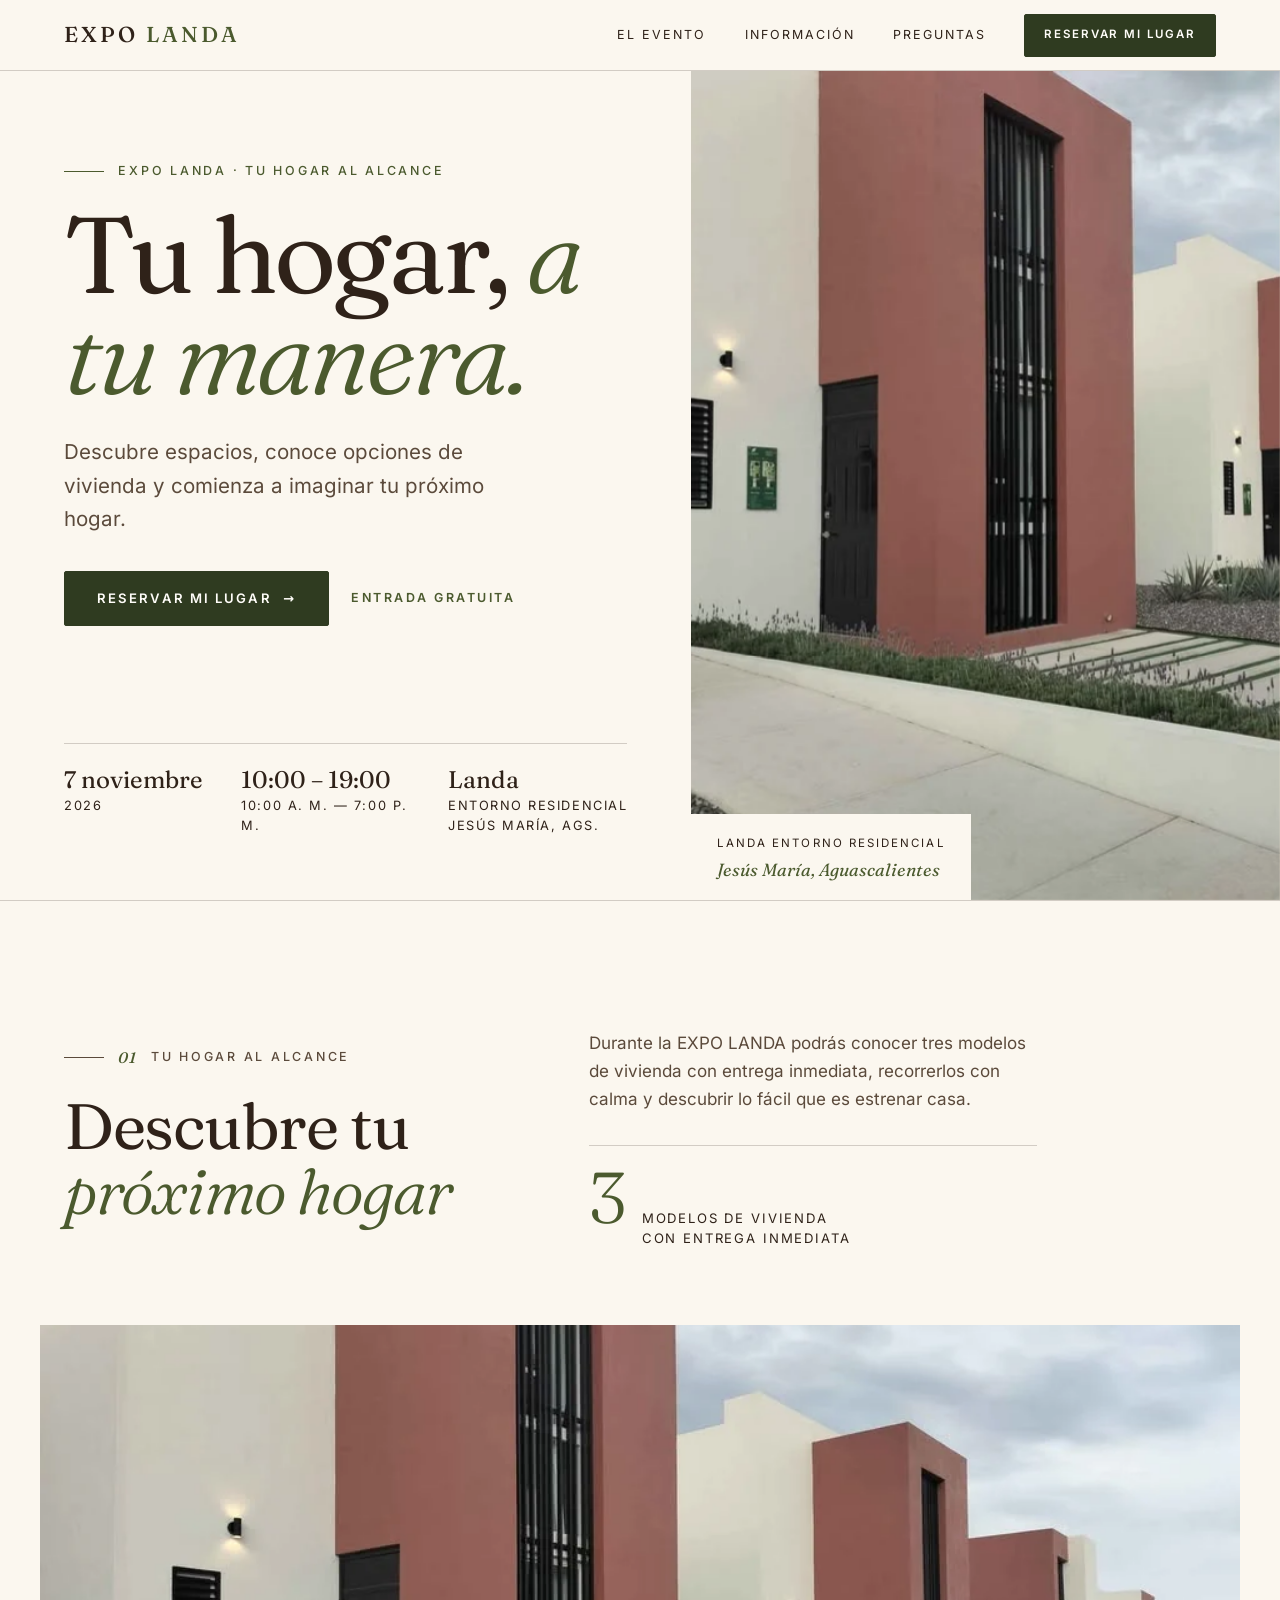
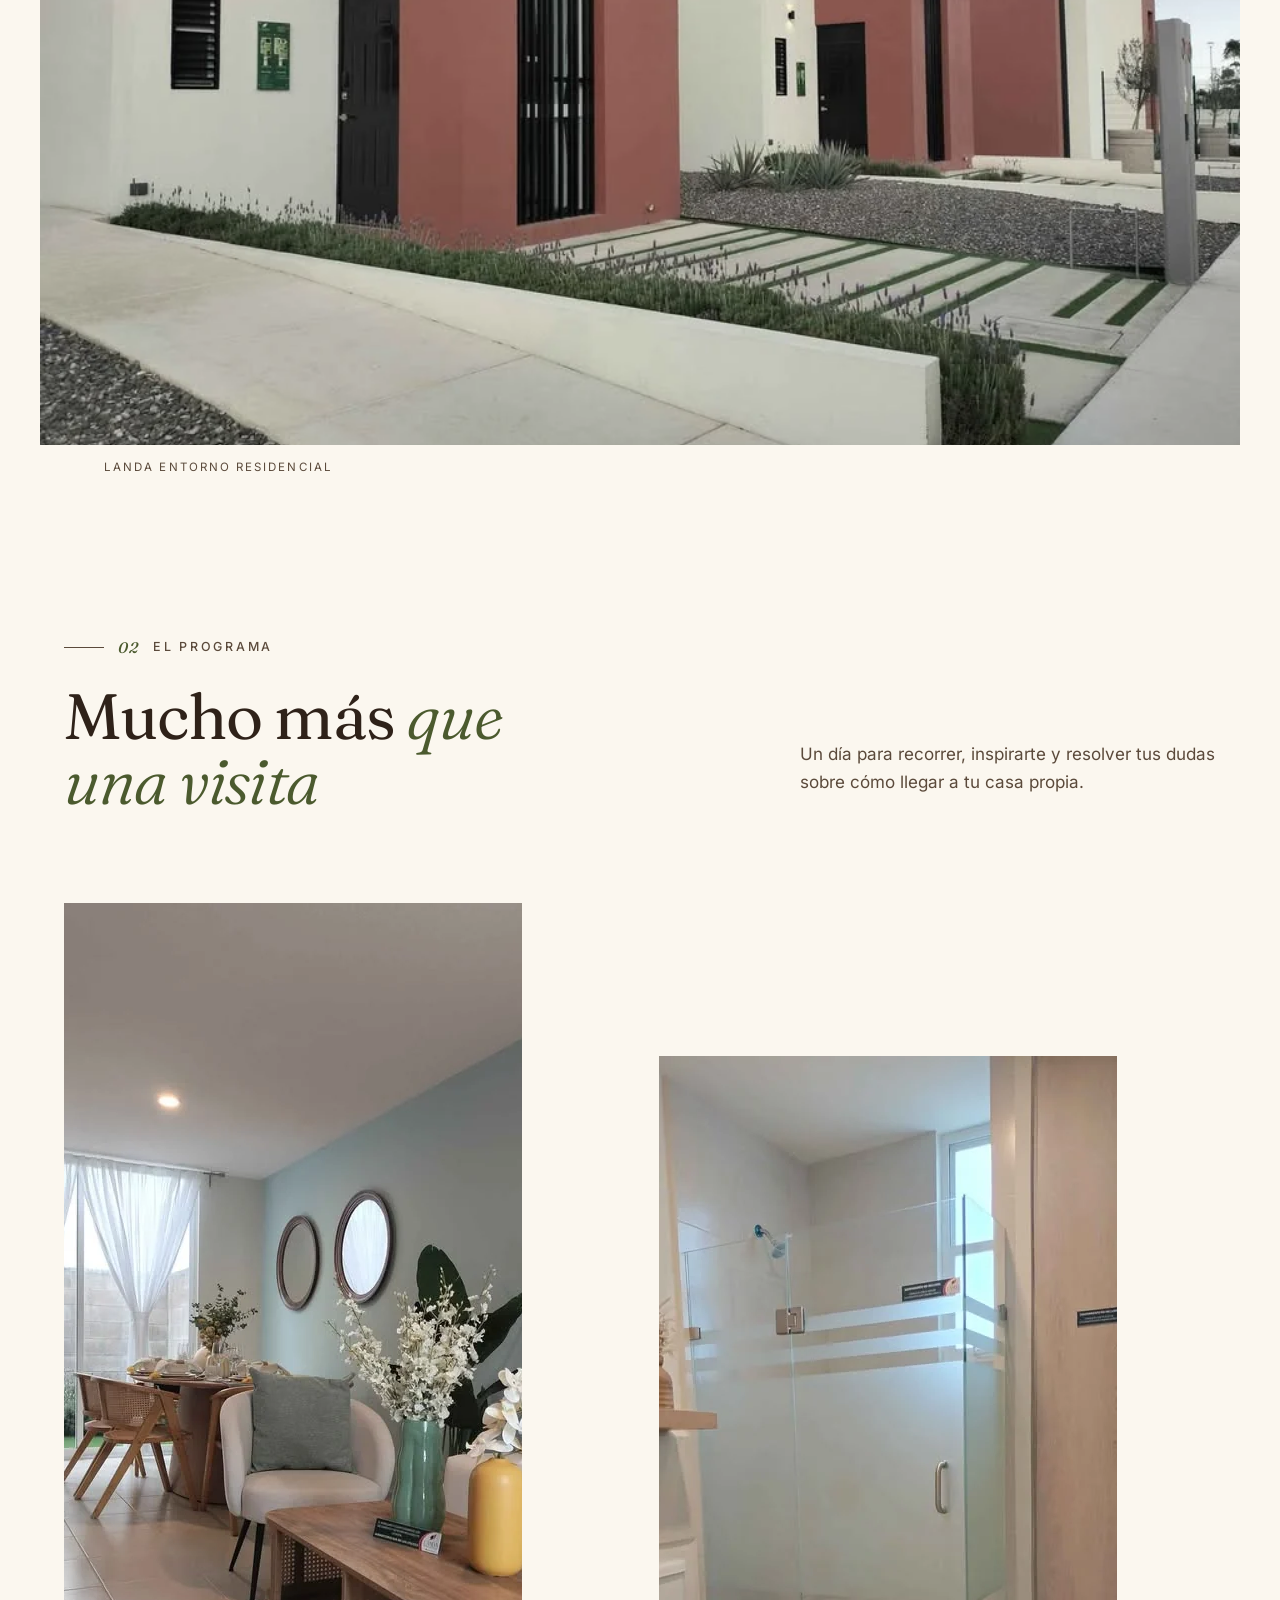
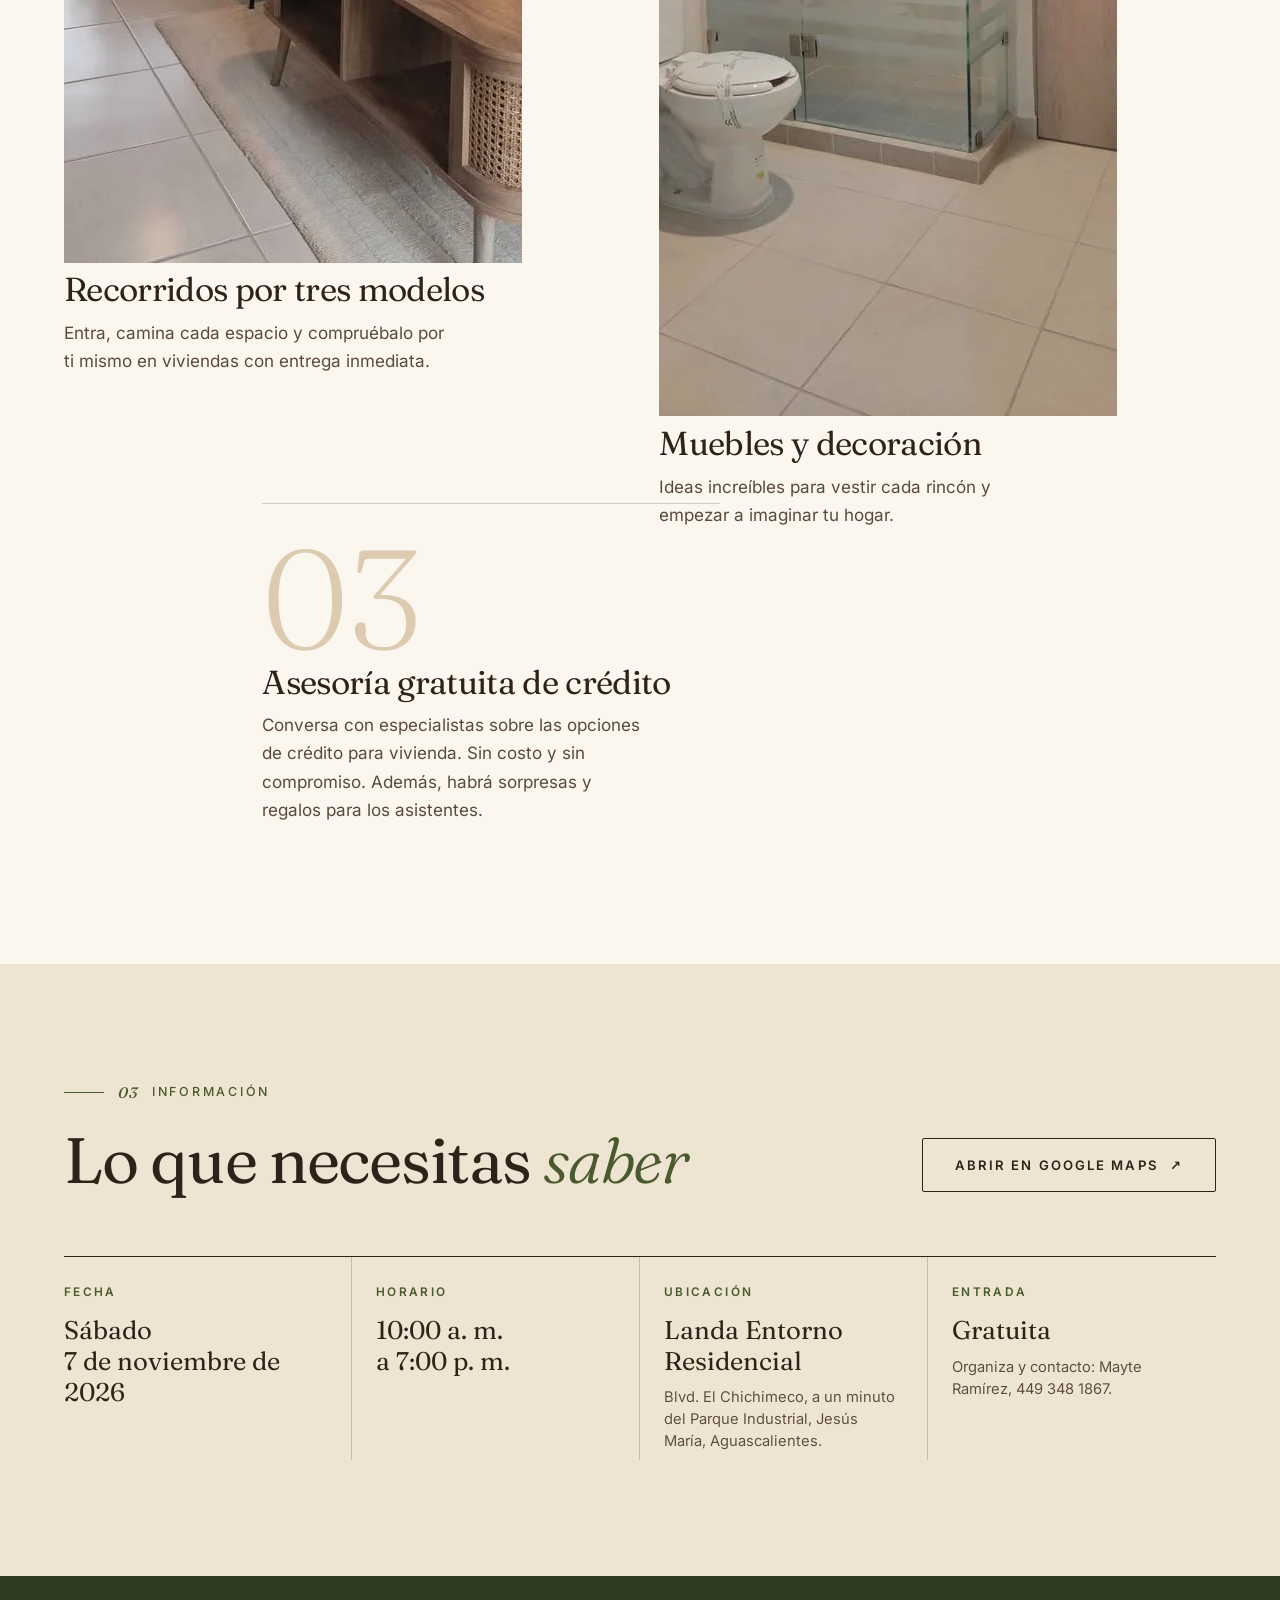
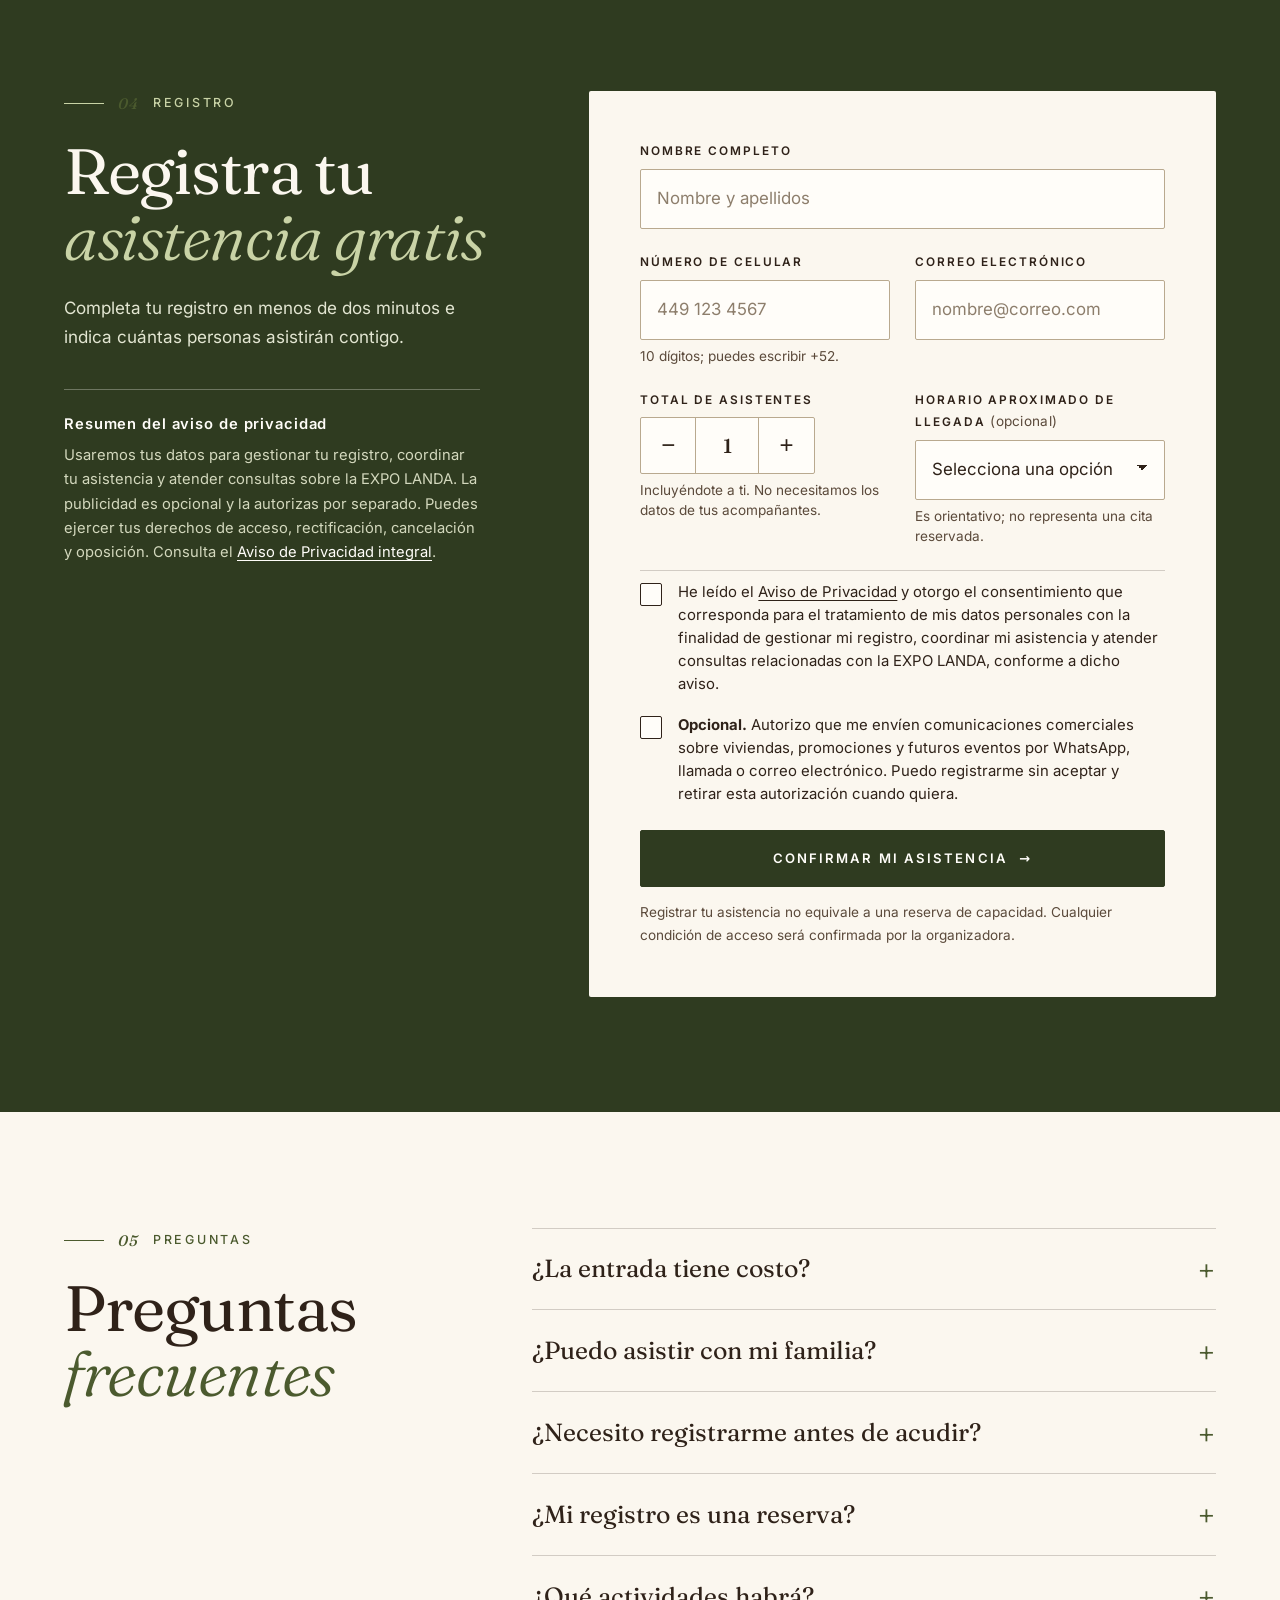
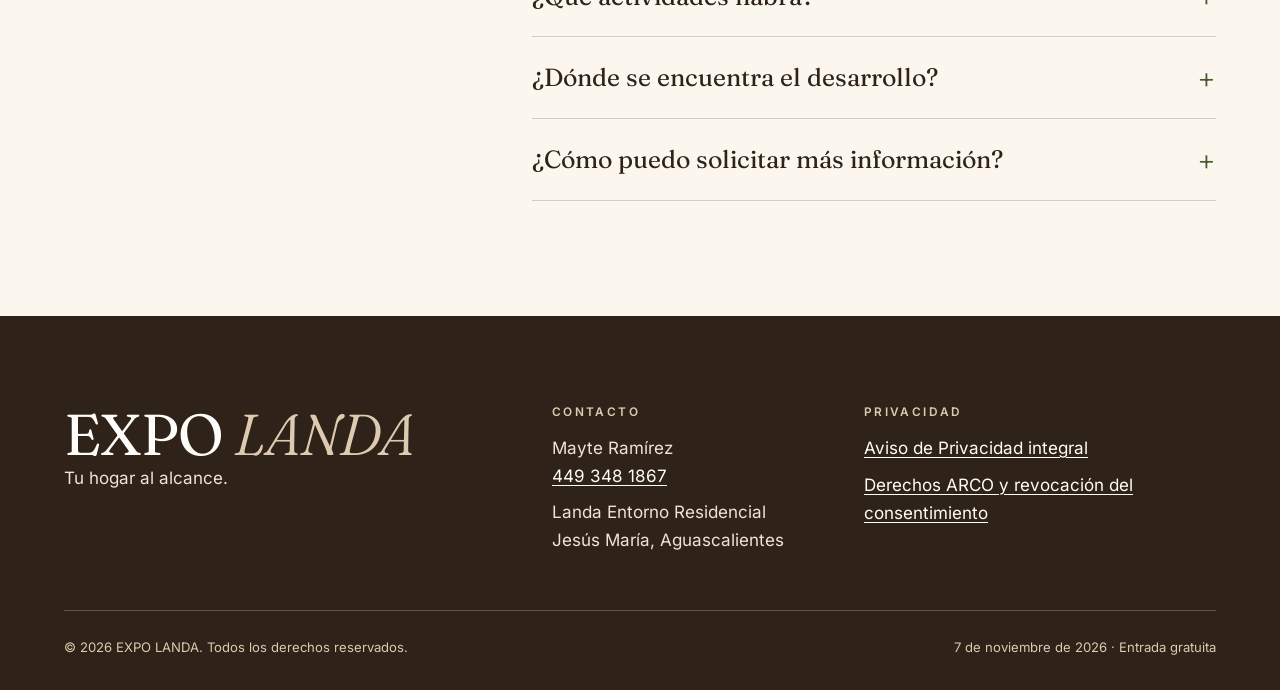
==== frontend/index.html @ 6e3b060d "feat: implementacion inicial completa de EXPO LANDA" ====
<!DOCTYPE html>
<html lang="es-MX">
<head>
  <meta charset="utf-8">
  <meta name="viewport" content="width=device-width, initial-scale=1">
  <title>EXPO LANDA · 7 de noviembre de 2026 · Registra tu asistencia gratis</title>
  <meta name="description" content="EXPO LANDA: recorre tres modelos de vivienda con entrega inmediata, descubre ideas de decoración y recibe asesoría gratuita sobre crédito. 7 de noviembre, Jesús María, Aguascalientes. Entrada gratuita.">
  <meta name="theme-color" content="#2f3b20">
  <meta name="landa-api-base" content="">
  <!-- Open Graph: reemplaza SITIO por el dominio público real antes de publicar (ver README, lista de pendientes) -->
  <meta property="og:type" content="website">
  <meta property="og:locale" content="es_MX">
  <meta property="og:title" content="EXPO LANDA · Tu hogar al alcance">
  <meta property="og:description" content="7 de noviembre de 2026, 10:00 a. m. a 7:00 p. m. · Landa Entorno Residencial, Jesús María, Ags. Entrada gratuita. Registra tu asistencia en menos de dos minutos.">
  <meta property="og:image" content="https://SITIO-PENDIENTE.example/assets/img/og-cover.jpg">
  <meta property="og:image:width" content="1200">
  <meta property="og:image:height" content="630">
  <meta property="og:image:alt" content="Fachadas de viviendas contemporáneas en Landa Entorno Residencial">
  <meta name="twitter:card" content="summary_large_image">
  <link rel="icon" href="assets/favicon.svg" type="image/svg+xml">
  <link rel="preload" href="assets/fonts/fraunces.woff2" as="font" type="font/woff2" crossorigin>
  <link rel="preload" href="assets/fonts/inter.woff2" as="font" type="font/woff2" crossorigin>
  <link rel="stylesheet" href="styles.css">
  <script src="js-flag.js"></script>
</head>
<body>
  <a class="skip" href="#registro">Ir al registro</a>
  <div class="notice-bar" id="unconfirmed" hidden>Fecha, horario y datos del evento sujetos a confirmación final de la organizadora.</div>

  <header class="site-header">
    <div class="wrap">
      <a class="brand" href="#inicio" aria-label="EXPO LANDA, inicio">EXPO <span>LANDA</span></a>
      <nav class="nav" aria-label="Principal">
        <a href="#hogar">El evento</a>
        <a href="#informacion">Información</a>
        <a href="#preguntas">Preguntas</a>
        <a class="btn btn--small" href="#registro">Reservar mi lugar</a>
      </nav>
    </div>
  </header>

  <main id="inicio">
    <!-- 1. Hero -->
    <section class="hero" aria-labelledby="hero-title">
      <div class="hero__text">
        <div>
          <p class="eyebrow">EXPO LANDA · Tu hogar al alcance</p>
          <h1 id="hero-title">Tu hogar, <em>a tu manera.</em></h1>
          <p class="hero__lead">Descubre espacios, conoce opciones de vivienda y comienza a imaginar tu próximo hogar.</p>
          <div class="hero__cta">
            <a class="btn" href="#registro">Reservar mi lugar <span class="arrow" aria-hidden="true">→</span></a>
            <span class="hero__free">Entrada gratuita</span>
          </div>
        </div>
        <div class="facts" aria-label="Datos del evento">
          <div><strong>7 noviembre</strong>2026</div>
          <div><strong>10:00 – 19:00</strong>10:00 a. m. — 7:00 p. m.</div>
          <div><strong>Landa</strong>Entorno Residencial<br>Jesús María, Ags.</div>
        </div>
      </div>
      <div class="hero__media">
        <img src="assets/img/landa-exterior.webp" width="960" height="720" alt="Fachadas contemporáneas de color terracota y blanco cálido con celosías de herrería negra y jardín de lavanda, en Landa Entorno Residencial" fetchpriority="high" decoding="async">
        <div class="hero__tag">Landa Entorno Residencial<em>Jesús María, Aguascalientes</em></div>
      </div>
    </section>

    <!-- 2. Descubre tu próximo hogar -->
    <section class="discover" id="hogar" aria-labelledby="discover-title">
      <div class="wrap discover__grid">
        <div class="reveal">
          <p class="eyebrow"><span class="num">01</span> Tu hogar al alcance</p>
          <h2 id="discover-title">Descubre tu <em>próximo hogar</em></h2>
        </div>
        <div class="reveal" data-d="1">
          <p>Durante la EXPO LANDA podrás conocer tres modelos de vivienda con entrega inmediata, recorrerlos con calma y descubrir lo fácil que es estrenar casa.</p>
          <div class="discover__stat"><b>3</b><span>modelos de vivienda<br>con entrega inmediata</span></div>
        </div>
      </div>
      <figure class="wide-photo reveal">
        <img src="assets/img/landa-exterior.webp" width="960" height="720" alt="Hilera de viviendas con fachadas en tonos terracota y blanco, jardines de grava y senderos de concreto" loading="lazy" decoding="async">
        <figcaption>Landa Entorno Residencial</figcaption>
      </figure>
    </section>

    <!-- 3. Mucho más que una visita -->
    <section class="more" aria-labelledby="more-title">
      <div class="wrap">
        <div class="more__head">
          <div class="reveal">
            <p class="eyebrow"><span class="num">02</span> El programa</p>
            <h2 id="more-title">Mucho más <em>que una visita</em></h2>
          </div>
          <p class="reveal" data-d="1">Un día para recorrer, inspirarte y resolver tus dudas sobre cómo llegar a tu casa propia.</p>
        </div>
        <div class="more__grid">
          <article class="more__item more__a reveal">
            <figure class="fig">
              <img src="assets/img/landa-sala.webp" width="720" height="960" alt="Sala y comedor de una vivienda muestra, con muros en tono verde grisáceo, mesa de centro de madera y ventanal con cortinas blancas" loading="lazy" decoding="async">
            </figure>
            <h3>Recorridos por tres modelos</h3>
            <p>Entra, camina cada espacio y compruébalo por ti mismo en viviendas con entrega inmediata.</p>
          </article>
          <article class="more__item more__b reveal" data-d="1">
            <figure class="fig">
              <img src="assets/img/landa-bano.webp" width="720" height="960" alt="Baño de una vivienda muestra con regadera de cristal, repisa de madera y una ilustración enmarcada" loading="lazy" decoding="async">
            </figure>
            <h3>Muebles y decoración</h3>
            <p>Ideas increíbles para vestir cada rincón y empezar a imaginar tu hogar.</p>
          </article>
          <article class="more__item more__c reveal">
            <span class="big" aria-hidden="true">03</span>
            <h3>Asesoría gratuita de crédito</h3>
            <p>Conversa con especialistas sobre las opciones de crédito para vivienda. Sin costo y sin compromiso. Además, habrá sorpresas y regalos para los asistentes.</p>
          </article>
        </div>
      </div>
    </section>

    <!-- 4. Información del evento -->
    <section class="info" id="informacion" aria-labelledby="info-title">
      <div class="wrap">
        <div class="info__head reveal">
          <div>
            <p class="eyebrow"><span class="num">03</span> Información</p>
            <h2 id="info-title">Lo que necesitas <em>saber</em></h2>
          </div>
          <a class="btn btn--ghost" id="maps-link" href="https://www.google.com/maps/search/?api=1&amp;query=Landa+Entorno+Residencial%2C+Blvd.+El+Chichimeco%2C+Jes%C3%BAs+Mar%C3%ADa%2C+Aguascalientes" target="_blank" rel="noopener noreferrer">Abrir en Google Maps <span class="arrow" aria-hidden="true">↗</span></a>
        </div>
        <dl class="info__list reveal">
          <div><dt>Fecha</dt><dd>Sábado<br>7 de noviembre de 2026</dd></div>
          <div><dt>Horario</dt><dd>10:00 a. m.<br>a 7:00 p. m.</dd></div>
          <div><dt>Ubicación</dt><dd>Landa Entorno Residencial<small>Blvd. El Chichimeco, a un minuto del Parque Industrial, Jesús María, Aguascalientes.</small></dd></div>
          <div><dt>Entrada</dt><dd>Gratuita<small>Organiza y contacto: Mayte Ramírez, 449 348 1867.</small></dd></div>
        </dl>
      </div>
    </section>

    <!-- 5. Registro -->
    <section class="register" id="registro" aria-labelledby="reg-title">
      <div class="wrap register__grid">
        <div class="register__intro reveal">
          <p class="eyebrow"><span class="num">04</span> Registro</p>
          <h2 id="reg-title">Registra tu <em>asistencia gratis</em></h2>
          <p>Completa tu registro en menos de dos minutos e indica cuántas personas asistirán contigo.</p>
          <div class="privacy-sum">
            <strong>Resumen del aviso de privacidad</strong>
            Usaremos tus datos para gestionar tu registro, coordinar tu asistencia y atender consultas sobre la EXPO LANDA. La publicidad es opcional y la autorizas por separado. Puedes ejercer tus derechos de acceso, rectificación, cancelación y oposición. Consulta el <a href="aviso-privacidad.html" target="_blank" rel="noopener">Aviso de Privacidad integral</a>.
          </div>
        </div>

        <div class="panel reveal" data-d="1" id="panel">
          <form id="reg-form" novalidate autocomplete="on" aria-describedby="form-status">
            <div class="form-grid">
              <div class="field field--full" data-field="full_name">
                <label for="full_name">Nombre completo</label>
                <input type="text" id="full_name" name="full_name" autocomplete="name" placeholder="Nombre y apellidos" maxlength="120" required aria-describedby="err-full_name">
                <span class="error-msg" id="err-full_name" aria-live="polite"></span>
              </div>
              <div class="field" data-field="phone">
                <label for="phone">Número de celular</label>
                <input type="tel" id="phone" name="phone" autocomplete="tel" inputmode="tel" placeholder="449 123 4567" maxlength="25" required aria-describedby="hint-phone err-phone">
                <span class="hint" id="hint-phone">10 dígitos; puedes escribir +52.</span>
                <span class="error-msg" id="err-phone" aria-live="polite"></span>
              </div>
              <div class="field" data-field="email">
                <label for="email">Correo electrónico</label>
                <input type="email" id="email" name="email" autocomplete="email" inputmode="email" placeholder="nombre@correo.com" maxlength="254" required aria-describedby="err-email">
                <span class="error-msg" id="err-email" aria-live="polite"></span>
              </div>
              <div class="field" data-field="attendees">
                <span class="label" id="lbl-att">Total de asistentes</span>
                <div class="stepper" role="group" aria-labelledby="lbl-att">
                  <button type="button" id="att-minus" aria-label="Quitar una persona" aria-controls="attendees">−</button>
                  <input type="number" id="attendees" name="attendees" min="1" max="10" step="1" value="1" inputmode="numeric" aria-describedby="hint-att err-attendees" required>
                  <button type="button" id="att-plus" aria-label="Agregar una persona" aria-controls="attendees">+</button>
                </div>
                <span class="hint" id="hint-att">Incluyéndote a ti. No necesitamos los datos de tus acompañantes.</span>
                <span class="error-msg" id="err-attendees" aria-live="polite"></span>
              </div>
              <div class="field" data-field="arrival_window">
                <label for="arrival_window">Horario aproximado de llegada <span class="opt">(opcional)</span></label>
                <select id="arrival_window" name="arrival_window" aria-describedby="hint-arrival">
                  <option value="">Selecciona una opción</option>
                  <option value="10-12">10:00 a. m. – 12:00 p. m.</option>
                  <option value="12-15">12:00 p. m. – 3:00 p. m.</option>
                  <option value="15-17">3:00 p. m. – 5:00 p. m.</option>
                  <option value="17-19">5:00 p. m. – 7:00 p. m.</option>
                  <option value="unknown">Aún no lo sé</option>
                </select>
                <span class="hint" id="hint-arrival">Es orientativo; no representa una cita reservada.</span>
              </div>

              <!-- Honeypot: invisible para personas; los bots suelen llenarlo -->
              <div class="honey" aria-hidden="true"><label>No llenes este campo<input type="text" id="website" name="website" tabindex="-1" autocomplete="off"></label></div>

              <div class="field--full consents">
                <label class="check" id="chk-privacy" data-field="privacy_accepted">
                  <input type="checkbox" id="privacy_accepted" name="privacy_accepted" required aria-describedby="err-privacy_accepted">
                  <span>He leído el <a href="aviso-privacidad.html" target="_blank" rel="noopener">Aviso de Privacidad</a> y otorgo el consentimiento que corresponda para el tratamiento de mis datos personales con la finalidad de gestionar mi registro, coordinar mi asistencia y atender consultas relacionadas con la EXPO LANDA, conforme a dicho aviso.</span>
                </label>
                <span class="error-msg" id="err-privacy_accepted" aria-live="polite"></span>
                <label class="check">
                  <input type="checkbox" id="marketing_opt_in" name="marketing_opt_in">
                  <span><strong>Opcional.</strong> Autorizo que me envíen comunicaciones comerciales sobre viviendas, promociones y futuros eventos por WhatsApp, llamada o correo electrónico. Puedo registrarme sin aceptar y retirar esta autorización cuando quiera.</span>
                </label>
              </div>

              <div class="field--full captcha-box" id="captcha-box" hidden></div>

              <div class="field--full form-actions">
                <div class="form-status" id="form-status" role="alert" aria-live="assertive"></div>
                <button class="btn" type="submit" id="submit-btn"><span id="submit-label">Confirmar mi asistencia</span> <span class="arrow" aria-hidden="true">→</span></button>
                <p class="form-note">Registrar tu asistencia no equivale a una reserva de capacidad. Cualquier condición de acceso será confirmada por la organizadora.</p>
              </div>
            </div>
          </form>

          <!-- Confirmación (solo se muestra cuando el servidor confirma el guardado) -->
          <div class="confirm" id="confirm" hidden tabindex="-1" aria-labelledby="confirm-title">
            <p class="eyebrow">Registro recibido</p>
            <h2 id="confirm-title">¡Tu lugar para la EXPO LANDA está <em>registrado!</em></h2>
            <div class="confirm__folio">
              <div><small>Tu folio</small><output id="c-folio" aria-live="polite"></output></div>
              <button type="button" class="btn btn--ghost btn--small" id="copy-folio">Copiar folio</button>
            </div>
            <dl class="confirm__dl">
              <div><dt>Fecha</dt><dd>Sábado 7 de noviembre de 2026</dd></div>
              <div><dt>Horario</dt><dd>10:00 a. m. a 7:00 p. m.</dd></div>
              <div><dt>Ubicación</dt><dd>Landa Entorno Residencial, Blvd. El Chichimeco, a un minuto del Parque Industrial, Jesús María, Aguascalientes</dd></div>
              <div><dt>Asistentes</dt><dd id="c-attendees"></dd></div>
              <div><dt>A nombre de</dt><dd id="c-name"></dd></div>
              <div><dt>Contacto</dt><dd id="c-contact"></dd></div>
            </dl>
            <div class="confirm__actions">
              <button type="button" class="btn btn--small" id="add-calendar">Agregar al calendario</button>
              <a class="btn btn--small btn--ghost" id="c-maps" href="#" target="_blank" rel="noopener noreferrer">Cómo llegar</a>
              <a class="btn btn--small btn--ghost" id="c-wa" href="#" target="_blank" rel="noopener noreferrer">WhatsApp con Mayte</a>
            </div>
            <p class="confirm__caveat">Guarda tu folio. Tu registro indica que planeas asistir y cuántas personas serán; no es una reserva de capacidad ni una cita. Estos datos solo se muestran en esta pantalla y no se publican.</p>
            <button type="button" class="btn btn--ghost btn--small" id="new-registration">Registrar a otra persona</button>
          </div>
        </div>
      </div>
    </section>

    <!-- 6. Preguntas frecuentes -->
    <section class="faq" id="preguntas" aria-labelledby="faq-title">
      <div class="wrap faq__grid">
        <div class="reveal">
          <p class="eyebrow"><span class="num">05</span> Preguntas</p>
          <h2 id="faq-title">Preguntas <em>frecuentes</em></h2>
        </div>
        <div class="reveal" data-d="1">
          <details><summary>¿La entrada tiene costo?</summary><div class="ans"><p>No. La entrada a la EXPO LANDA es gratuita.</p></div></details>
          <details><summary>¿Puedo asistir con mi familia?</summary><div class="ans"><p>Sí. Al registrarte indica cuántas personas asistirán contigo, incluyéndote a ti. No necesitamos los datos de tus acompañantes.</p></div></details>
          <details><summary>¿Necesito registrarme antes de acudir?</summary><div class="ans"><p>Te recomendamos registrarte para facilitar la organización del evento. Si tienes dudas sobre el acceso sin registro previo, comunícate con Mayte Ramírez al 449 348 1867: esa condición debe ser confirmada por la organizadora.</p></div></details>
          <details><summary>¿Mi registro es una reserva?</summary><div class="ans"><p>Tu registro nos indica que planeas asistir y cuántas personas serán. No es una cita ni una reserva de capacidad. Si la organizadora define condiciones adicionales de acceso, te las comunicará.</p></div></details>
          <details><summary>¿Qué actividades habrá?</summary><div class="ans"><ul><li>Recorridos por tres modelos de vivienda con entrega inmediata.</li><li>Ideas de muebles y decoración.</li><li>Asesoría gratuita sobre opciones de crédito para vivienda.</li><li>Sorpresas y regalos para los asistentes.</li></ul></div></details>
          <details><summary>¿Dónde se encuentra el desarrollo?</summary><div class="ans"><p>Landa Entorno Residencial, Blvd. El Chichimeco, a un minuto del Parque Industrial, Jesús María, Aguascalientes. <a href="https://www.google.com/maps/search/?api=1&amp;query=Landa+Entorno+Residencial%2C+Blvd.+El+Chichimeco%2C+Jes%C3%BAs+Mar%C3%ADa%2C+Aguascalientes" target="_blank" rel="noopener noreferrer">Abrir en Google Maps</a>.</p></div></details>
          <details><summary>¿Cómo puedo solicitar más información?</summary><div class="ans"><p>Escríbele o llama a Mayte Ramírez al <a href="tel:+524493481867">449 348 1867</a>, o <a href="https://wa.me/524493481867?text=Hola%2C%20quisiera%20m%C3%A1s%20informaci%C3%B3n%20sobre%20la%20EXPO%20LANDA." target="_blank" rel="noopener noreferrer">envía un mensaje por WhatsApp</a>.</p></div></details>
        </div>
      </div>
    </section>
  </main>

  <!-- 7. Contacto y pie -->
  <footer class="footer" id="contacto">
    <div class="wrap">
      <div class="footer__top">
        <div><h2>EXPO <em>LANDA</em></h2><p>Tu hogar al alcance.</p></div>
        <div>
          <h3>Contacto</h3>
          <p>Mayte Ramírez<br><a href="tel:+524493481867">449 348 1867</a></p>
          <p>Landa Entorno Residencial<br>Jesús María, Aguascalientes</p>
        </div>
        <div>
          <h3>Privacidad</h3>
          <ul>
            <li><a href="aviso-privacidad.html">Aviso de Privacidad integral</a></li>
            <li><a href="derechos.html">Derechos ARCO y revocación del consentimiento</a></li>
          </ul>
        </div>
      </div>
      <div class="footer__bottom"><span>© 2026 EXPO LANDA. Todos los derechos reservados.</span><span>7 de noviembre de 2026 · Entrada gratuita</span></div>
    </div>
  </footer>

  <script src="app.js" defer></script>
</body>
</html>
---- frontend/styles.css ----
/* EXPO LANDA — estilos públicos. Sin dependencias externas: fuentes autoalojadas (SIL OFL). */
@font-face { font-family: "Fraunces"; src: url("assets/fonts/fraunces.woff2") format("woff2"); font-weight: 100 900; font-style: normal; font-display: swap; }
@font-face { font-family: "Fraunces"; src: url("assets/fonts/fraunces-italic.woff2") format("woff2"); font-weight: 100 900; font-style: italic; font-display: swap; }
@font-face { font-family: "Inter"; src: url("assets/fonts/inter.woff2") format("woff2"); font-weight: 100 900; font-style: normal; font-display: swap; }

:root {
  --ivory: #fbf7ef;
  --white: #fffdf9;
  --sand: #eee4d2;
  --beige: #dccbb0;
  --brown: #2f2219;
  --brown-soft: #5b4a3b;
  --olive: #4b5a2e;
  --olive-deep: #2f3b20;
  --line: rgba(47, 34, 25, 0.2);
  --error: #9b2c1f;
  --serif: "Fraunces", "Iowan Old Style", "Palatino Linotype", Georgia, serif;
  --sans: "Inter", system-ui, -apple-system, "Segoe UI", Roboto, sans-serif;
  --gutter: clamp(1.25rem, 5vw, 4.5rem);
  --maxw: 1320px;
}

*, *::before, *::after { box-sizing: border-box; }
html { scroll-behavior: smooth; -webkit-text-size-adjust: 100%; }
body { margin: 0; background: var(--ivory); color: var(--brown); font-family: var(--sans); font-size: 1.0625rem; line-height: 1.65; -webkit-font-smoothing: antialiased; text-rendering: optimizeLegibility; }
img { display: block; max-width: 100%; }
a { color: inherit; text-underline-offset: 0.2em; text-decoration-thickness: 1px; }
[hidden] { display: none !important; }
h1, h2, h3 { font-family: var(--serif); font-weight: 380; line-height: 1.02; letter-spacing: -0.02em; margin: 0; }
h2 { font-size: clamp(2.3rem, 5vw, 4.2rem); }
h2 em, h1 em { font-style: italic; font-weight: 320; color: var(--olive); }
p { margin: 0 0 1em; }
:focus-visible { outline: 2px solid var(--olive); outline-offset: 3px; border-radius: 2px; }
.skip { position: absolute; left: -999px; top: 0; background: var(--brown); color: var(--white); padding: 0.75rem 1rem; z-index: 100; }
.skip:focus { left: 0; }
.wrap { width: 100%; max-width: var(--maxw); margin: 0 auto; padding-inline: var(--gutter); }
.eyebrow { font-size: 0.78rem; letter-spacing: 0.22em; text-transform: uppercase; font-weight: 500; color: var(--olive); display: flex; align-items: center; gap: 0.9rem; margin-bottom: 1.4rem; }
.eyebrow::before { content: ""; width: 2.5rem; height: 1px; background: currentColor; }
.num { font-family: var(--serif); font-style: italic; color: var(--olive); font-size: 0.95rem; letter-spacing: 0.04em; }

/* ---------- Botones ---------- */
.btn { display: inline-flex; align-items: center; justify-content: center; gap: 0.7rem; font: 600 0.82rem/1 var(--sans); letter-spacing: 0.16em; text-transform: uppercase; text-decoration: none; padding: 1.15rem 2rem; min-height: 3.4rem; border: 1px solid var(--olive-deep); background: var(--olive-deep); color: var(--white); cursor: pointer; border-radius: 2px; transition: background 0.3s, color 0.3s, transform 0.3s; }
.btn:hover { background: var(--brown); border-color: var(--brown); }
.btn:active { transform: translateY(1px); }
.btn--ghost { background: transparent; color: var(--brown); border-color: var(--brown); }
.btn--ghost:hover { background: var(--brown); color: var(--white); }
.btn--small { padding: 0.8rem 1.2rem; min-height: 2.7rem; font-size: 0.72rem; }
.btn[disabled] { opacity: 0.6; cursor: progress; }
.btn .arrow { transition: transform 0.3s; }
.btn:hover .arrow { transform: translateX(4px); }

/* ---------- Aviso de datos sin confirmar ---------- */
.notice-bar { background: var(--brown); color: var(--sand); font-size: 0.82rem; text-align: center; padding: 0.55rem var(--gutter); line-height: 1.4; }

/* ---------- Cabecera ---------- */
.site-header { position: sticky; top: 0; z-index: 50; background: rgba(251, 247, 239, 0.92); backdrop-filter: blur(10px); -webkit-backdrop-filter: blur(10px); border-bottom: 1px solid var(--line); }
.site-header .wrap { display: flex; align-items: center; justify-content: space-between; min-height: 4.4rem; gap: 1rem; }
.brand { font-family: var(--serif); font-size: 1.35rem; letter-spacing: 0.14em; text-decoration: none; font-weight: 500; }
.brand span { color: var(--olive); }
.nav { display: flex; align-items: center; gap: clamp(1rem, 3vw, 2.4rem); }
.nav a:not(.btn) { font-size: 0.78rem; letter-spacing: 0.16em; text-transform: uppercase; text-decoration: none; padding: 0.5rem 0; background: linear-gradient(currentColor, currentColor) 0 100% / 0 1px no-repeat; transition: background-size 0.3s; }
.nav a:not(.btn):hover { background-size: 100% 1px; }
@media (max-width: 760px) { .nav a:not(.btn) { display: none; } }

/* ---------- Hero ---------- */
.hero { display: grid; grid-template-columns: minmax(0, 1.08fr) minmax(0, 0.92fr); min-height: calc(100svh - 4.4rem); border-bottom: 1px solid var(--line); }
.hero__text { padding: clamp(2.5rem, 7vw, 6rem) var(--gutter) clamp(2rem, 5vw, 4rem); display: flex; flex-direction: column; justify-content: space-between; gap: 2.5rem; max-width: 52rem; margin-left: auto; width: 100%; }
.hero h1 { font-size: clamp(3.5rem, 8.4vw, 8rem); line-height: 0.94; letter-spacing: -0.035em; margin-bottom: 1.8rem; }
.hero__lead { font-size: clamp(1.1rem, 1.6vw, 1.3rem); max-width: 30rem; color: var(--brown-soft); margin-bottom: 2.2rem; }
.hero__cta { display: flex; flex-wrap: wrap; align-items: center; gap: 1.4rem; }
.hero__free { font-size: 0.78rem; letter-spacing: 0.2em; text-transform: uppercase; font-weight: 600; color: var(--olive); }
.facts { display: grid; grid-template-columns: repeat(3, auto); gap: 0 clamp(1rem, 3vw, 2.5rem); border-top: 1px solid var(--line); padding-top: 1.4rem; font-size: 0.8rem; letter-spacing: 0.12em; text-transform: uppercase; line-height: 1.55; justify-content: start; }
.facts strong { display: block; font-family: var(--serif); font-weight: 400; font-size: 1.5rem; letter-spacing: 0; text-transform: none; line-height: 1.1; margin-bottom: 0.2rem; }
.hero__media { position: relative; overflow: hidden; background: var(--sand); }
.hero__media img { width: 100%; height: 100%; object-fit: cover; object-position: 28% 50%; }
.hero__tag { position: absolute; left: 0; bottom: 0; background: var(--ivory); padding: 1.2rem 1.6rem 1rem 1.6rem; font-size: 0.72rem; letter-spacing: 0.18em; text-transform: uppercase; }
.hero__tag em { font-family: var(--serif); font-size: 1.1rem; letter-spacing: 0; text-transform: none; color: var(--olive); display: block; margin-top: 0.15rem; }
@media (max-width: 900px) {
  .hero { grid-template-columns: 1fr; min-height: 0; }
  .hero__text { max-width: none; gap: 2rem; }
  .hero__media { aspect-ratio: 4 / 4.2; }
  .facts { grid-template-columns: 1fr 1fr; gap: 1.2rem; }
  .facts div:last-child { grid-column: 1 / -1; }
}

/* ---------- Sección 2: descubre ---------- */
.discover { padding: clamp(4rem, 10vw, 9rem) 0 0; }
.discover__grid { display: grid; grid-template-columns: 5fr 7fr; gap: clamp(2rem, 6vw, 6rem); align-items: end; }
.discover h2 { margin-bottom: 1.6rem; }
.discover p { max-width: 28rem; color: var(--brown-soft); }
.wide-photo { margin-top: clamp(2.5rem, 6vw, 5rem); position: relative; }
.wide-photo img { width: 100%; aspect-ratio: 21 / 8; object-fit: cover; object-position: 78% 62%; }
.wide-photo figcaption, .fig figcaption { font-size: 0.72rem; letter-spacing: 0.18em; text-transform: uppercase; color: var(--brown-soft); padding: 0.8rem var(--gutter) 0; }
.discover__stat { display: flex; align-items: baseline; gap: 1rem; border-top: 1px solid var(--line); padding-top: 1.2rem; margin-top: 2rem; max-width: 28rem; }
.discover__stat b { font-family: var(--serif); font-weight: 300; font-size: 4.5rem; line-height: 0.9; color: var(--olive); }
.discover__stat span { font-size: 0.82rem; letter-spacing: 0.14em; text-transform: uppercase; line-height: 1.5; }
@media (max-width: 800px) { .discover__grid { grid-template-columns: 1fr; } .wide-photo img { aspect-ratio: 4 / 3; object-position: 85% 60%; } }

/* ---------- Sección 3: más que una visita ---------- */
.more { padding: clamp(5rem, 11vw, 10rem) 0; }
.more__head { display: grid; grid-template-columns: 1fr 1fr; gap: 3rem; margin-bottom: clamp(3rem, 7vw, 6rem); align-items: end; }
.more__head p { color: var(--brown-soft); max-width: 26rem; justify-self: end; }
.more__grid { display: grid; grid-template-columns: repeat(12, 1fr); gap: clamp(1.5rem, 3vw, 3rem); align-items: start; }
.more__item h3 { font-size: clamp(1.7rem, 2.6vw, 2.4rem); margin: 0.6rem 0 0.8rem; }
.more__item p { color: var(--brown-soft); max-width: 24rem; margin: 0; }
.fig { margin: 0; }
.fig img { width: 100%; object-fit: cover; }
.more__a { grid-column: 1 / span 5; }
.more__a img { aspect-ratio: 4 / 5; object-position: 50% 50%; }
.more__b { grid-column: 7 / span 5; margin-top: clamp(4rem, 12vw, 11rem); }
.more__b img { aspect-ratio: 1 / 1; object-position: 62% 78%; }
.more__c { grid-column: 3 / span 5; margin-top: clamp(-4rem, -5vw, -1rem); padding-top: 2.4rem; border-top: 1px solid var(--line); }
.more__c .big { font-family: var(--serif); font-size: clamp(5rem, 11vw, 9rem); line-height: 0.8; font-weight: 250; color: var(--beige); display: block; }
.more__fig-cap { font-size: 0.72rem; letter-spacing: 0.18em; text-transform: uppercase; color: var(--brown-soft); padding-top: 0.7rem; display: block; }
@media (max-width: 800px) {
  .more__head { grid-template-columns: 1fr; gap: 1.5rem; } .more__head p { justify-self: start; }
  .more__a, .more__b, .more__c { grid-column: 1 / -1; margin-top: 0; }
  .more__b { margin-top: 1.5rem; } .more__b img { aspect-ratio: 4 / 4.4; }
  .more__c { margin-top: 1.5rem; }
}

/* ---------- Sección 4: información ---------- */
.info { background: var(--sand); padding: clamp(4rem, 9vw, 8rem) 0; }
.info__head { display: flex; justify-content: space-between; align-items: end; gap: 2rem; flex-wrap: wrap; margin-bottom: clamp(2.5rem, 5vw, 4rem); }
.info__list { display: grid; grid-template-columns: repeat(4, 1fr); border-top: 1px solid var(--brown); margin: 0; }
.info__list > div { padding: 1.6rem 1.5rem 0.5rem 0; border-right: 1px solid var(--line); padding-left: 1.5rem; }
.info__list > div:first-child { padding-left: 0; }
.info__list > div:last-child { border-right: 0; }
.info dt { font-size: 0.74rem; letter-spacing: 0.2em; text-transform: uppercase; color: var(--olive); font-weight: 600; margin-bottom: 0.8rem; }
.info dd { margin: 0; font-family: var(--serif); font-size: clamp(1.35rem, 2vw, 1.8rem); line-height: 1.2; font-weight: 380; }
.info dd small { display: block; font-family: var(--sans); font-size: 0.92rem; margin-top: 0.6rem; color: var(--brown-soft); line-height: 1.5; }
@media (max-width: 900px) {
  .info__list { grid-template-columns: 1fr 1fr; }
  .info__list > div { border-right: 0; padding-left: 0; padding-bottom: 1.6rem; border-bottom: 1px solid var(--line); }
}
@media (max-width: 520px) { .info__list { grid-template-columns: 1fr; } }

/* ---------- Sección 5: registro ---------- */
.register { background: var(--olive-deep); color: var(--ivory); padding: clamp(4rem, 9vw, 8rem) 0; position: relative; }
.register .eyebrow { color: #c9d3a6; }
.register h2 em { color: #c9d3a6; }
.register__grid { display: grid; grid-template-columns: 5fr 7fr; gap: clamp(2rem, 6vw, 6rem); align-items: start; }
.register__intro p { color: #e3e6d2; max-width: 26rem; }
.register__intro h2 { margin-bottom: 1.6rem; }
.privacy-sum { margin-top: 2.4rem; padding-top: 1.4rem; border-top: 1px solid rgba(255, 253, 249, 0.3); font-size: 0.92rem; color: #d3d8bd; max-width: 26rem; }
.privacy-sum strong { color: var(--white); font-weight: 600; display: block; margin-bottom: 0.4rem; letter-spacing: 0.06em; }
.privacy-sum a { color: var(--white); }
.panel { background: var(--ivory); color: var(--brown); padding: clamp(1.5rem, 4vw, 3.2rem); border-radius: 2px; }
.form-grid { display: grid; grid-template-columns: 1fr 1fr; gap: 1.5rem 1.6rem; }
.field { display: flex; flex-direction: column; gap: 0.45rem; min-width: 0; }
.field--full { grid-column: 1 / -1; }
.field label, .field .label { font-size: 0.74rem; letter-spacing: 0.16em; text-transform: uppercase; font-weight: 600; color: var(--brown); }
.field .opt { font-weight: 400; color: var(--brown-soft); text-transform: none; letter-spacing: 0.02em; font-size: 0.85rem; }
.field input[type="text"], .field input[type="tel"], .field input[type="email"], .field select {
  font: inherit; font-size: 1.05rem; color: var(--brown); background: var(--white); border: 1px solid #b9a98f; border-radius: 2px; padding: 0.95rem 1rem; min-height: 3.4rem; width: 100%; transition: border-color 0.2s, box-shadow 0.2s; appearance: none; -webkit-appearance: none;
}
.field select { background-image: linear-gradient(45deg, transparent 50%, var(--brown) 50%), linear-gradient(135deg, var(--brown) 50%, transparent 50%); background-position: calc(100% - 1.3rem) 1.5rem, calc(100% - 1rem) 1.5rem; background-size: 0.35rem 0.35rem; background-repeat: no-repeat; padding-right: 2.4rem; }
.field input::placeholder { color: #8d7e6c; }
.field input:focus, .field select:focus { border-color: var(--olive); box-shadow: 0 0 0 3px rgba(75, 90, 46, 0.2); outline: none; }
.field.invalid input, .field.invalid select { border-color: var(--error); }
.hint { font-size: 0.85rem; color: var(--brown-soft); line-height: 1.45; }
.error-msg { font-size: 0.88rem; color: var(--error); font-weight: 500; min-height: 0; }
.error-msg:empty { display: none; }
.stepper { display: flex; align-items: stretch; width: max-content; max-width: 100%; border: 1px solid #b9a98f; background: var(--white); border-radius: 2px; }
.stepper button { width: 3.4rem; border: 0; background: transparent; font-size: 1.5rem; color: var(--brown); cursor: pointer; line-height: 1; }
.stepper button:hover { background: var(--sand); }
.stepper input { width: 4rem; text-align: center; border: 0; border-inline: 1px solid #b9a98f; font: 500 1.25rem var(--serif); background: transparent; color: var(--brown); -moz-appearance: textfield; padding: 0; min-height: 3.4rem; }
.stepper input::-webkit-outer-spin-button, .stepper input::-webkit-inner-spin-button { -webkit-appearance: none; margin: 0; }
.stepper:focus-within { border-color: var(--olive); box-shadow: 0 0 0 3px rgba(75, 90, 46, 0.2); }
.check { display: grid; grid-template-columns: 1.5rem 1fr; gap: 0.9rem; align-items: start; font-size: 0.93rem; line-height: 1.55; cursor: pointer; }
.check input { appearance: none; -webkit-appearance: none; width: 1.4rem; height: 1.4rem; border: 1.5px solid var(--brown); background: var(--white); border-radius: 2px; margin: 0.15rem 0 0; display: grid; place-content: center; cursor: pointer; }
.check input::after { content: ""; width: 0.7rem; height: 0.35rem; border-left: 2px solid var(--white); border-bottom: 2px solid var(--white); transform: rotate(-45deg) scale(0); margin-top: -0.12rem; transition: transform 0.15s; }
.check input:checked { background: var(--olive-deep); border-color: var(--olive-deep); }
.check input:checked::after { transform: rotate(-45deg) scale(1); }
.consents { display: grid; gap: 1.1rem; padding-top: 0.6rem; border-top: 1px solid var(--line); }
.check.invalid input { border-color: var(--error); box-shadow: 0 0 0 2px rgba(155, 44, 31, 0.25); }
.honey { position: absolute !important; left: -9999px; width: 1px; height: 1px; overflow: hidden; }
.form-status { padding: 1rem 1.1rem; border-left: 3px solid var(--error); background: #f6e6e1; font-size: 0.95rem; }
.form-status:empty { display: none; }
.form-actions { display: flex; flex-direction: column; gap: 0.9rem; align-items: stretch; }
.form-actions .btn { width: 100%; padding-block: 1.3rem; }
.form-note { font-size: 0.85rem; color: var(--brown-soft); margin: 0; }
.captcha-box { min-height: 0; }

/* ---------- Confirmación ---------- */
.confirm h2 { font-size: clamp(2rem, 4vw, 3.2rem); margin-bottom: 1.2rem; }
.confirm__folio { display: flex; flex-wrap: wrap; align-items: center; gap: 1rem 1.4rem; border-block: 1px solid var(--brown); padding: 1.3rem 0; margin: 1.6rem 0; }
.confirm__folio small { display: block; font-size: 0.72rem; letter-spacing: 0.2em; text-transform: uppercase; color: var(--olive); font-weight: 600; }
.confirm__folio output { font-family: var(--serif); font-size: clamp(1.8rem, 4vw, 2.6rem); letter-spacing: 0.04em; font-weight: 400; }
.confirm__dl { display: grid; grid-template-columns: 1fr 1fr; gap: 1.3rem 2rem; margin: 0 0 1.6rem; }
.confirm__dl dt { font-size: 0.72rem; letter-spacing: 0.18em; text-transform: uppercase; color: var(--olive); font-weight: 600; }
.confirm__dl dd { margin: 0.2rem 0 0; overflow-wrap: anywhere; }
.confirm__actions { display: grid; grid-template-columns: repeat(3, 1fr); gap: 0.8rem; margin-bottom: 1.4rem; }
.confirm__actions .btn { padding-inline: 0.8rem; }
.confirm__caveat { font-size: 0.88rem; color: var(--brown-soft); }
@media (max-width: 900px) { .register__grid { grid-template-columns: 1fr; } }
@media (max-width: 640px) { .form-grid, .confirm__dl { grid-template-columns: 1fr; } .confirm__actions { grid-template-columns: 1fr; } }

/* ---------- FAQ ---------- */
.faq { padding: clamp(4rem, 9vw, 8rem) 0; }
.faq__grid { display: grid; grid-template-columns: 4fr 7fr; gap: clamp(2rem, 6vw, 6rem); }
.faq details { border-top: 1px solid var(--line); }
.faq details:last-child { border-bottom: 1px solid var(--line); }
.faq summary { cursor: pointer; list-style: none; display: flex; justify-content: space-between; align-items: center; gap: 1.5rem; padding: 1.4rem 0; font-family: var(--serif); font-size: clamp(1.2rem, 2vw, 1.55rem); line-height: 1.25; }
.faq summary::-webkit-details-marker { display: none; }
.faq summary::after { content: "+"; font-family: var(--sans); font-weight: 300; font-size: 1.8rem; color: var(--olive); transition: transform 0.3s; flex: none; }
.faq details[open] summary::after { transform: rotate(45deg); }
.faq .ans { padding: 0 3rem 1.6rem 0; color: var(--brown-soft); max-width: 40rem; }
.faq .ans p:last-child { margin-bottom: 0; }
.faq .ans ul { margin: 0.4rem 0 0; padding-left: 1.2rem; }
@media (max-width: 800px) { .faq__grid { grid-template-columns: 1fr; gap: 2rem; } .faq .ans { padding-right: 0; } }

/* ---------- Pie ---------- */
.footer { background: var(--brown); color: var(--sand); padding: clamp(3.5rem, 7vw, 6rem) 0 2rem; }
.footer__top { display: grid; grid-template-columns: 5fr 3fr 4fr; gap: 3rem; padding-bottom: 3rem; border-bottom: 1px solid rgba(238, 228, 210, 0.25); }
.footer h2 { font-size: clamp(2.2rem, 4.5vw, 3.8rem); color: var(--white); }
.footer h2 em { color: var(--beige); }
.footer h3 { font-family: var(--sans); font-size: 0.74rem; letter-spacing: 0.2em; text-transform: uppercase; color: var(--beige); font-weight: 600; margin-bottom: 1rem; }
.footer a { color: var(--white); }
.footer ul { list-style: none; margin: 0; padding: 0; display: grid; gap: 0.55rem; }
.footer p { margin-bottom: 0.5rem; }
.footer__bottom { display: flex; justify-content: space-between; flex-wrap: wrap; gap: 1rem; padding-top: 1.6rem; font-size: 0.82rem; color: var(--beige); }
@media (max-width: 800px) { .footer__top { grid-template-columns: 1fr; gap: 2rem; } }

/* ---------- Animación suave (se desactiva con movimiento reducido) ---------- */
.js .reveal { opacity: 0; transform: translateY(24px); transition: opacity 0.9s cubic-bezier(0.2, 0.7, 0.2, 1), transform 0.9s cubic-bezier(0.2, 0.7, 0.2, 1); }
.js .reveal.in { opacity: 1; transform: none; }
.js .reveal[data-d="1"] { transition-delay: 0.12s; }
.js .reveal[data-d="2"] { transition-delay: 0.24s; }
.hero__media img { animation: settle 1.8s cubic-bezier(0.2, 0.7, 0.2, 1) both; }
@keyframes settle { from { transform: scale(1.06); } to { transform: scale(1); } }
@media (prefers-reduced-motion: reduce) {
  html { scroll-behavior: auto; }
  *, *::before, *::after { animation: none !important; transition: none !important; }
  .js .reveal { opacity: 1; transform: none; }
}

/* ---------- Documentos legales ---------- */
.doc { padding: clamp(3rem, 7vw, 6rem) 0; }
.doc .wrap { max-width: 860px; }
.doc h1 { font-size: clamp(2.6rem, 6vw, 4.6rem); margin-bottom: 1rem; }
.doc h2 { font-size: clamp(1.5rem, 2.6vw, 2rem); margin: 2.6rem 0 0.8rem; padding-top: 1.6rem; border-top: 1px solid var(--line); }
.doc h2 .num { margin-right: 0.6rem; }
.doc ul { padding-left: 1.2rem; }
.doc li { margin-bottom: 0.35rem; }
.doc .meta { color: var(--brown-soft); font-size: 0.92rem; }
.doc .draft { border-left: 3px solid var(--olive); background: var(--sand); padding: 1rem 1.2rem; font-size: 0.95rem; margin: 1.5rem 0; }
.doc .pending { background: #f3e3a8; padding: 0 0.3em; border-radius: 2px; font-weight: 500; }
.doc .field { max-width: 30rem; margin-bottom: 1.2rem; }
.doc form { margin-top: 1rem; }

/* Anclas: compensar cabecera fija */
section[id], main[id] { scroll-margin-top: 4.4rem; }
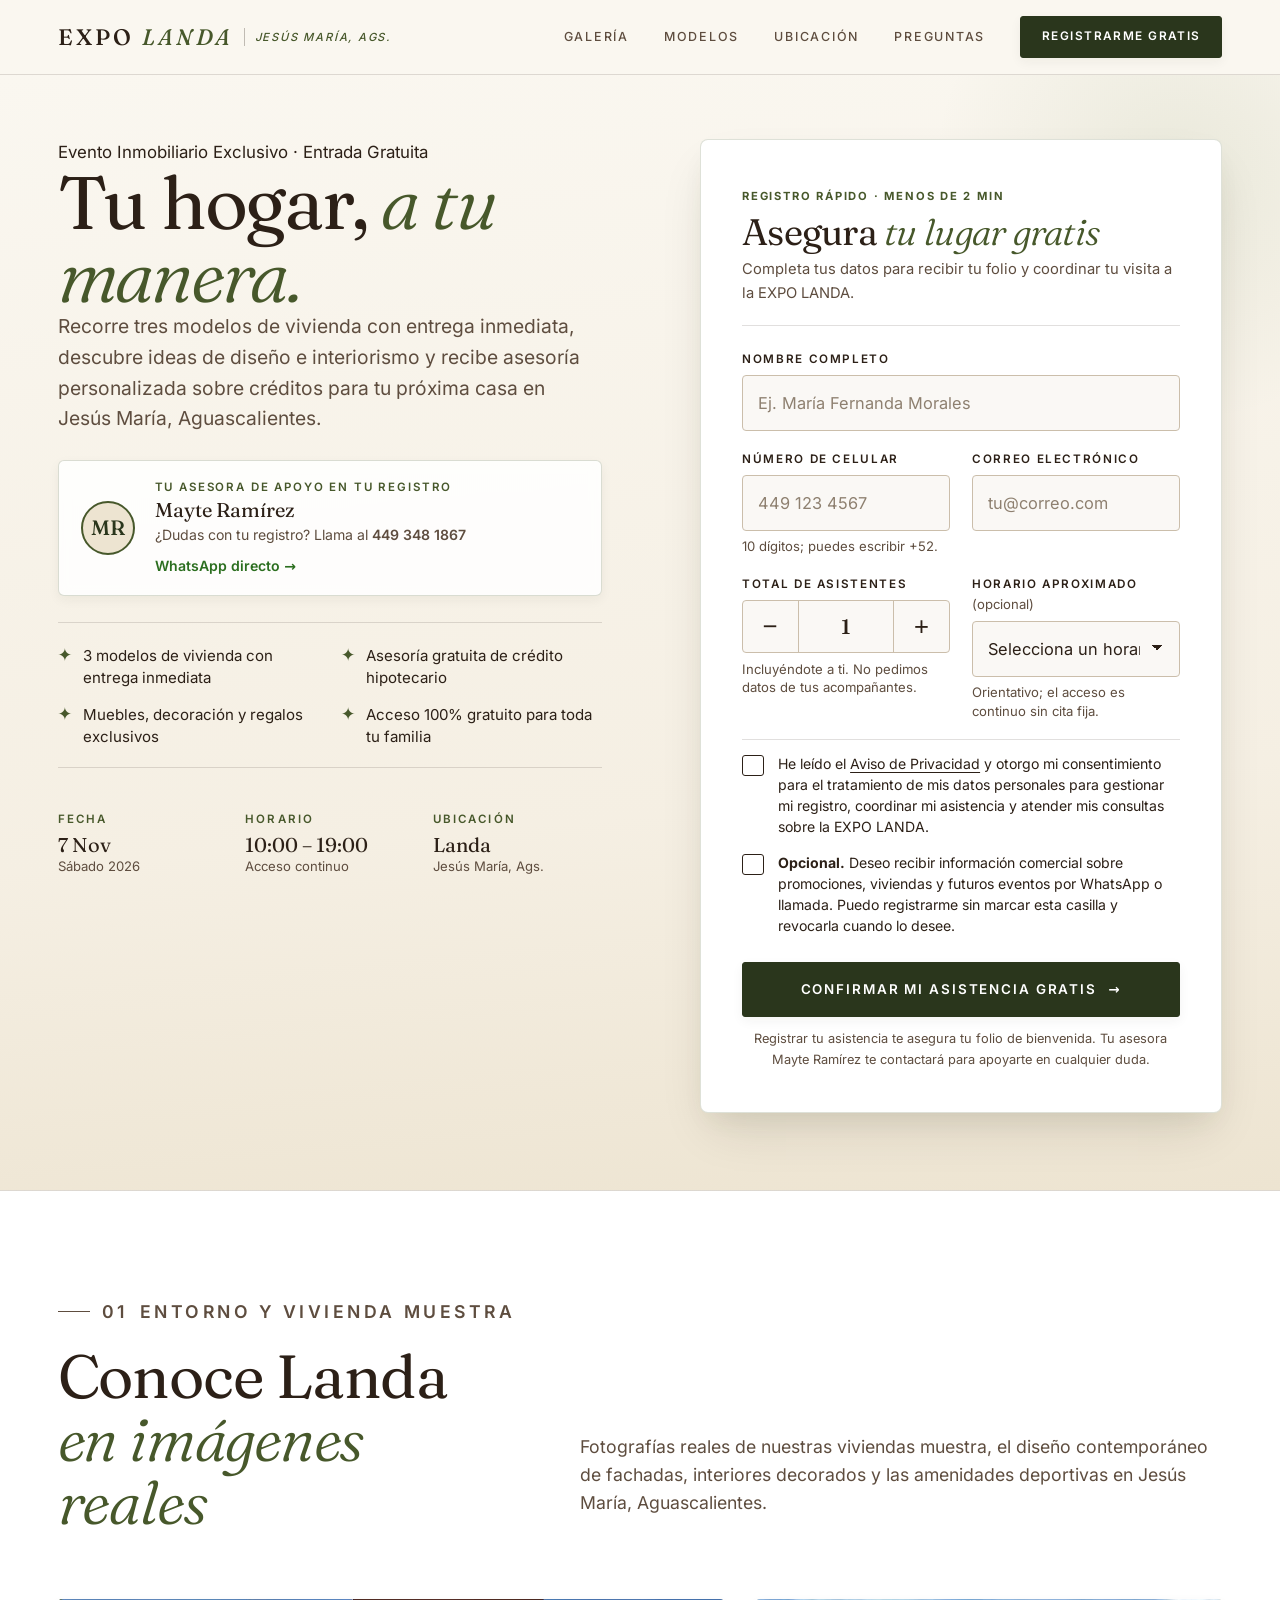
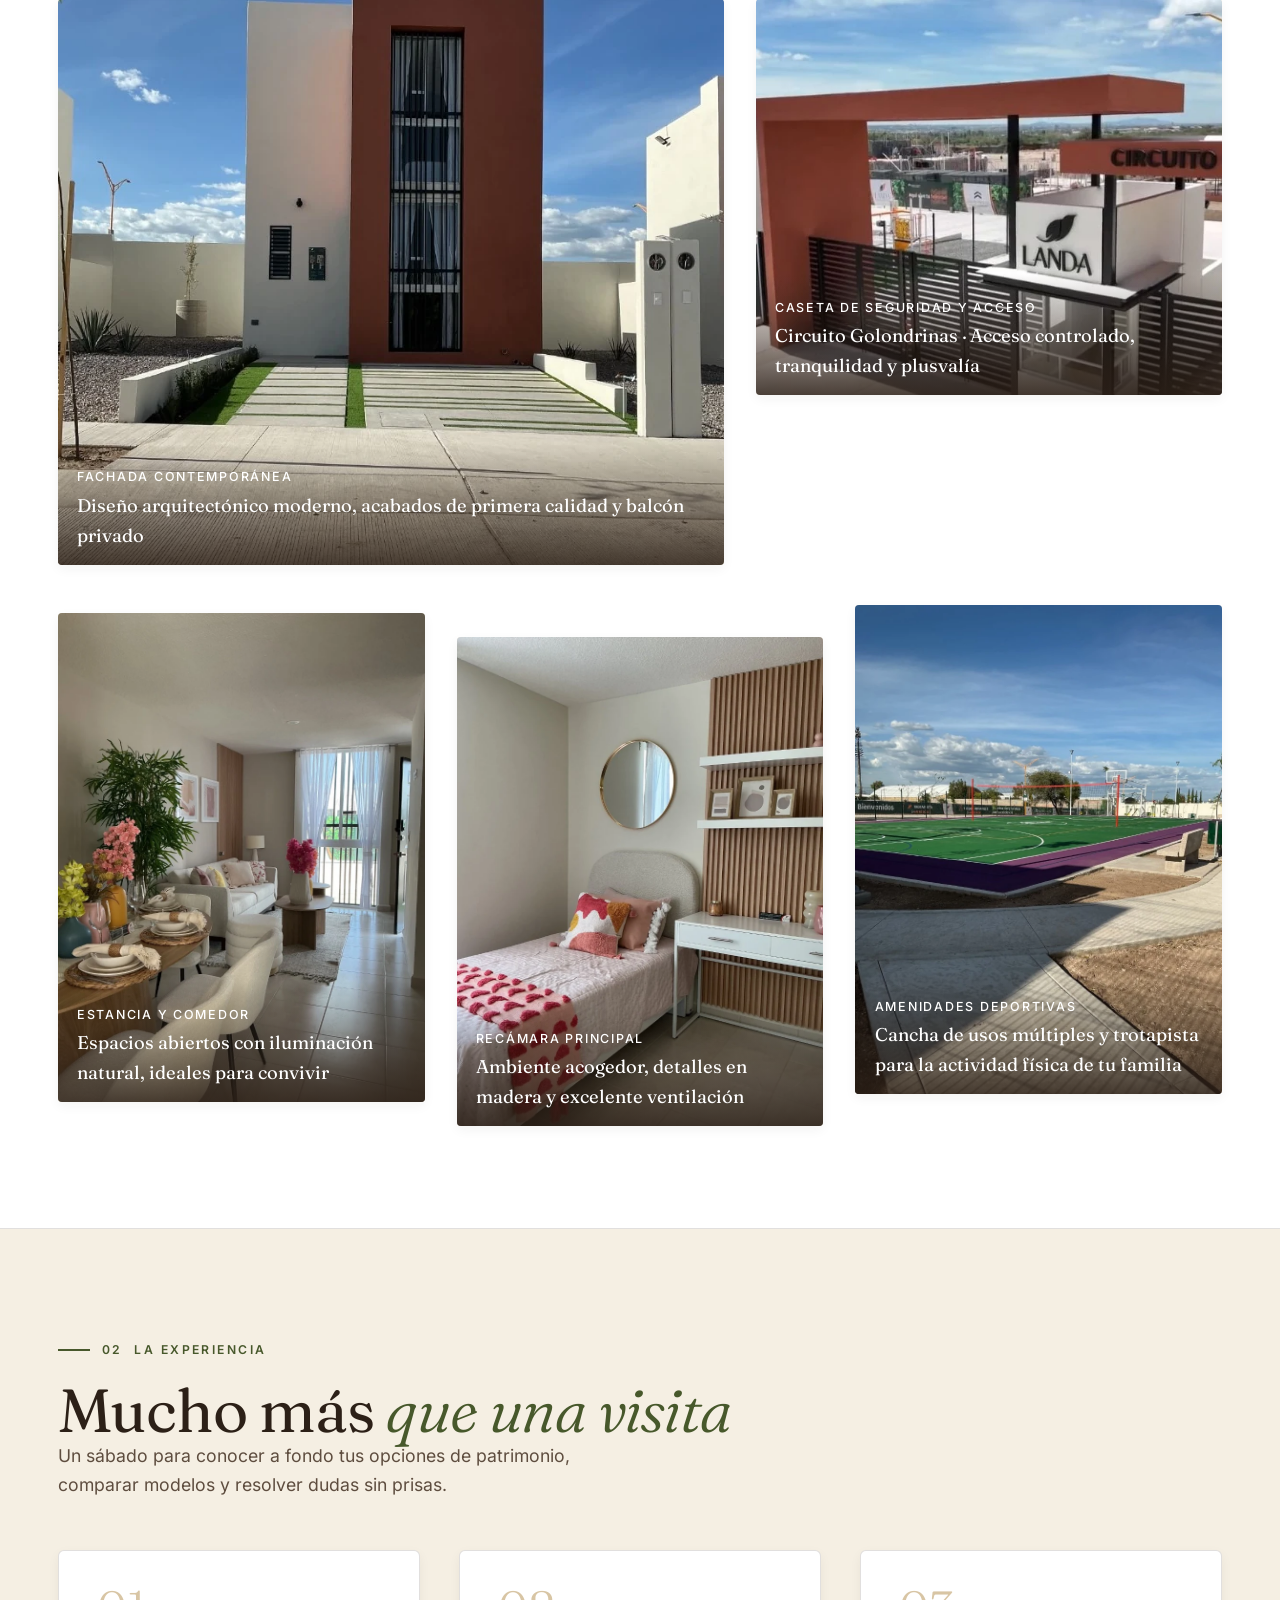
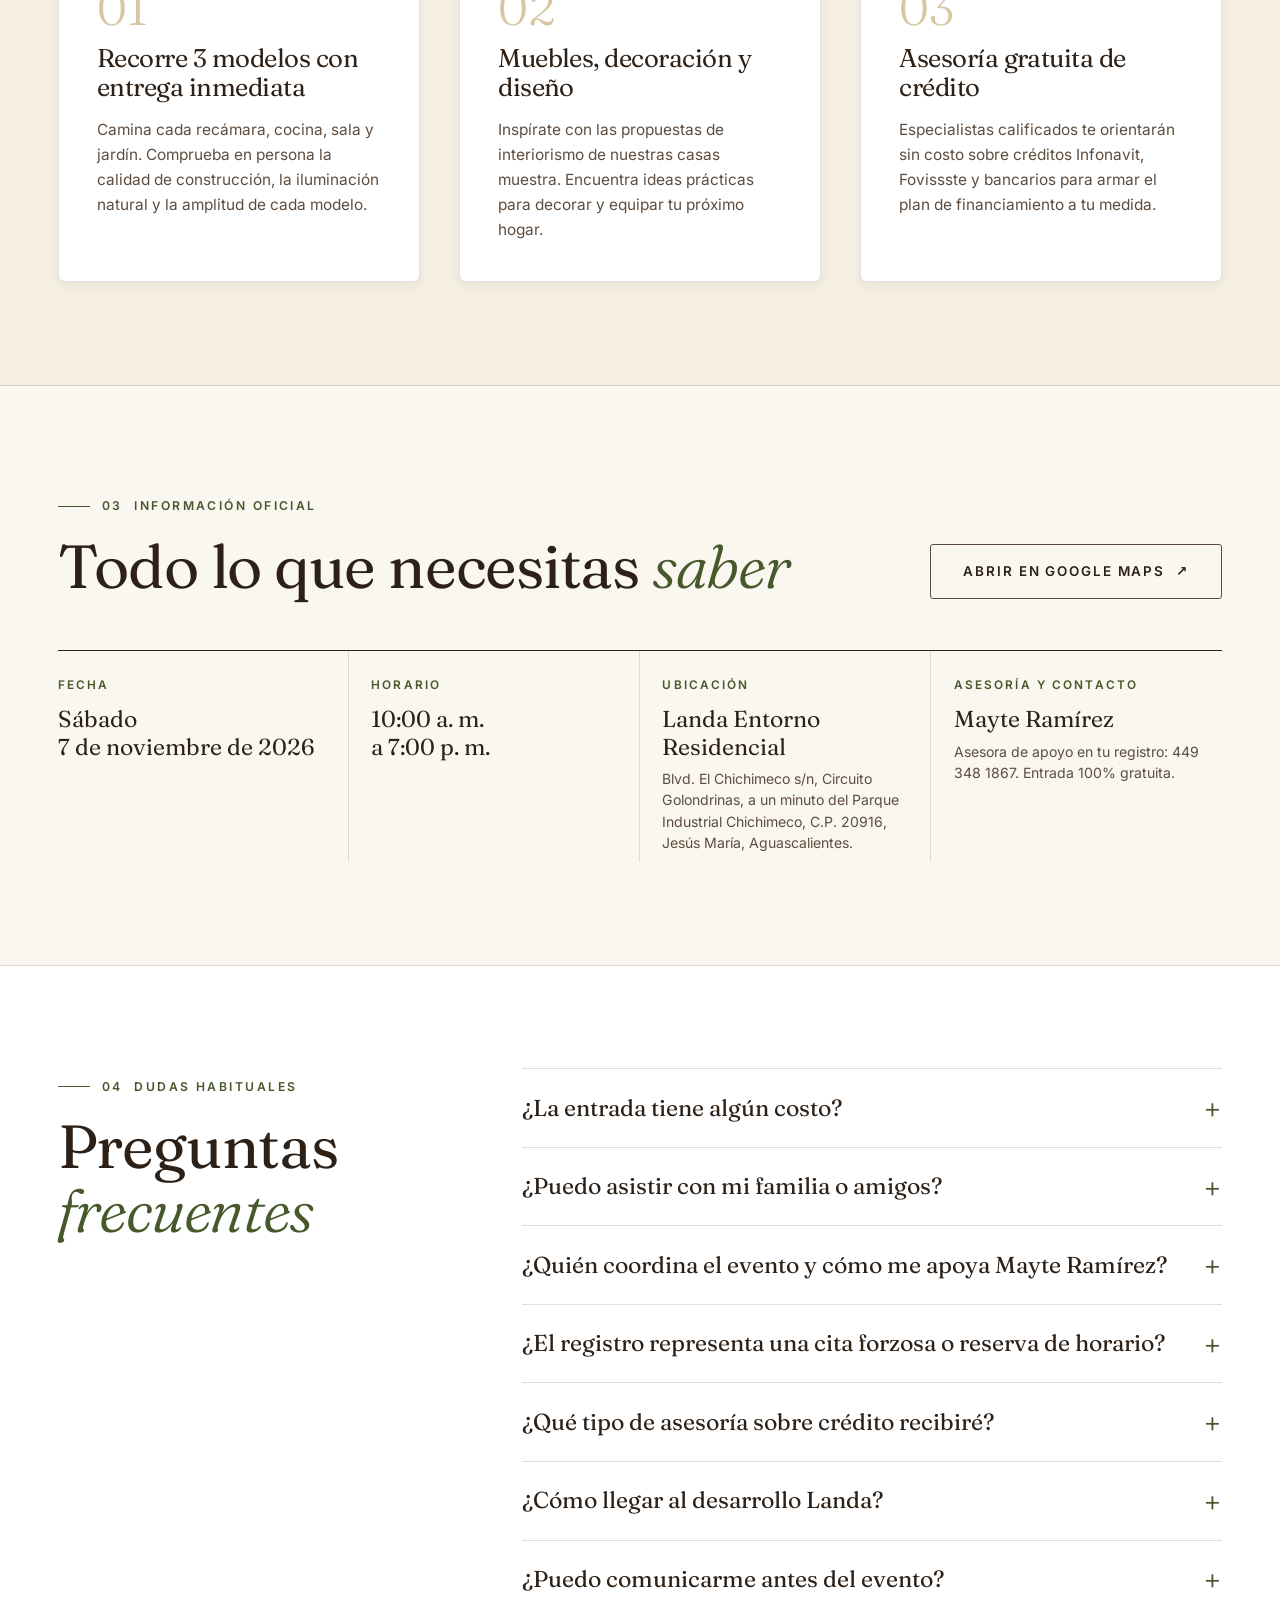
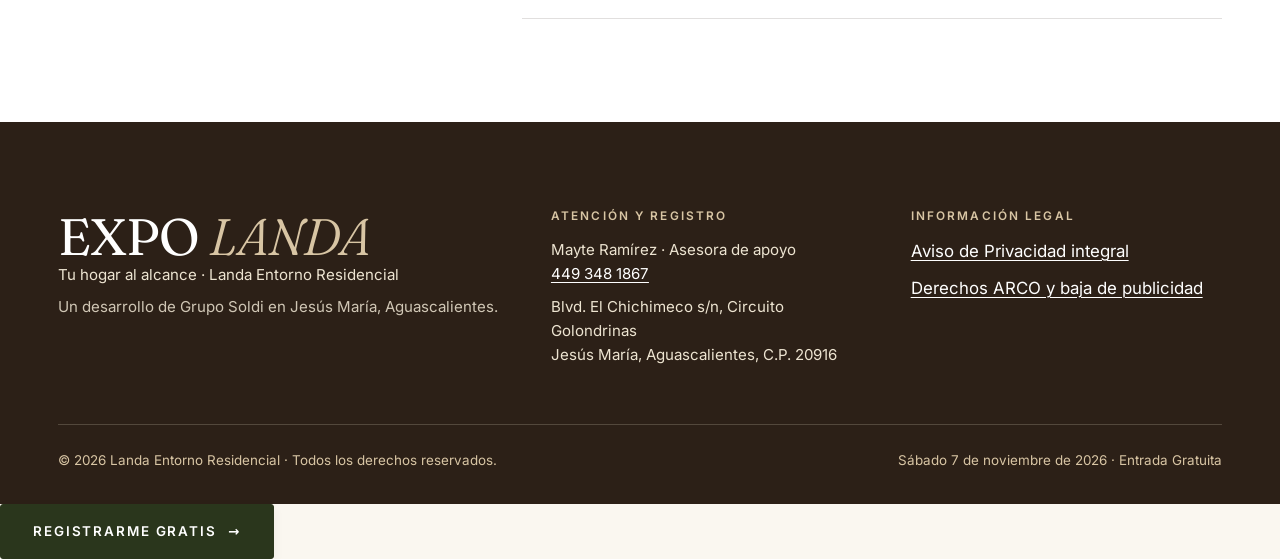
==== commit 494be584: "feat: complete SEO, mobile-first above-the-fold hero, real Landa gallery, and SharePoint sync" ====
--- a/frontend/index.html
+++ b/frontend/index.html
@@ -3,20 +3,78 @@
 <head>
   <meta charset="utf-8">
   <meta name="viewport" content="width=device-width, initial-scale=1">
-  <title>EXPO LANDA · 7 de noviembre de 2026 · Registra tu asistencia gratis</title>
-  <meta name="description" content="EXPO LANDA: recorre tres modelos de vivienda con entrega inmediata, descubre ideas de decoración y recibe asesoría gratuita sobre crédito. 7 de noviembre, Jesús María, Aguascalientes. Entrada gratuita.">
+  <title>EXPO LANDA · Sábado 7 de noviembre de 2026 · Registra tu asistencia gratis</title>
+  <meta name="description" content="EXPO LANDA: recorre tres modelos de vivienda con entrega inmediata, descubre ideas de diseño y decoración, y recibe asesoría gratuita sobre crédito. Sábado 7 de noviembre de 2026 en Jesús María, Aguascalientes. Entrada gratuita.">
+  <meta name="keywords" content="EXPO LANDA, Landa Entorno Residencial, casas en venta Jesús María Aguascalientes, casas entrega inmediata, créditos hipotecarios Infonavit Fovissste, Grupo Soldi, Mayte Ramírez">
+  <meta name="author" content="Landa Entorno Residencial / Grupo Soldi">
+  <meta name="robots" content="index, follow, max-image-preview:large, max-snippet:-1, max-video-preview:-1">
+  <link rel="canonical" href="https://expolanda.com/">
   <meta name="theme-color" content="#2f3b20">
   <meta name="landa-api-base" content="">
-  <!-- Open Graph: reemplaza SITIO por el dominio público real antes de publicar (ver README, lista de pendientes) -->
+
+  <!-- Metadatos de redes sociales (Open Graph / Facebook / Instagram / WhatsApp) -->
+  <meta property="og:site_name" content="EXPO LANDA 2026">
   <meta property="og:type" content="website">
   <meta property="og:locale" content="es_MX">
-  <meta property="og:title" content="EXPO LANDA · Tu hogar al alcance">
-  <meta property="og:description" content="7 de noviembre de 2026, 10:00 a. m. a 7:00 p. m. · Landa Entorno Residencial, Jesús María, Ags. Entrada gratuita. Registra tu asistencia en menos de dos minutos.">
-  <meta property="og:image" content="https://SITIO-PENDIENTE.example/assets/img/og-cover.jpg">
+  <meta property="og:url" content="https://expolanda.com/">
+  <meta property="og:title" content="EXPO LANDA · Tu hogar, a tu manera · 7 de Noviembre 2026">
+  <meta property="og:description" content="Sábado 7 de noviembre de 2026, 10:00 a. m. a 7:00 p. m. · Landa Entorno Residencial, Jesús María, Ags. Entrada 100% gratuita. Registra tu lugar en menos de 2 minutos.">
+  <meta property="og:image" content="assets/img/og-cover.jpg">
+  <meta property="og:image:secure_url" content="assets/img/og-cover.jpg">
+  <meta property="og:image:type" content="image/jpeg">
   <meta property="og:image:width" content="1200">
   <meta property="og:image:height" content="630">
-  <meta property="og:image:alt" content="Fachadas de viviendas contemporáneas en Landa Entorno Residencial">
+  <meta property="og:image:alt" content="Viviendas contemporáneas en Landa Entorno Residencial, Jesús María">
+
+  <!-- Twitter Card -->
   <meta name="twitter:card" content="summary_large_image">
+  <meta name="twitter:title" content="EXPO LANDA · Tu hogar, a tu manera">
+  <meta name="twitter:description" content="Sábado 7 de noviembre de 2026 en Jesús María, Ags. Conoce 3 modelos de vivienda con entrega inmediata y asesoría gratuita de crédito.">
+  <meta name="twitter:image" content="assets/img/og-cover.jpg">
+
+  <!-- Datos estructurados Schema.org (JSON-LD) para SEO y Rich Snippets de Google -->
+  <script type="application/ld+json">
+  {
+    "@context": "https://schema.org",
+    "@type": "Event",
+    "name": "EXPO LANDA 2026",
+    "description": "Recorre 3 modelos de vivienda con entrega inmediata, descubre ideas de diseño y decoración, y recibe asesoría gratuita de crédito hipotecario en Jesús María, Aguascalientes.",
+    "image": [
+      "assets/img/og-cover.jpg",
+      "assets/img/landa-fachada.webp"
+    ],
+    "startDate": "2026-11-07T10:00:00-06:00",
+    "endDate": "2026-11-07T19:00:00-06:00",
+    "eventStatus": "https://schema.org/EventScheduled",
+    "eventAttendanceMode": "https://schema.org/OfflineEventAttendanceMode",
+    "isAccessibleForFree": true,
+    "location": {
+      "@type": "Place",
+      "name": "Landa Entorno Residencial",
+      "address": {
+        "@type": "PostalAddress",
+        "streetAddress": "Blvd. El Chichimeco s/n, Circuito Golondrinas, a un minuto del Parque Industrial Chichimeco",
+        "addressLocality": "Jesús María",
+        "addressRegion": "Aguascalientes",
+        "postalCode": "20916",
+        "addressCountry": "MX"
+      }
+    },
+    "organizer": {
+      "@type": "Organization",
+      "name": "Landa Entorno Residencial / Grupo Soldi",
+      "telephone": "+52-449-348-1867"
+    },
+    "offers": {
+      "@type": "Offer",
+      "url": "https://expolanda.com/#registro",
+      "price": "0",
+      "priceCurrency": "MXN",
+      "availability": "https://schema.org/InStock"
+    }
+  }
+  </script>
+
   <link rel="icon" href="assets/favicon.svg" type="image/svg+xml">
   <link rel="preload" href="assets/fonts/fraunces.woff2" as="font" type="font/woff2" crossorigin>
   <link rel="preload" href="assets/fonts/inter.woff2" as="font" type="font/woff2" crossorigin>
@@ -25,265 +83,419 @@
 </head>
 <body>
   <a class="skip" href="#registro">Ir al registro</a>
-  <div class="notice-bar" id="unconfirmed" hidden>Fecha, horario y datos del evento sujetos a confirmación final de la organizadora.</div>
-
+  <div class="notice-bar" id="unconfirmed" hidden>Fecha, horario y datos del evento sujetos a confirmación final del desarrollo.</div>
+
+  <!-- Cabecera de navegación fija -->
   <header class="site-header">
     <div class="wrap">
-      <a class="brand" href="#inicio" aria-label="EXPO LANDA, inicio">EXPO <span>LANDA</span></a>
-      <nav class="nav" aria-label="Principal">
-        <a href="#hogar">El evento</a>
-        <a href="#informacion">Información</a>
+      <a class="brand" href="#inicio" aria-label="EXPO LANDA, inicio">
+        EXPO <span>LANDA</span>
+        <span class="brand-sub">Jesús María, Ags.</span>
+      </a>
+      <nav class="nav" aria-label="Navegación principal">
+        <a href="#galeria">Galería</a>
+        <a href="#modelos">Modelos</a>
+        <a href="#informacion">Ubicación</a>
         <a href="#preguntas">Preguntas</a>
-        <a class="btn btn--small" href="#registro">Reservar mi lugar</a>
+        <a class="btn btn--small" href="#registro">Registrarme gratis</a>
       </nav>
     </div>
   </header>
 
   <main id="inicio">
-    <!-- 1. Hero -->
-    <section class="hero" aria-labelledby="hero-title">
-      <div class="hero__text">
-        <div>
-          <p class="eyebrow">EXPO LANDA · Tu hogar al alcance</p>
-          <h1 id="hero-title">Tu hogar, <em>a tu manera.</em></h1>
-          <p class="hero__lead">Descubre espacios, conoce opciones de vivienda y comienza a imaginar tu próximo hogar.</p>
-          <div class="hero__cta">
-            <a class="btn" href="#registro">Reservar mi lugar <span class="arrow" aria-hidden="true">→</span></a>
-            <span class="hero__free">Entrada gratuita</span>
-          </div>
-        </div>
-        <div class="facts" aria-label="Datos del evento">
-          <div><strong>7 noviembre</strong>2026</div>
-          <div><strong>10:00 – 19:00</strong>10:00 a. m. — 7:00 p. m.</div>
-          <div><strong>Landa</strong>Entorno Residencial<br>Jesús María, Ags.</div>
-        </div>
-      </div>
-      <div class="hero__media">
-        <img src="assets/img/landa-exterior.webp" width="960" height="720" alt="Fachadas contemporáneas de color terracota y blanco cálido con celosías de herrería negra y jardín de lavanda, en Landa Entorno Residencial" fetchpriority="high" decoding="async">
-        <div class="hero__tag">Landa Entorno Residencial<em>Jesús María, Aguascalientes</em></div>
+    <!-- ======================================================================
+         1. HERO DE ALTA CONVERSIÓN CON FORMULARIO INTEGRADO (ABOVE THE FOLD)
+         ====================================================================== -->
+    <section class="hero-lead-section" id="registro" aria-labelledby="hero-title">
+      <div class="wrap">
+        <div class="hero-grid">
+          
+          <!-- Columna Izquierda: Propuesta de valor, contacto de Mayte y datos -->
+          <div class="hero-content reveal">
+            <div>
+              <span class="hero-badge"><span class="badge-dot" aria-hidden="true"></span> Evento Inmobiliario Exclusivo · Entrada Gratuita</span>
+              <h1 id="hero-title">Tu hogar, <em>a tu manera.</em></h1>
+              <p class="hero-lead">Recorre tres modelos de vivienda con entrega inmediata, descubre ideas de diseño e interiorismo y recibe asesoría personalizada sobre créditos para tu próxima casa en Jesús María, Aguascalientes.</p>
+            </div>
+
+            <!-- Tarjeta de contacto de la asesora Mayte Ramírez -->
+            <div class="advisor-card" aria-label="Asesora de apoyo">
+              <div class="advisor-avatar" aria-hidden="true">MR</div>
+              <div class="advisor-info">
+                <span class="advisor-role">Tu asesora de apoyo en tu registro</span>
+                <span class="advisor-name">Mayte Ramírez</span>
+                <span class="advisor-contact">
+                  <span>¿Dudas con tu registro? Llama al <a href="tel:+524493481867" class="advisor-phone-link">449 348 1867</a></span>
+                  <a class="advisor-wa-link" href="https://wa.me/524493481867?text=Hola%20Mayte%2C%20tengo%20una%20duda%20sobre%20mi%20registro%20para%20la%20EXPO%20LANDA." target="_blank" rel="noopener noreferrer">
+                    WhatsApp directo <span aria-hidden="true">→</span>
+                  </a>
+                </span>
+              </div>
+            </div>
+
+            <!-- Beneficios clave del evento -->
+            <div class="hero-bullets">
+              <div class="bullet-item"><span class="bullet-icon">✦</span><span>3 modelos de vivienda con entrega inmediata</span></div>
+              <div class="bullet-item"><span class="bullet-icon">✦</span><span>Asesoría gratuita de crédito hipotecario</span></div>
+              <div class="bullet-item"><span class="bullet-icon">✦</span><span>Muebles, decoración y regalos exclusivos</span></div>
+              <div class="bullet-item"><span class="bullet-icon">✦</span><span>Acceso 100% gratuito para toda tu familia</span></div>
+            </div>
+
+            <!-- Datos rápidos del evento -->
+            <dl class="hero-facts" aria-label="Datos del evento">
+              <div class="h-fact-item">
+                <dt>Fecha</dt>
+                <dd>7 Nov <small>Sábado 2026</small></dd>
+              </div>
+              <div class="h-fact-item">
+                <dt>Horario</dt>
+                <dd>10:00 – 19:00 <small>Acceso continuo</small></dd>
+              </div>
+              <div class="h-fact-item">
+                <dt>Ubicación</dt>
+                <dd>Landa <small>Jesús María, Ags.</small></dd>
+              </div>
+            </dl>
+          </div>
+
+          <!-- Columna Derecha: Tarjeta del formulario visible de inmediato -->
+          <div class="hero-form-col">
+            <div class="form-card-wrapper">
+              <div class="panel" id="panel">
+                
+                <!-- Encabezado del formulario -->
+                <div class="panel-header">
+                  <span class="panel-badge">Registro rápido · Menos de 2 min</span>
+                  <h2 id="reg-title">Asegura <em>tu lugar gratis</em></h2>
+                  <p>Completa tus datos para recibir tu folio y coordinar tu visita a la EXPO LANDA.</p>
+                </div>
+
+                <!-- Formulario de Registro -->
+                <form id="reg-form" novalidate autocomplete="on" aria-describedby="form-status">
+                  <div class="form-grid">
+                    
+                    <div class="field field--full" data-field="full_name">
+                      <label for="full_name">Nombre completo</label>
+                      <input type="text" id="full_name" name="full_name" autocomplete="name" placeholder="Ej. María Fernanda Morales" maxlength="120" required aria-describedby="err-full_name">
+                      <span class="error-msg" id="err-full_name" aria-live="polite"></span>
+                    </div>
+
+                    <div class="field" data-field="phone">
+                      <label for="phone">Número de celular</label>
+                      <input type="tel" id="phone" name="phone" autocomplete="tel" inputmode="tel" placeholder="449 123 4567" maxlength="25" required aria-describedby="hint-phone err-phone">
+                      <span class="hint" id="hint-phone">10 dígitos; puedes escribir +52.</span>
+                      <span class="error-msg" id="err-phone" aria-live="polite"></span>
+                    </div>
+
+                    <div class="field" data-field="email">
+                      <label for="email">Correo electrónico</label>
+                      <input type="email" id="email" name="email" autocomplete="email" inputmode="email" placeholder="tu@correo.com" maxlength="254" required aria-describedby="err-email">
+                      <span class="error-msg" id="err-email" aria-live="polite"></span>
+                    </div>
+
+                    <div class="field" data-field="attendees">
+                      <span class="label" id="lbl-att">Total de asistentes</span>
+                      <div class="stepper" role="group" aria-labelledby="lbl-att">
+                        <button type="button" id="att-minus" aria-label="Quitar una persona" aria-controls="attendees">−</button>
+                        <input type="number" id="attendees" name="attendees" min="1" max="10" step="1" value="1" inputmode="numeric" aria-describedby="hint-att err-attendees" required>
+                        <button type="button" id="att-plus" aria-label="Agregar una persona" aria-controls="attendees">+</button>
+                      </div>
+                      <span class="hint" id="hint-att">Incluyéndote a ti. No pedimos datos de tus acompañantes.</span>
+                      <span class="error-msg" id="err-attendees" aria-live="polite"></span>
+                    </div>
+
+                    <div class="field" data-field="arrival_window">
+                      <label for="arrival_window">Horario aproximado <span class="opt">(opcional)</span></label>
+                      <select id="arrival_window" name="arrival_window" aria-describedby="hint-arrival">
+                        <option value="">Selecciona un horario</option>
+                        <option value="10-12">10:00 a. m. – 12:00 p. m.</option>
+                        <option value="12-15">12:00 p. m. – 3:00 p. m.</option>
+                        <option value="15-17">3:00 p. m. – 5:00 p. m.</option>
+                        <option value="17-19">5:00 p. m. – 7:00 p. m.</option>
+                        <option value="unknown">Aún no lo sé</option>
+                      </select>
+                      <span class="hint" id="hint-arrival">Orientativo; el acceso es continuo sin cita fija.</span>
+                    </div>
+
+                    <!-- Honeypot invisible para humanos (trampa antispam) -->
+                    <div class="honey" aria-hidden="true">
+                      <label>No llenes este campo<input type="text" id="website" name="website" tabindex="-1" autocomplete="off"></label>
+                    </div>
+
+                    <!-- Casillas de consentimiento LFPDPPP -->
+                    <div class="field--full consents">
+                      <label class="check" id="chk-privacy" data-field="privacy_accepted">
+                        <input type="checkbox" id="privacy_accepted" name="privacy_accepted" required aria-describedby="err-privacy_accepted">
+                        <span>He leído el <a href="aviso-privacidad.html" target="_blank" rel="noopener">Aviso de Privacidad</a> y otorgo mi consentimiento para el tratamiento de mis datos personales para gestionar mi registro, coordinar mi asistencia y atender mis consultas sobre la EXPO LANDA.</span>
+                      </label>
+                      <span class="error-msg" id="err-privacy_accepted" aria-live="polite"></span>
+
+                      <label class="check">
+                        <input type="checkbox" id="marketing_opt_in" name="marketing_opt_in">
+                        <span><strong>Opcional.</strong> Deseo recibir información comercial sobre promociones, viviendas y futuros eventos por WhatsApp o llamada. Puedo registrarme sin marcar esta casilla y revocarla cuando lo desee.</span>
+                      </label>
+                    </div>
+
+                    <!-- Caja para captcha Turnstile si está activado -->
+                    <div class="field--full captcha-box" id="captcha-box" hidden></div>
+
+                    <!-- Botón de envío y estados -->
+                    <div class="field--full form-actions">
+                      <div class="form-status" id="form-status" role="alert" aria-live="assertive"></div>
+                      <button class="btn" type="submit" id="submit-btn">
+                        <span id="submit-label">Confirmar mi asistencia gratis</span>
+                        <span class="arrow" aria-hidden="true">→</span>
+                      </button>
+                      <p class="form-note">Registrar tu asistencia te asegura tu folio de bienvenida. Tu asesora Mayte Ramírez te contactará para apoyarte en cualquier duda.</p>
+                    </div>
+
+                  </div>
+                </form>
+
+                <!-- Panel de Confirmación con Folio Oficial -->
+                <div class="confirm" id="confirm" hidden tabindex="-1" aria-labelledby="confirm-title">
+                  <p class="eyebrow">¡Registro Confirmado!</p>
+                  <h2 id="confirm-title">Tu lugar para la EXPO LANDA está <em>asegurado</em></h2>
+                  <div class="confirm__folio">
+                    <div>
+                      <small>Tu folio oficial</small>
+                      <output id="c-folio" aria-live="polite"></output>
+                    </div>
+                    <button type="button" class="btn btn--ghost btn--small" id="copy-folio">Copiar folio</button>
+                  </div>
+                  <dl class="confirm__dl">
+                    <div><dt>Fecha</dt><dd>Sábado 7 de noviembre de 2026</dd></div>
+                    <div><dt>Horario</dt><dd>10:00 a. m. a 7:00 p. m.</dd></div>
+                    <div><dt>Ubicación</dt><dd>Landa Entorno Residencial, Blvd. El Chichimeco s/n, Circuito Golondrinas, Jesús María, Ags.</dd></div>
+                    <div><dt>Asistentes</dt><dd id="c-attendees"></dd></div>
+                    <div><dt>A nombre de</dt><dd id="c-name"></dd></div>
+                    <div><dt>Contacto</dt><dd id="c-contact"></dd></div>
+                  </dl>
+                  <div class="confirm__actions">
+                    <button type="button" class="btn btn--small" id="add-calendar">Guardar fecha</button>
+                    <a class="btn btn--small btn--ghost" id="c-maps" href="#" target="_blank" rel="noopener noreferrer">Cómo llegar</a>
+                    <a class="btn btn--small btn--ghost" id="c-wa" href="#" target="_blank" rel="noopener noreferrer">WhatsApp con Mayte</a>
+                  </div>
+                  <p class="confirm__caveat">Guarda tu folio para presentarlo en el acceso de Circuito Golondrinas. El acceso es libre dentro del horario establecido.</p>
+                  <button type="button" class="btn btn--ghost btn--small" id="new-registration">Registrar a otra persona</button>
+                </div>
+
+              </div>
+            </div>
+          </div>
+
+        </div>
       </div>
     </section>
 
-    <!-- 2. Descubre tu próximo hogar -->
-    <section class="discover" id="hogar" aria-labelledby="discover-title">
-      <div class="wrap discover__grid">
-        <div class="reveal">
-          <p class="eyebrow"><span class="num">01</span> Tu hogar al alcance</p>
-          <h2 id="discover-title">Descubre tu <em>próximo hogar</em></h2>
-        </div>
-        <div class="reveal" data-d="1">
-          <p>Durante la EXPO LANDA podrás conocer tres modelos de vivienda con entrega inmediata, recorrerlos con calma y descubrir lo fácil que es estrenar casa.</p>
-          <div class="discover__stat"><b>3</b><span>modelos de vivienda<br>con entrega inmediata</span></div>
-        </div>
-      </div>
-      <figure class="wide-photo reveal">
-        <img src="assets/img/landa-exterior.webp" width="960" height="720" alt="Hilera de viviendas con fachadas en tonos terracota y blanco, jardines de grava y senderos de concreto" loading="lazy" decoding="async">
-        <figcaption>Landa Entorno Residencial</figcaption>
-      </figure>
+    <!-- ======================================================================
+         2. GALERÍA EDITORIAL: FOTOS REALES DE LANDA ENTORNO RESIDENCIAL
+         ====================================================================== -->
+    <section class="gallery-section" id="galeria" aria-labelledby="gallery-title">
+      <div class="wrap">
+        <div class="gallery-head reveal">
+          <div>
+            <p class="eyebrow"><span class="num">01</span> Entorno y Vivienda Muestra</p>
+            <h2 id="gallery-title">Conoce Landa <em>en imágenes reales</em></h2>
+          </div>
+          <p>Fotografías reales de nuestras viviendas muestra, el diseño contemporáneo de fachadas, interiores decorados y las amenidades deportivas en Jesús María, Aguascalientes.</p>
+        </div>
+
+        <div class="gallery-grid">
+          <!-- Fachada moderna -->
+          <figure class="photo-card photo--hero-facade">
+            <img src="assets/img/landa-fachada.webp" width="768" height="1024" alt="Fachada contemporánea en Landa Entorno Residencial con celosía moderna y jardín frontal" decoding="async">
+            <figcaption class="photo-caption">
+              Fachada Contemporánea
+              <span>Diseño arquitectónico moderno, acabados de primera calidad y balcón privado</span>
+            </figcaption>
+          </figure>
+
+          <!-- Acceso monumental Circuito Golondrinas -->
+          <figure class="photo-card photo--access">
+            <img src="assets/img/landa-acceso.webp" width="1024" height="512" alt="Caseta de acceso y glorieta en Circuito Golondrinas, Landa Entorno Residencial" decoding="async">
+            <figcaption class="photo-caption">
+              Caseta de Seguridad y Acceso
+              <span>Circuito Golondrinas · Acceso controlado, tranquilidad y plusvalía</span>
+            </figcaption>
+          </figure>
+
+          <!-- Estancia y comedor decorados -->
+          <figure class="photo-card photo--living">
+            <img src="assets/img/landa-estancia.webp" width="768" height="1024" alt="Estancia y comedor decorados con mobiliario contemporáneo en vivienda muestra" decoding="async">
+            <figcaption class="photo-caption">
+              Estancia y Comedor
+              <span>Espacios abiertos con iluminación natural, ideales para convivir</span>
+            </figcaption>
+          </figure>
+
+          <!-- Recámara principal decorada -->
+          <figure class="photo-card photo--bedroom">
+            <img src="assets/img/landa-recamara.webp" width="768" height="1024" alt="Recámara principal decorada con paneles de madera y acabados cálidos" decoding="async">
+            <figcaption class="photo-caption">
+              Recámara Principal
+              <span>Ambiente acogedor, detalles en madera y excelente ventilación</span>
+            </figcaption>
+          </figure>
+
+          <!-- Cancha deportiva y pista -->
+          <figure class="photo-card photo--sports">
+            <img src="assets/img/landa-amenidades.webp" width="768" height="1024" alt="Cancha de básquetbol y fútbol rápido con trotapista perimetral en Landa" decoding="async">
+            <figcaption class="photo-caption">
+              Amenidades Deportivas
+              <span>Cancha de usos múltiples y trotapista para la actividad física de tu familia</span>
+            </figcaption>
+          </figure>
+        </div>
+      </div>
     </section>
 
-    <!-- 3. Mucho más que una visita -->
-    <section class="more" aria-labelledby="more-title">
+    <!-- ======================================================================
+         3. RECORRIDOS Y EXPERIENCIA DEL EVENTO
+         ====================================================================== -->
+    <section class="program-section" id="modelos" aria-labelledby="modelos-title">
       <div class="wrap">
-        <div class="more__head">
-          <div class="reveal">
-            <p class="eyebrow"><span class="num">02</span> El programa</p>
-            <h2 id="more-title">Mucho más <em>que una visita</em></h2>
-          </div>
-          <p class="reveal" data-d="1">Un día para recorrer, inspirarte y resolver tus dudas sobre cómo llegar a tu casa propia.</p>
-        </div>
-        <div class="more__grid">
-          <article class="more__item more__a reveal">
-            <figure class="fig">
-              <img src="assets/img/landa-sala.webp" width="720" height="960" alt="Sala y comedor de una vivienda muestra, con muros en tono verde grisáceo, mesa de centro de madera y ventanal con cortinas blancas" loading="lazy" decoding="async">
-            </figure>
-            <h3>Recorridos por tres modelos</h3>
-            <p>Entra, camina cada espacio y compruébalo por ti mismo en viviendas con entrega inmediata.</p>
+        <div class="reveal program-head">
+          <p class="eyebrow"><span class="num">02</span> La Experiencia</p>
+          <h2 id="modelos-title">Mucho más <em>que una visita</em></h2>
+          <p class="program-lead">Un sábado para conocer a fondo tus opciones de patrimonio, comparar modelos y resolver dudas sin prisas.</p>
+        </div>
+
+        <div class="program-grid">
+          <article class="program-card reveal">
+            <span class="program-num" aria-hidden="true">01</span>
+            <h3>Recorre 3 modelos con entrega inmediata</h3>
+            <p>Camina cada recámara, cocina, sala y jardín. Comprueba en persona la calidad de construcción, la iluminación natural y la amplitud de cada modelo.</p>
           </article>
-          <article class="more__item more__b reveal" data-d="1">
-            <figure class="fig">
-              <img src="assets/img/landa-bano.webp" width="720" height="960" alt="Baño de una vivienda muestra con regadera de cristal, repisa de madera y una ilustración enmarcada" loading="lazy" decoding="async">
-            </figure>
-            <h3>Muebles y decoración</h3>
-            <p>Ideas increíbles para vestir cada rincón y empezar a imaginar tu hogar.</p>
+
+          <article class="program-card reveal" data-d="1">
+            <span class="program-num" aria-hidden="true">02</span>
+            <h3>Muebles, decoración y diseño</h3>
+            <p>Inspírate con las propuestas de interiorismo de nuestras casas muestra. Encuentra ideas prácticas para decorar y equipar tu próximo hogar.</p>
           </article>
-          <article class="more__item more__c reveal">
-            <span class="big" aria-hidden="true">03</span>
+
+          <article class="program-card reveal" data-d="2">
+            <span class="program-num" aria-hidden="true">03</span>
             <h3>Asesoría gratuita de crédito</h3>
-            <p>Conversa con especialistas sobre las opciones de crédito para vivienda. Sin costo y sin compromiso. Además, habrá sorpresas y regalos para los asistentes.</p>
+            <p>Especialistas calificados te orientarán sin costo sobre créditos Infonavit, Fovissste y bancarios para armar el plan de financiamiento a tu medida.</p>
           </article>
         </div>
       </div>
     </section>
 
-    <!-- 4. Información del evento -->
+    <!-- ======================================================================
+         4. INFORMACIÓN DEL EVENTO Y UBICACIÓN OFICIAL
+         ====================================================================== -->
     <section class="info" id="informacion" aria-labelledby="info-title">
       <div class="wrap">
         <div class="info__head reveal">
           <div>
-            <p class="eyebrow"><span class="num">03</span> Información</p>
-            <h2 id="info-title">Lo que necesitas <em>saber</em></h2>
-          </div>
-          <a class="btn btn--ghost" id="maps-link" href="https://www.google.com/maps/search/?api=1&amp;query=Landa+Entorno+Residencial%2C+Blvd.+El+Chichimeco%2C+Jes%C3%BAs+Mar%C3%ADa%2C+Aguascalientes" target="_blank" rel="noopener noreferrer">Abrir en Google Maps <span class="arrow" aria-hidden="true">↗</span></a>
+            <p class="eyebrow"><span class="num">03</span> Información Oficial</p>
+            <h2 id="info-title">Todo lo que necesitas <em>saber</em></h2>
+          </div>
+          <a class="btn btn--ghost" id="maps-link" href="https://www.google.com/maps/search/?api=1&amp;query=Landa+Entorno+Residencial%2C+Blvd.+El+Chichimeco%2C+Jes%C3%BAs+Mar%C3%ADa%2C+Aguascalientes" target="_blank" rel="noopener noreferrer">
+            Abrir en Google Maps <span class="arrow" aria-hidden="true">↗</span>
+          </a>
         </div>
         <dl class="info__list reveal">
-          <div><dt>Fecha</dt><dd>Sábado<br>7 de noviembre de 2026</dd></div>
-          <div><dt>Horario</dt><dd>10:00 a. m.<br>a 7:00 p. m.</dd></div>
-          <div><dt>Ubicación</dt><dd>Landa Entorno Residencial<small>Blvd. El Chichimeco, a un minuto del Parque Industrial, Jesús María, Aguascalientes.</small></dd></div>
-          <div><dt>Entrada</dt><dd>Gratuita<small>Organiza y contacto: Mayte Ramírez, 449 348 1867.</small></dd></div>
+          <div>
+            <dt>Fecha</dt>
+            <dd>Sábado<br>7 de noviembre de 2026</dd>
+          </div>
+          <div>
+            <dt>Horario</dt>
+            <dd>10:00 a. m.<br>a 7:00 p. m.</dd>
+          </div>
+          <div>
+            <dt>Ubicación</dt>
+            <dd>Landa Entorno Residencial<small>Blvd. El Chichimeco s/n, Circuito Golondrinas, a un minuto del Parque Industrial Chichimeco, C.P. 20916, Jesús María, Aguascalientes.</small></dd>
+          </div>
+          <div>
+            <dt>Asesoría y Contacto</dt>
+            <dd>Mayte Ramírez<small>Asesora de apoyo en tu registro: 449 348 1867. Entrada 100% gratuita.</small></dd>
+          </div>
         </dl>
       </div>
     </section>
 
-    <!-- 5. Registro -->
-    <section class="register" id="registro" aria-labelledby="reg-title">
-      <div class="wrap register__grid">
-        <div class="register__intro reveal">
-          <p class="eyebrow"><span class="num">04</span> Registro</p>
-          <h2 id="reg-title">Registra tu <em>asistencia gratis</em></h2>
-          <p>Completa tu registro en menos de dos minutos e indica cuántas personas asistirán contigo.</p>
-          <div class="privacy-sum">
-            <strong>Resumen del aviso de privacidad</strong>
-            Usaremos tus datos para gestionar tu registro, coordinar tu asistencia y atender consultas sobre la EXPO LANDA. La publicidad es opcional y la autorizas por separado. Puedes ejercer tus derechos de acceso, rectificación, cancelación y oposición. Consulta el <a href="aviso-privacidad.html" target="_blank" rel="noopener">Aviso de Privacidad integral</a>.
-          </div>
-        </div>
-
-        <div class="panel reveal" data-d="1" id="panel">
-          <form id="reg-form" novalidate autocomplete="on" aria-describedby="form-status">
-            <div class="form-grid">
-              <div class="field field--full" data-field="full_name">
-                <label for="full_name">Nombre completo</label>
-                <input type="text" id="full_name" name="full_name" autocomplete="name" placeholder="Nombre y apellidos" maxlength="120" required aria-describedby="err-full_name">
-                <span class="error-msg" id="err-full_name" aria-live="polite"></span>
-              </div>
-              <div class="field" data-field="phone">
-                <label for="phone">Número de celular</label>
-                <input type="tel" id="phone" name="phone" autocomplete="tel" inputmode="tel" placeholder="449 123 4567" maxlength="25" required aria-describedby="hint-phone err-phone">
-                <span class="hint" id="hint-phone">10 dígitos; puedes escribir +52.</span>
-                <span class="error-msg" id="err-phone" aria-live="polite"></span>
-              </div>
-              <div class="field" data-field="email">
-                <label for="email">Correo electrónico</label>
-                <input type="email" id="email" name="email" autocomplete="email" inputmode="email" placeholder="nombre@correo.com" maxlength="254" required aria-describedby="err-email">
-                <span class="error-msg" id="err-email" aria-live="polite"></span>
-              </div>
-              <div class="field" data-field="attendees">
-                <span class="label" id="lbl-att">Total de asistentes</span>
-                <div class="stepper" role="group" aria-labelledby="lbl-att">
-                  <button type="button" id="att-minus" aria-label="Quitar una persona" aria-controls="attendees">−</button>
-                  <input type="number" id="attendees" name="attendees" min="1" max="10" step="1" value="1" inputmode="numeric" aria-describedby="hint-att err-attendees" required>
-                  <button type="button" id="att-plus" aria-label="Agregar una persona" aria-controls="attendees">+</button>
-                </div>
-                <span class="hint" id="hint-att">Incluyéndote a ti. No necesitamos los datos de tus acompañantes.</span>
-                <span class="error-msg" id="err-attendees" aria-live="polite"></span>
-              </div>
-              <div class="field" data-field="arrival_window">
-                <label for="arrival_window">Horario aproximado de llegada <span class="opt">(opcional)</span></label>
-                <select id="arrival_window" name="arrival_window" aria-describedby="hint-arrival">
-                  <option value="">Selecciona una opción</option>
-                  <option value="10-12">10:00 a. m. – 12:00 p. m.</option>
-                  <option value="12-15">12:00 p. m. – 3:00 p. m.</option>
-                  <option value="15-17">3:00 p. m. – 5:00 p. m.</option>
-                  <option value="17-19">5:00 p. m. – 7:00 p. m.</option>
-                  <option value="unknown">Aún no lo sé</option>
-                </select>
-                <span class="hint" id="hint-arrival">Es orientativo; no representa una cita reservada.</span>
-              </div>
-
-              <!-- Honeypot: invisible para personas; los bots suelen llenarlo -->
-              <div class="honey" aria-hidden="true"><label>No llenes este campo<input type="text" id="website" name="website" tabindex="-1" autocomplete="off"></label></div>
-
-              <div class="field--full consents">
-                <label class="check" id="chk-privacy" data-field="privacy_accepted">
-                  <input type="checkbox" id="privacy_accepted" name="privacy_accepted" required aria-describedby="err-privacy_accepted">
-                  <span>He leído el <a href="aviso-privacidad.html" target="_blank" rel="noopener">Aviso de Privacidad</a> y otorgo el consentimiento que corresponda para el tratamiento de mis datos personales con la finalidad de gestionar mi registro, coordinar mi asistencia y atender consultas relacionadas con la EXPO LANDA, conforme a dicho aviso.</span>
-                </label>
-                <span class="error-msg" id="err-privacy_accepted" aria-live="polite"></span>
-                <label class="check">
-                  <input type="checkbox" id="marketing_opt_in" name="marketing_opt_in">
-                  <span><strong>Opcional.</strong> Autorizo que me envíen comunicaciones comerciales sobre viviendas, promociones y futuros eventos por WhatsApp, llamada o correo electrónico. Puedo registrarme sin aceptar y retirar esta autorización cuando quiera.</span>
-                </label>
-              </div>
-
-              <div class="field--full captcha-box" id="captcha-box" hidden></div>
-
-              <div class="field--full form-actions">
-                <div class="form-status" id="form-status" role="alert" aria-live="assertive"></div>
-                <button class="btn" type="submit" id="submit-btn"><span id="submit-label">Confirmar mi asistencia</span> <span class="arrow" aria-hidden="true">→</span></button>
-                <p class="form-note">Registrar tu asistencia no equivale a una reserva de capacidad. Cualquier condición de acceso será confirmada por la organizadora.</p>
-              </div>
-            </div>
-          </form>
-
-          <!-- Confirmación (solo se muestra cuando el servidor confirma el guardado) -->
-          <div class="confirm" id="confirm" hidden tabindex="-1" aria-labelledby="confirm-title">
-            <p class="eyebrow">Registro recibido</p>
-            <h2 id="confirm-title">¡Tu lugar para la EXPO LANDA está <em>registrado!</em></h2>
-            <div class="confirm__folio">
-              <div><small>Tu folio</small><output id="c-folio" aria-live="polite"></output></div>
-              <button type="button" class="btn btn--ghost btn--small" id="copy-folio">Copiar folio</button>
-            </div>
-            <dl class="confirm__dl">
-              <div><dt>Fecha</dt><dd>Sábado 7 de noviembre de 2026</dd></div>
-              <div><dt>Horario</dt><dd>10:00 a. m. a 7:00 p. m.</dd></div>
-              <div><dt>Ubicación</dt><dd>Landa Entorno Residencial, Blvd. El Chichimeco, a un minuto del Parque Industrial, Jesús María, Aguascalientes</dd></div>
-              <div><dt>Asistentes</dt><dd id="c-attendees"></dd></div>
-              <div><dt>A nombre de</dt><dd id="c-name"></dd></div>
-              <div><dt>Contacto</dt><dd id="c-contact"></dd></div>
-            </dl>
-            <div class="confirm__actions">
-              <button type="button" class="btn btn--small" id="add-calendar">Agregar al calendario</button>
-              <a class="btn btn--small btn--ghost" id="c-maps" href="#" target="_blank" rel="noopener noreferrer">Cómo llegar</a>
-              <a class="btn btn--small btn--ghost" id="c-wa" href="#" target="_blank" rel="noopener noreferrer">WhatsApp con Mayte</a>
-            </div>
-            <p class="confirm__caveat">Guarda tu folio. Tu registro indica que planeas asistir y cuántas personas serán; no es una reserva de capacidad ni una cita. Estos datos solo se muestran en esta pantalla y no se publican.</p>
-            <button type="button" class="btn btn--ghost btn--small" id="new-registration">Registrar a otra persona</button>
-          </div>
-        </div>
-      </div>
-    </section>
-
-    <!-- 6. Preguntas frecuentes -->
+    <!-- ======================================================================
+         5. PREGUNTAS FRECUENTES
+         ====================================================================== -->
     <section class="faq" id="preguntas" aria-labelledby="faq-title">
       <div class="wrap faq__grid">
         <div class="reveal">
-          <p class="eyebrow"><span class="num">05</span> Preguntas</p>
+          <p class="eyebrow"><span class="num">04</span> Dudas Habituales</p>
           <h2 id="faq-title">Preguntas <em>frecuentes</em></h2>
         </div>
         <div class="reveal" data-d="1">
-          <details><summary>¿La entrada tiene costo?</summary><div class="ans"><p>No. La entrada a la EXPO LANDA es gratuita.</p></div></details>
-          <details><summary>¿Puedo asistir con mi familia?</summary><div class="ans"><p>Sí. Al registrarte indica cuántas personas asistirán contigo, incluyéndote a ti. No necesitamos los datos de tus acompañantes.</p></div></details>
-          <details><summary>¿Necesito registrarme antes de acudir?</summary><div class="ans"><p>Te recomendamos registrarte para facilitar la organización del evento. Si tienes dudas sobre el acceso sin registro previo, comunícate con Mayte Ramírez al 449 348 1867: esa condición debe ser confirmada por la organizadora.</p></div></details>
-          <details><summary>¿Mi registro es una reserva?</summary><div class="ans"><p>Tu registro nos indica que planeas asistir y cuántas personas serán. No es una cita ni una reserva de capacidad. Si la organizadora define condiciones adicionales de acceso, te las comunicará.</p></div></details>
-          <details><summary>¿Qué actividades habrá?</summary><div class="ans"><ul><li>Recorridos por tres modelos de vivienda con entrega inmediata.</li><li>Ideas de muebles y decoración.</li><li>Asesoría gratuita sobre opciones de crédito para vivienda.</li><li>Sorpresas y regalos para los asistentes.</li></ul></div></details>
-          <details><summary>¿Dónde se encuentra el desarrollo?</summary><div class="ans"><p>Landa Entorno Residencial, Blvd. El Chichimeco, a un minuto del Parque Industrial, Jesús María, Aguascalientes. <a href="https://www.google.com/maps/search/?api=1&amp;query=Landa+Entorno+Residencial%2C+Blvd.+El+Chichimeco%2C+Jes%C3%BAs+Mar%C3%ADa%2C+Aguascalientes" target="_blank" rel="noopener noreferrer">Abrir en Google Maps</a>.</p></div></details>
-          <details><summary>¿Cómo puedo solicitar más información?</summary><div class="ans"><p>Escríbele o llama a Mayte Ramírez al <a href="tel:+524493481867">449 348 1867</a>, o <a href="https://wa.me/524493481867?text=Hola%2C%20quisiera%20m%C3%A1s%20informaci%C3%B3n%20sobre%20la%20EXPO%20LANDA." target="_blank" rel="noopener noreferrer">envía un mensaje por WhatsApp</a>.</p></div></details>
+          <details>
+            <summary>¿La entrada tiene algún costo?</summary>
+            <div class="ans"><p>No, la entrada a la EXPO LANDA es totalmente gratuita para ti y todos tus acompañantes.</p></div>
+          </details>
+          <details>
+            <summary>¿Puedo asistir con mi familia o amigos?</summary>
+            <div class="ans"><p>¡Por supuesto! El evento está pensado para toda la familia. Al llenar el formulario, solo indica el número total de asistentes para coordinar tu recepción.</p></div>
+          </details>
+          <details>
+            <summary>¿Quién coordina el evento y cómo me apoya Mayte Ramírez?</summary>
+            <div class="ans"><p>El evento es organizado por el desarrollo residencial Landa (Grupo Soldi). <strong>Mayte Ramírez</strong> es tu asesora comercial de apoyo para resolver tus dudas de registro, horarios y opciones de crédito al <a href="tel:+524493481867">449 348 1867</a>.</p></div>
+          </details>
+          <details>
+            <summary>¿El registro representa una cita forzosa o reserva de horario?</summary>
+            <div class="ans"><p>Tu registro genera tu folio oficial de bienvenida y nos permite estimar el flujo de visitantes. No estás atado a un horario estricto: puedes acudir en cualquier momento entre las 10:00 a. m. y las 7:00 p. m.</p></div>
+          </details>
+          <details>
+            <summary>¿Qué tipo de asesoría sobre crédito recibiré?</summary>
+            <div class="ans"><p>Habrá asesores especializados para orientarte sobre créditos Infonavit, Fovissste y opciones bancarias, ayudándote a calcular mensualidades y requisitos de forma gratuita.</p></div>
+          </details>
+          <details>
+            <summary>¿Cómo llegar al desarrollo Landa?</summary>
+            <div class="ans"><p>Nos encontramos en Blvd. El Chichimeco s/n, Circuito Golondrinas, a un minuto del Parque Industrial Chichimeco en Jesús María, Aguascalientes. Puedes ver la ruta exacta pulsando en <a href="https://www.google.com/maps/search/?api=1&amp;query=Landa+Entorno+Residencial%2C+Blvd.+El+Chichimeco%2C+Jes%C3%BAs+Mar%C3%ADa%2C+Aguascalientes" target="_blank" rel="noopener noreferrer">Google Maps</a>.</p></div>
+          </details>
+          <details>
+            <summary>¿Puedo comunicarme antes del evento?</summary>
+            <div class="ans"><p>Sí, puedes llamar o enviar WhatsApp a Mayte Ramírez al <a href="https://wa.me/524493481867" target="_blank" rel="noopener noreferrer">449 348 1867</a> y con gusto te asistirá.</p></div>
+          </details>
         </div>
       </div>
     </section>
   </main>
 
-  <!-- 7. Contacto y pie -->
+  <!-- ======================================================================
+       6. PIE DE PÁGINA Y CONTACTO OFICIAL
+       ====================================================================== -->
   <footer class="footer" id="contacto">
     <div class="wrap">
       <div class="footer__top">
-        <div><h2>EXPO <em>LANDA</em></h2><p>Tu hogar al alcance.</p></div>
         <div>
-          <h3>Contacto</h3>
-          <p>Mayte Ramírez<br><a href="tel:+524493481867">449 348 1867</a></p>
-          <p>Landa Entorno Residencial<br>Jesús María, Aguascalientes</p>
+          <h2>EXPO <em>LANDA</em></h2>
+          <p>Tu hogar al alcance · Landa Entorno Residencial</p>
+          <p class="footer-subtext">Un desarrollo de Grupo Soldi en Jesús María, Aguascalientes.</p>
         </div>
         <div>
-          <h3>Privacidad</h3>
+          <h3>Atención y Registro</h3>
+          <p>Mayte Ramírez · Asesora de apoyo<br><a href="tel:+524493481867">449 348 1867</a></p>
+          <p>Blvd. El Chichimeco s/n, Circuito Golondrinas<br>Jesús María, Aguascalientes, C.P. 20916</p>
+        </div>
+        <div>
+          <h3>Información Legal</h3>
           <ul>
             <li><a href="aviso-privacidad.html">Aviso de Privacidad integral</a></li>
-            <li><a href="derechos.html">Derechos ARCO y revocación del consentimiento</a></li>
+            <li><a href="derechos.html">Derechos ARCO y baja de publicidad</a></li>
           </ul>
         </div>
       </div>
-      <div class="footer__bottom"><span>© 2026 EXPO LANDA. Todos los derechos reservados.</span><span>7 de noviembre de 2026 · Entrada gratuita</span></div>
+      <div class="footer__bottom">
+        <span>© 2026 Landa Entorno Residencial · Todos los derechos reservados.</span>
+        <span>Sábado 7 de noviembre de 2026 · Entrada Gratuita</span>
+      </div>
     </div>
   </footer>
+
+  <!-- Botón flotante móvil para registro rápido -->
+  <div class="mobile-sticky-cta" aria-hidden="true">
+    <a class="btn" href="#registro">Registrarme gratis <span class="arrow" aria-hidden="true">→</span></a>
+  </div>
 
   <script src="app.js" defer></script>
 </body>
--- a/frontend/styles.css
+++ b/frontend/styles.css
@@ -1,253 +1,849 @@
-/* EXPO LANDA — estilos públicos. Sin dependencias externas: fuentes autoalojadas (SIL OFL). */
+/* ==========================================================================
+   EXPO LANDA — Sistema Visual Editorial Premium
+   Tipografías autoalojadas: Fraunces (serif editorial) e Inter (sans-serif)
+   ========================================================================== */
 @font-face { font-family: "Fraunces"; src: url("assets/fonts/fraunces.woff2") format("woff2"); font-weight: 100 900; font-style: normal; font-display: swap; }
 @font-face { font-family: "Fraunces"; src: url("assets/fonts/fraunces-italic.woff2") format("woff2"); font-weight: 100 900; font-style: italic; font-display: swap; }
 @font-face { font-family: "Inter"; src: url("assets/fonts/inter.woff2") format("woff2"); font-weight: 100 900; font-style: normal; font-display: swap; }
 
 :root {
-  --ivory: #fbf7ef;
-  --white: #fffdf9;
-  --sand: #eee4d2;
-  --beige: #dccbb0;
-  --brown: #2f2219;
-  --brown-soft: #5b4a3b;
-  --olive: #4b5a2e;
-  --olive-deep: #2f3b20;
-  --line: rgba(47, 34, 25, 0.2);
+  --ivory: #faf7f0;
+  --white: #ffffff;
+  --sand: #ede4d1;
+  --sand-light: #f5efe3;
+  --beige: #d8c5a4;
+  --brown: #2c2017;
+  --brown-soft: #5e4d3f;
+  --olive: #47582b;
+  --olive-deep: #2a361c;
+  --olive-light: #7b8e56;
+  --gold: #b38b42;
+  --line: rgba(44, 32, 23, 0.14);
+  --line-strong: rgba(44, 32, 23, 0.28);
   --error: #9b2c1f;
   --serif: "Fraunces", "Iowan Old Style", "Palatino Linotype", Georgia, serif;
   --sans: "Inter", system-ui, -apple-system, "Segoe UI", Roboto, sans-serif;
-  --gutter: clamp(1.25rem, 5vw, 4.5rem);
-  --maxw: 1320px;
+  --gutter: clamp(1.25rem, 4.5vw, 4rem);
+  --maxw: 1380px;
+  --shadow-sm: 0 4px 12px rgba(44, 32, 23, 0.05);
+  --shadow-md: 0 12px 28px -6px rgba(44, 32, 23, 0.08), 0 6px 14px -4px rgba(44, 32, 23, 0.04);
+  --shadow-lg: 0 24px 48px -12px rgba(44, 32, 23, 0.14), 0 12px 24px -8px rgba(71, 88, 43, 0.08);
 }
 
 *, *::before, *::after { box-sizing: border-box; }
 html { scroll-behavior: smooth; -webkit-text-size-adjust: 100%; }
-body { margin: 0; background: var(--ivory); color: var(--brown); font-family: var(--sans); font-size: 1.0625rem; line-height: 1.65; -webkit-font-smoothing: antialiased; text-rendering: optimizeLegibility; }
-img { display: block; max-width: 100%; }
+body {
+  margin: 0;
+  background: var(--ivory);
+  color: var(--brown);
+  font-family: var(--sans);
+  font-size: 1.05rem;
+  line-height: 1.62;
+  -webkit-font-smoothing: antialiased;
+  text-rendering: optimizeLegibility;
+  overflow-x: hidden;
+}
+img { display: block; max-width: 100%; height: auto; }
 a { color: inherit; text-underline-offset: 0.2em; text-decoration-thickness: 1px; }
 [hidden] { display: none !important; }
-h1, h2, h3 { font-family: var(--serif); font-weight: 380; line-height: 1.02; letter-spacing: -0.02em; margin: 0; }
-h2 { font-size: clamp(2.3rem, 5vw, 4.2rem); }
+h1, h2, h3, h4 { font-family: var(--serif); font-weight: 380; line-height: 1.04; letter-spacing: -0.02em; margin: 0; }
+h2 { font-size: clamp(2.2rem, 4.8vw, 3.8rem); }
 h2 em, h1 em { font-style: italic; font-weight: 320; color: var(--olive); }
 p { margin: 0 0 1em; }
-:focus-visible { outline: 2px solid var(--olive); outline-offset: 3px; border-radius: 2px; }
+:focus-visible { outline: 2px solid var(--olive); outline-offset: 3px; border-radius: 3px; }
 .skip { position: absolute; left: -999px; top: 0; background: var(--brown); color: var(--white); padding: 0.75rem 1rem; z-index: 100; }
 .skip:focus { left: 0; }
 .wrap { width: 100%; max-width: var(--maxw); margin: 0 auto; padding-inline: var(--gutter); }
-.eyebrow { font-size: 0.78rem; letter-spacing: 0.22em; text-transform: uppercase; font-weight: 500; color: var(--olive); display: flex; align-items: center; gap: 0.9rem; margin-bottom: 1.4rem; }
-.eyebrow::before { content: ""; width: 2.5rem; height: 1px; background: currentColor; }
-.num { font-family: var(--serif); font-style: italic; color: var(--olive); font-size: 0.95rem; letter-spacing: 0.04em; }
-
-/* ---------- Botones ---------- */
-.btn { display: inline-flex; align-items: center; justify-content: center; gap: 0.7rem; font: 600 0.82rem/1 var(--sans); letter-spacing: 0.16em; text-transform: uppercase; text-decoration: none; padding: 1.15rem 2rem; min-height: 3.4rem; border: 1px solid var(--olive-deep); background: var(--olive-deep); color: var(--white); cursor: pointer; border-radius: 2px; transition: background 0.3s, color 0.3s, transform 0.3s; }
-.btn:hover { background: var(--brown); border-color: var(--brown); }
-.btn:active { transform: translateY(1px); }
-.btn--ghost { background: transparent; color: var(--brown); border-color: var(--brown); }
-.btn--ghost:hover { background: var(--brown); color: var(--white); }
-.btn--small { padding: 0.8rem 1.2rem; min-height: 2.7rem; font-size: 0.72rem; }
-.btn[disabled] { opacity: 0.6; cursor: progress; }
-.btn .arrow { transition: transform 0.3s; }
-.btn:hover .arrow { transform: translateX(4px); }
-
-/* ---------- Aviso de datos sin confirmar ---------- */
+section[id], main[id] { scroll-margin-top: 4.6rem; }
+
+/* ---------- Elementos Editoriales ---------- */
+.eyebrow {
+  font-size: 0.76rem;
+  letter-spacing: 0.2em;
+  text-transform: uppercase;
+  font-weight: 600;
+  color: var(--olive);
+  display: inline-flex;
+  align-items: center;
+  gap: 0.75rem;
+  margin-bottom: 1.2rem;
+}
+.eyebrow::before {
+  content: "";
+  width: 2rem;
+  height: 1.5px;
+  background: currentColor;
+  display: inline-block;
+}
+.badge-live {
+  display: inline-flex;
+  align-items: center;
+  gap: 0.6rem;
+  padding: 0.4rem 0.9rem;
+  background: rgba(71, 88, 43, 0.1);
+  border: 1px solid rgba(71, 88, 43, 0.25);
+  border-radius: 99px;
+  font-size: 0.72rem;
+  font-weight: 600;
+  letter-spacing: 0.14em;
+  text-transform: uppercase;
+  color: var(--olive-deep);
+  margin-bottom: 1.2rem;
+  animation: fadeInDown 0.8s ease backwards;
+}
+.badge-live .pulse-dot {
+  width: 7px;
+  height: 7px;
+  border-radius: 50%;
+  background: #3c8c2e;
+  box-shadow: 0 0 0 rgba(60, 140, 46, 0.5);
+  animation: pulse-ring 2s infinite cubic-bezier(0.45, 0, 0.55, 1);
+}
+@keyframes pulse-ring {
+  0% { box-shadow: 0 0 0 0 rgba(60, 140, 46, 0.6); }
+  70% { box-shadow: 0 0 0 8px rgba(60, 140, 46, 0); }
+  100% { box-shadow: 0 0 0 0 rgba(60, 140, 46, 0); }
+}
+
+/* ---------- Botones con Animación ---------- */
+.btn {
+  display: inline-flex;
+  align-items: center;
+  justify-content: center;
+  gap: 0.7rem;
+  font: 600 0.84rem/1 var(--sans);
+  letter-spacing: 0.14em;
+  text-transform: uppercase;
+  text-decoration: none;
+  padding: 1.15rem 2rem;
+  min-height: 3.4rem;
+  border: 1px solid var(--olive-deep);
+  background: var(--olive-deep);
+  color: var(--white);
+  cursor: pointer;
+  border-radius: 3px;
+  position: relative;
+  overflow: hidden;
+  box-shadow: var(--shadow-sm);
+  transition: transform 0.25s cubic-bezier(0.2, 0.8, 0.2, 1), background-color 0.25s, box-shadow 0.25s, border-color 0.25s;
+}
+.btn::before {
+  content: "";
+  position: absolute;
+  top: 0; left: -100%; width: 100%; height: 100%;
+  background: linear-gradient(90deg, transparent, rgba(255, 255, 255, 0.2), transparent);
+  transition: left 0.6s ease;
+}
+.btn:hover::before { left: 100%; }
+.btn:hover {
+  background: var(--brown);
+  border-color: var(--brown);
+  transform: translateY(-2px);
+  box-shadow: var(--shadow-md);
+}
+.btn:active { transform: translateY(0); }
+.btn--ghost { background: transparent; color: var(--brown); border-color: var(--brown-soft); box-shadow: none; }
+.btn--ghost:hover { background: var(--brown); color: var(--white); border-color: var(--brown); }
+.btn--small { padding: 0.75rem 1.3rem; min-height: 2.6rem; font-size: 0.74rem; letter-spacing: 0.12em; }
+.btn[disabled] { opacity: 0.65; cursor: progress; transform: none !important; }
+.btn .arrow { transition: transform 0.25s ease; display: inline-block; }
+.btn:hover .arrow { transform: translateX(5px); }
+
+/* ---------- Barra Superior y Cabecera ---------- */
 .notice-bar { background: var(--brown); color: var(--sand); font-size: 0.82rem; text-align: center; padding: 0.55rem var(--gutter); line-height: 1.4; }
-
-/* ---------- Cabecera ---------- */
-.site-header { position: sticky; top: 0; z-index: 50; background: rgba(251, 247, 239, 0.92); backdrop-filter: blur(10px); -webkit-backdrop-filter: blur(10px); border-bottom: 1px solid var(--line); }
-.site-header .wrap { display: flex; align-items: center; justify-content: space-between; min-height: 4.4rem; gap: 1rem; }
-.brand { font-family: var(--serif); font-size: 1.35rem; letter-spacing: 0.14em; text-decoration: none; font-weight: 500; }
-.brand span { color: var(--olive); }
-.nav { display: flex; align-items: center; gap: clamp(1rem, 3vw, 2.4rem); }
-.nav a:not(.btn) { font-size: 0.78rem; letter-spacing: 0.16em; text-transform: uppercase; text-decoration: none; padding: 0.5rem 0; background: linear-gradient(currentColor, currentColor) 0 100% / 0 1px no-repeat; transition: background-size 0.3s; }
-.nav a:not(.btn):hover { background-size: 100% 1px; }
-@media (max-width: 760px) { .nav a:not(.btn) { display: none; } }
-
-/* ---------- Hero ---------- */
-.hero { display: grid; grid-template-columns: minmax(0, 1.08fr) minmax(0, 0.92fr); min-height: calc(100svh - 4.4rem); border-bottom: 1px solid var(--line); }
-.hero__text { padding: clamp(2.5rem, 7vw, 6rem) var(--gutter) clamp(2rem, 5vw, 4rem); display: flex; flex-direction: column; justify-content: space-between; gap: 2.5rem; max-width: 52rem; margin-left: auto; width: 100%; }
-.hero h1 { font-size: clamp(3.5rem, 8.4vw, 8rem); line-height: 0.94; letter-spacing: -0.035em; margin-bottom: 1.8rem; }
-.hero__lead { font-size: clamp(1.1rem, 1.6vw, 1.3rem); max-width: 30rem; color: var(--brown-soft); margin-bottom: 2.2rem; }
-.hero__cta { display: flex; flex-wrap: wrap; align-items: center; gap: 1.4rem; }
-.hero__free { font-size: 0.78rem; letter-spacing: 0.2em; text-transform: uppercase; font-weight: 600; color: var(--olive); }
-.facts { display: grid; grid-template-columns: repeat(3, auto); gap: 0 clamp(1rem, 3vw, 2.5rem); border-top: 1px solid var(--line); padding-top: 1.4rem; font-size: 0.8rem; letter-spacing: 0.12em; text-transform: uppercase; line-height: 1.55; justify-content: start; }
-.facts strong { display: block; font-family: var(--serif); font-weight: 400; font-size: 1.5rem; letter-spacing: 0; text-transform: none; line-height: 1.1; margin-bottom: 0.2rem; }
-.hero__media { position: relative; overflow: hidden; background: var(--sand); }
-.hero__media img { width: 100%; height: 100%; object-fit: cover; object-position: 28% 50%; }
-.hero__tag { position: absolute; left: 0; bottom: 0; background: var(--ivory); padding: 1.2rem 1.6rem 1rem 1.6rem; font-size: 0.72rem; letter-spacing: 0.18em; text-transform: uppercase; }
-.hero__tag em { font-family: var(--serif); font-size: 1.1rem; letter-spacing: 0; text-transform: none; color: var(--olive); display: block; margin-top: 0.15rem; }
+.site-header {
+  position: sticky;
+  top: 0;
+  z-index: 50;
+  background: rgba(250, 247, 240, 0.94);
+  backdrop-filter: blur(12px);
+  -webkit-backdrop-filter: blur(12px);
+  border-bottom: 1px solid var(--line);
+  transition: background 0.3s;
+}
+.site-header .wrap { display: flex; align-items: center; justify-content: space-between; min-height: 4.6rem; gap: 1rem; }
+.brand { font-family: var(--serif); font-size: 1.4rem; letter-spacing: 0.14em; text-decoration: none; font-weight: 500; color: var(--brown); display: flex; align-items: center; gap: 0.5rem; }
+.brand span { color: var(--olive); font-style: italic; }
+.brand-sub { font-family: var(--sans); font-size: 0.7rem; font-weight: 500; letter-spacing: 0.16em; text-transform: uppercase; color: var(--brown-soft); border-left: 1px solid var(--line-strong); padding-left: 0.6rem; margin-left: 0.2rem; }
+.nav { display: flex; align-items: center; gap: clamp(1rem, 2.8vw, 2.2rem); }
+.nav a:not(.btn) {
+  font-size: 0.78rem;
+  letter-spacing: 0.14em;
+  text-transform: uppercase;
+  text-decoration: none;
+  font-weight: 500;
+  color: var(--brown-soft);
+  padding: 0.4rem 0;
+  background: linear-gradient(currentColor, currentColor) 0 100% / 0 1.5px no-repeat;
+  transition: background-size 0.25s, color 0.25s;
+}
+.nav a:not(.btn):hover { color: var(--brown); background-size: 100% 1.5px; }
+@media (max-width: 860px) { .nav a:not(.btn), .brand-sub { display: none; } }
+
+/* ==========================================================================
+   HERO CON FORMULARIO INTEGRADO (ABOVE THE FOLD — ALTA CONVERSIÓN)
+   ========================================================================== */
+.hero-lead-section {
+  padding: clamp(2.5rem, 5vw, 4.5rem) 0 clamp(3rem, 6vw, 5.5rem);
+  background: linear-gradient(175deg, var(--ivory) 0%, var(--sand-light) 65%, var(--sand) 100%);
+  border-bottom: 1px solid var(--line);
+  position: relative;
+  overflow: hidden;
+}
+.hero-lead-section::before {
+  content: "";
+  position: absolute;
+  top: -150px; right: -150px;
+  width: 500px; height: 500px;
+  border-radius: 50%;
+  background: radial-gradient(circle, rgba(123, 142, 86, 0.12) 0%, transparent 70%);
+  pointer-events: none;
+}
+.hero-grid {
+  display: grid;
+  grid-template-columns: minmax(0, 1.05fr) minmax(0, 0.95fr);
+  gap: clamp(2rem, 5vw, 4.5rem);
+  align-items: start;
+}
+.hero-content {
+  display: flex;
+  flex-direction: column;
+  gap: 1.6rem;
+}
+.hero-content h1 {
+  font-size: clamp(2.8rem, 5.8vw, 4.8rem);
+  line-height: 0.98;
+  letter-spacing: -0.03em;
+  color: var(--brown);
+}
+.hero-lead {
+  font-size: clamp(1.1rem, 1.5vw, 1.25rem);
+  color: var(--brown-soft);
+  max-width: 34rem;
+  line-height: 1.6;
+  margin: 0;
+}
+
+/* Tarjeta informativa del rol de Mayte Ramírez */
+.advisor-card {
+  display: flex;
+  align-items: center;
+  gap: 1.2rem;
+  padding: 1.1rem 1.4rem;
+  background: rgba(255, 255, 255, 0.85);
+  backdrop-filter: blur(6px);
+  border: 1px solid rgba(71, 88, 43, 0.2);
+  border-radius: 6px;
+  box-shadow: var(--shadow-sm);
+  max-width: 34rem;
+  transition: transform 0.25s, box-shadow 0.25s;
+}
+.advisor-card:hover {
+  transform: translateY(-2px);
+  box-shadow: var(--shadow-md);
+}
+.advisor-avatar {
+  width: 3.4rem;
+  height: 3.4rem;
+  border-radius: 50%;
+  background: var(--sand);
+  border: 2px solid var(--olive);
+  display: flex;
+  align-items: center;
+  justify-content: center;
+  font-family: var(--serif);
+  font-weight: 500;
+  font-size: 1.3rem;
+  color: var(--olive-deep);
+  flex-shrink: 0;
+}
+.advisor-info {
+  display: flex;
+  flex-direction: column;
+  gap: 0.15rem;
+}
+.advisor-role {
+  font-size: 0.72rem;
+  letter-spacing: 0.16em;
+  text-transform: uppercase;
+  color: var(--olive);
+  font-weight: 600;
+}
+.advisor-name {
+  font-family: var(--serif);
+  font-size: 1.25rem;
+  font-weight: 400;
+  color: var(--brown);
+  line-height: 1.1;
+}
+.advisor-contact {
+  font-size: 0.88rem;
+  color: var(--brown-soft);
+  display: flex;
+  align-items: center;
+  gap: 0.5rem;
+  flex-wrap: wrap;
+}
+.advisor-wa-link {
+  color: #2b6e1f;
+  font-weight: 600;
+  text-decoration: none;
+  display: inline-flex;
+  align-items: center;
+  gap: 0.3rem;
+}
+.advisor-wa-link:hover { text-decoration: underline; }
+.advisor-phone-link {
+  color: inherit;
+  font-weight: 600;
+  text-decoration: none;
+}
+.advisor-phone-link:hover { text-decoration: underline; }
+
+/* Beneficios destacados con viñetas elegantes */
+.hero-bullets {
+  display: grid;
+  grid-template-columns: 1fr 1fr;
+  gap: 0.8rem 1.4rem;
+  padding: 1.2rem 0;
+  border-block: 1px solid var(--line);
+  max-width: 34rem;
+}
+.bullet-item {
+  display: flex;
+  align-items: baseline;
+  gap: 0.65rem;
+  font-size: 0.94rem;
+  color: var(--brown);
+  line-height: 1.45;
+}
+.bullet-icon {
+  color: var(--olive);
+  font-size: 1.1rem;
+  flex-shrink: 0;
+  font-weight: 700;
+}
+
+/* Quick Facts Bar en Hero */
+.hero-facts {
+  display: grid;
+  grid-template-columns: repeat(3, 1fr);
+  gap: 1.2rem;
+  max-width: 34rem;
+}
+.h-fact-item dt {
+  font-size: 0.72rem;
+  letter-spacing: 0.18em;
+  text-transform: uppercase;
+  color: var(--olive);
+  font-weight: 600;
+  margin-bottom: 0.25rem;
+}
+.h-fact-item dd {
+  margin: 0;
+  font-family: var(--serif);
+  font-size: 1.25rem;
+  line-height: 1.15;
+  color: var(--brown);
+}
+.h-fact-item dd small {
+  display: block;
+  font-family: var(--sans);
+  font-size: 0.82rem;
+  color: var(--brown-soft);
+  margin-top: 0.2rem;
+}
+
+/* ==========================================================================
+   TARJETA FLOTANTE DEL FORMULARIO DE REGISTRO (#panel)
+   ========================================================================== */
+.form-card-wrapper {
+  position: relative;
+  z-index: 5;
+}
+.panel {
+  background: var(--white);
+  border: 1px solid rgba(71, 88, 43, 0.18);
+  border-radius: 8px;
+  box-shadow: var(--shadow-lg);
+  padding: clamp(1.8rem, 4vw, 2.6rem);
+  position: relative;
+  transition: transform 0.3s ease, box-shadow 0.3s ease;
+  animation: slideUpCard 0.9s cubic-bezier(0.16, 1, 0.3, 1) backwards;
+}
+@keyframes slideUpCard {
+  from { opacity: 0; transform: translateY(30px); }
+  to { opacity: 1; transform: translateY(0); }
+}
+.panel-header {
+  margin-bottom: 1.5rem;
+  padding-bottom: 1.2rem;
+  border-bottom: 1px solid var(--line);
+}
+.panel-badge {
+  font-size: 0.7rem;
+  letter-spacing: 0.16em;
+  text-transform: uppercase;
+  font-weight: 700;
+  color: var(--olive);
+  display: inline-block;
+  margin-bottom: 0.4rem;
+}
+.panel-header h2 {
+  font-size: clamp(1.8rem, 3.2vw, 2.3rem);
+  line-height: 1.1;
+  color: var(--brown);
+  margin-bottom: 0.35rem;
+}
+.panel-header p {
+  font-size: 0.92rem;
+  color: var(--brown-soft);
+  margin: 0;
+}
+
+.form-grid {
+  display: grid;
+  grid-template-columns: 1fr 1fr;
+  gap: 1.2rem 1.4rem;
+}
+.field {
+  display: flex;
+  flex-direction: column;
+  gap: 0.4rem;
+  min-width: 0;
+}
+.field--full { grid-column: 1 / -1; }
+.field label, .field .label {
+  font-size: 0.73rem;
+  letter-spacing: 0.14em;
+  text-transform: uppercase;
+  font-weight: 600;
+  color: var(--brown);
+}
+.field .opt {
+  font-weight: 400;
+  color: var(--brown-soft);
+  text-transform: none;
+  letter-spacing: 0;
+  font-size: 0.82rem;
+}
+.field input[type="text"],
+.field input[type="tel"],
+.field input[type="email"],
+.field select {
+  font: inherit;
+  font-size: 1.02rem;
+  color: var(--brown);
+  background: #faf8f5;
+  border: 1.5px solid #cbbeab;
+  border-radius: 4px;
+  padding: 0.85rem 0.95rem;
+  min-height: 3.2rem;
+  width: 100%;
+  transition: border-color 0.25s, box-shadow 0.25s, background-color 0.25s, transform 0.2s;
+  appearance: none;
+  -webkit-appearance: none;
+}
+.field select {
+  background-image: linear-gradient(45deg, transparent 50%, var(--brown) 50%), linear-gradient(135deg, var(--brown) 50%, transparent 50%);
+  background-position: calc(100% - 1.3rem) 1.4rem, calc(100% - 1rem) 1.4rem;
+  background-size: 0.35rem 0.35rem;
+  background-repeat: no-repeat;
+  padding-right: 2.4rem;
+}
+.field input::placeholder { color: #8e8070; }
+.field input:focus, .field select:focus {
+  background: var(--white);
+  border-color: var(--olive);
+  box-shadow: 0 0 0 4px rgba(71, 88, 43, 0.15);
+  outline: none;
+  transform: translateY(-1px);
+}
+.field.invalid input, .field.invalid select {
+  border-color: var(--error);
+  box-shadow: 0 0 0 3px rgba(155, 44, 31, 0.12);
+}
+.hint { font-size: 0.82rem; color: var(--brown-soft); line-height: 1.4; margin: 0; }
+.error-msg { font-size: 0.85rem; color: var(--error); font-weight: 500; min-height: 0; }
+.error-msg:empty { display: none; }
+
+/* Stepper Interactivo */
+.stepper {
+  display: flex;
+  align-items: stretch;
+  width: 100%;
+  border: 1.5px solid #cbbeab;
+  background: #faf8f5;
+  border-radius: 4px;
+  transition: border-color 0.25s, box-shadow 0.25s;
+}
+.stepper button {
+  width: 3.4rem;
+  border: 0;
+  background: transparent;
+  font-size: 1.6rem;
+  color: var(--brown);
+  cursor: pointer;
+  line-height: 1;
+  display: flex;
+  align-items: center;
+  justify-content: center;
+  transition: background-color 0.2s, transform 0.1s;
+}
+.stepper button:hover { background: var(--sand); }
+.stepper button:active { transform: scale(0.92); }
+.stepper input {
+  flex: 1;
+  text-align: center;
+  border: 0;
+  border-inline: 1.5px solid #cbbeab;
+  font: 500 1.3rem var(--serif);
+  background: transparent;
+  color: var(--brown);
+  -moz-appearance: textfield;
+  padding: 0;
+  min-height: 3.2rem;
+}
+.stepper input::-webkit-outer-spin-button, .stepper input::-webkit-inner-spin-button { -webkit-appearance: none; margin: 0; }
+.stepper:focus-within {
+  border-color: var(--olive);
+  box-shadow: 0 0 0 4px rgba(71, 88, 43, 0.15);
+}
+
+/* Checkboxes y Consentimientos */
+.consents {
+  display: grid;
+  gap: 0.9rem;
+  padding-top: 0.8rem;
+  border-top: 1px solid var(--line);
+}
+.check {
+  display: grid;
+  grid-template-columns: 1.4rem 1fr;
+  gap: 0.85rem;
+  align-items: start;
+  font-size: 0.88rem;
+  line-height: 1.5;
+  cursor: pointer;
+}
+.check input {
+  appearance: none;
+  -webkit-appearance: none;
+  width: 1.35rem;
+  height: 1.35rem;
+  border: 1.5px solid var(--brown);
+  background: var(--white);
+  border-radius: 3px;
+  margin: 0.12rem 0 0;
+  display: grid;
+  place-content: center;
+  cursor: pointer;
+  transition: background-color 0.2s, border-color 0.2s;
+}
+.check input::after {
+  content: "";
+  width: 0.65rem;
+  height: 0.32rem;
+  border-left: 2px solid var(--white);
+  border-bottom: 2px solid var(--white);
+  transform: rotate(-45deg) scale(0);
+  margin-top: -0.1rem;
+  transition: transform 0.2s ease;
+}
+.check input:checked {
+  background: var(--olive-deep);
+  border-color: var(--olive-deep);
+}
+.check input:checked::after { transform: rotate(-45deg) scale(1); }
+.check.invalid input {
+  border-color: var(--error);
+  box-shadow: 0 0 0 3px rgba(155, 44, 31, 0.15);
+}
+.honey { position: absolute !important; left: -9999px; width: 1px; height: 1px; overflow: hidden; }
+.form-status {
+  padding: 0.85rem 1rem;
+  border-left: 3px solid var(--error);
+  background: #fdf2f0;
+  font-size: 0.92rem;
+  border-radius: 2px;
+}
+.form-status:empty { display: none; }
+.form-actions { display: flex; flex-direction: column; gap: 0.75rem; align-items: stretch; margin-top: 0.4rem; }
+.form-actions .btn { width: 100%; padding-block: 1.25rem; }
+.form-note { font-size: 0.8rem; color: var(--brown-soft); margin: 0; text-align: center; }
+
+/* ==========================================================================
+   PANTALLA DE CONFIRMACIÓN
+   ========================================================================== */
+.confirm {
+  animation: fadeIn 0.5s ease;
+}
+@keyframes fadeIn { from { opacity: 0; } to { opacity: 1; } }
+.confirm h2 { font-size: clamp(1.8rem, 3.2vw, 2.5rem); margin-bottom: 1rem; line-height: 1.1; }
+.confirm__folio {
+  display: flex;
+  flex-wrap: wrap;
+  align-items: center;
+  justify-content: space-between;
+  gap: 1rem;
+  background: var(--sand-light);
+  border: 1px solid var(--beige);
+  padding: 1.2rem 1.4rem;
+  border-radius: 6px;
+  margin: 1.4rem 0;
+}
+.confirm__folio small { display: block; font-size: 0.72rem; letter-spacing: 0.18em; text-transform: uppercase; color: var(--olive); font-weight: 700; margin-bottom: 0.2rem; }
+.confirm__folio output { font-family: var(--serif); font-size: clamp(1.8rem, 3.4vw, 2.4rem); letter-spacing: 0.04em; font-weight: 500; color: var(--brown); }
+.confirm__dl {
+  display: grid;
+  grid-template-columns: 1fr 1fr;
+  gap: 1.1rem 1.6rem;
+  margin: 0 0 1.5rem;
+  font-size: 0.92rem;
+}
+.confirm__dl dt { font-size: 0.72rem; letter-spacing: 0.16em; text-transform: uppercase; color: var(--olive); font-weight: 600; }
+.confirm__dl dd { margin: 0.2rem 0 0; overflow-wrap: anywhere; color: var(--brown); }
+.confirm__actions {
+  display: grid;
+  grid-template-columns: repeat(3, 1fr);
+  gap: 0.6rem;
+  margin-bottom: 1.2rem;
+}
+.confirm__actions .btn { padding-inline: 0.6rem; }
+.confirm__caveat { font-size: 0.84rem; color: var(--brown-soft); line-height: 1.45; }
+
+/* Responsive del Hero */
+@media (max-width: 960px) {
+  .hero-grid { grid-template-columns: 1fr; gap: 2.5rem; }
+  .hero-content h1 { font-size: clamp(2.6rem, 7vw, 3.8rem); }
+}
+@media (max-width: 620px) {
+  .form-grid, .hero-bullets, .hero-facts, .confirm__dl, .confirm__actions { grid-template-columns: 1fr; }
+  .advisor-card { flex-direction: column; align-items: flex-start; gap: 0.8rem; }
+}
+
+/* ==========================================================================
+   GALERÍA EDITORIAL: FOTOS REALES DE LANDA ENTORNO RESIDENCIAL
+   ========================================================================== */
+.gallery-section {
+  padding: clamp(4rem, 8vw, 7.5rem) 0;
+  background: var(--white);
+  border-bottom: 1px solid var(--line);
+}
+.gallery-head {
+  display: grid;
+  grid-template-columns: 5fr 7fr;
+  gap: clamp(2rem, 5vw, 5rem);
+  align-items: end;
+  margin-bottom: clamp(2.5rem, 5vw, 4rem);
+}
+.gallery-head p { color: var(--brown-soft); font-size: 1.1rem; line-height: 1.6; }
+.gallery-grid {
+  display: grid;
+  grid-template-columns: repeat(12, 1fr);
+  gap: clamp(1rem, 2.5vw, 2.5rem);
+  align-items: start;
+}
+.photo-card {
+  margin: 0;
+  position: relative;
+  overflow: hidden;
+  border-radius: 4px;
+  background: var(--sand);
+  box-shadow: var(--shadow-sm);
+  transition: transform 0.4s ease, box-shadow 0.4s ease;
+}
+.photo-card:hover {
+  transform: translateY(-4px);
+  box-shadow: var(--shadow-md);
+}
+.photo-card img {
+  width: 100%;
+  height: 100%;
+  object-fit: cover;
+  transition: transform 0.6s cubic-bezier(0.2, 0.8, 0.2, 1);
+}
+.photo-card:hover img { transform: scale(1.03); }
+.photo-caption {
+  position: absolute;
+  left: 0; bottom: 0; right: 0;
+  padding: 1.5rem 1.2rem 0.9rem;
+  background: linear-gradient(to top, rgba(44, 32, 23, 0.85) 0%, transparent 100%);
+  color: var(--white);
+  font-size: 0.78rem;
+  letter-spacing: 0.14em;
+  text-transform: uppercase;
+  font-weight: 500;
+}
+.photo-caption span { display: block; font-family: var(--serif); font-size: 1.15rem; text-transform: none; letter-spacing: 0; font-weight: 400; margin-top: 0.2rem; }
+
+/* Posicionamiento asimétrico editorial */
+.photo--hero-facade { grid-column: 1 / span 7; aspect-ratio: 4 / 3.4; }
+.photo--access { grid-column: 8 / span 5; aspect-ratio: 4 / 3.4; }
+.photo--living { grid-column: 1 / span 4; aspect-ratio: 3 / 4; margin-top: 1rem; }
+.photo--bedroom { grid-column: 5 / span 4; aspect-ratio: 3 / 4; margin-top: 2.5rem; }
+.photo--sports { grid-column: 9 / span 4; aspect-ratio: 3 / 4; margin-top: 0.5rem; }
+
 @media (max-width: 900px) {
-  .hero { grid-template-columns: 1fr; min-height: 0; }
-  .hero__text { max-width: none; gap: 2rem; }
-  .hero__media { aspect-ratio: 4 / 4.2; }
-  .facts { grid-template-columns: 1fr 1fr; gap: 1.2rem; }
-  .facts div:last-child { grid-column: 1 / -1; }
-}
-
-/* ---------- Sección 2: descubre ---------- */
-.discover { padding: clamp(4rem, 10vw, 9rem) 0 0; }
-.discover__grid { display: grid; grid-template-columns: 5fr 7fr; gap: clamp(2rem, 6vw, 6rem); align-items: end; }
-.discover h2 { margin-bottom: 1.6rem; }
-.discover p { max-width: 28rem; color: var(--brown-soft); }
-.wide-photo { margin-top: clamp(2.5rem, 6vw, 5rem); position: relative; }
-.wide-photo img { width: 100%; aspect-ratio: 21 / 8; object-fit: cover; object-position: 78% 62%; }
-.wide-photo figcaption, .fig figcaption { font-size: 0.72rem; letter-spacing: 0.18em; text-transform: uppercase; color: var(--brown-soft); padding: 0.8rem var(--gutter) 0; }
-.discover__stat { display: flex; align-items: baseline; gap: 1rem; border-top: 1px solid var(--line); padding-top: 1.2rem; margin-top: 2rem; max-width: 28rem; }
-.discover__stat b { font-family: var(--serif); font-weight: 300; font-size: 4.5rem; line-height: 0.9; color: var(--olive); }
-.discover__stat span { font-size: 0.82rem; letter-spacing: 0.14em; text-transform: uppercase; line-height: 1.5; }
-@media (max-width: 800px) { .discover__grid { grid-template-columns: 1fr; } .wide-photo img { aspect-ratio: 4 / 3; object-position: 85% 60%; } }
-
-/* ---------- Sección 3: más que una visita ---------- */
-.more { padding: clamp(5rem, 11vw, 10rem) 0; }
-.more__head { display: grid; grid-template-columns: 1fr 1fr; gap: 3rem; margin-bottom: clamp(3rem, 7vw, 6rem); align-items: end; }
-.more__head p { color: var(--brown-soft); max-width: 26rem; justify-self: end; }
-.more__grid { display: grid; grid-template-columns: repeat(12, 1fr); gap: clamp(1.5rem, 3vw, 3rem); align-items: start; }
-.more__item h3 { font-size: clamp(1.7rem, 2.6vw, 2.4rem); margin: 0.6rem 0 0.8rem; }
-.more__item p { color: var(--brown-soft); max-width: 24rem; margin: 0; }
-.fig { margin: 0; }
-.fig img { width: 100%; object-fit: cover; }
-.more__a { grid-column: 1 / span 5; }
-.more__a img { aspect-ratio: 4 / 5; object-position: 50% 50%; }
-.more__b { grid-column: 7 / span 5; margin-top: clamp(4rem, 12vw, 11rem); }
-.more__b img { aspect-ratio: 1 / 1; object-position: 62% 78%; }
-.more__c { grid-column: 3 / span 5; margin-top: clamp(-4rem, -5vw, -1rem); padding-top: 2.4rem; border-top: 1px solid var(--line); }
-.more__c .big { font-family: var(--serif); font-size: clamp(5rem, 11vw, 9rem); line-height: 0.8; font-weight: 250; color: var(--beige); display: block; }
-.more__fig-cap { font-size: 0.72rem; letter-spacing: 0.18em; text-transform: uppercase; color: var(--brown-soft); padding-top: 0.7rem; display: block; }
-@media (max-width: 800px) {
-  .more__head { grid-template-columns: 1fr; gap: 1.5rem; } .more__head p { justify-self: start; }
-  .more__a, .more__b, .more__c { grid-column: 1 / -1; margin-top: 0; }
-  .more__b { margin-top: 1.5rem; } .more__b img { aspect-ratio: 4 / 4.4; }
-  .more__c { margin-top: 1.5rem; }
-}
-
-/* ---------- Sección 4: información ---------- */
-.info { background: var(--sand); padding: clamp(4rem, 9vw, 8rem) 0; }
-.info__head { display: flex; justify-content: space-between; align-items: end; gap: 2rem; flex-wrap: wrap; margin-bottom: clamp(2.5rem, 5vw, 4rem); }
-.info__list { display: grid; grid-template-columns: repeat(4, 1fr); border-top: 1px solid var(--brown); margin: 0; }
-.info__list > div { padding: 1.6rem 1.5rem 0.5rem 0; border-right: 1px solid var(--line); padding-left: 1.5rem; }
+  .gallery-head { grid-template-columns: 1fr; }
+  .photo--hero-facade, .photo--access, .photo--living, .photo--bedroom, .photo--sports {
+    grid-column: 1 / -1;
+    aspect-ratio: 16 / 10;
+    margin-top: 0;
+  }
+}
+
+/* ==========================================================================
+   SECCIÓN DE PROGRAMA Y RECORRIDOS
+   ========================================================================== */
+.program-section {
+  padding: clamp(4rem, 8vw, 7.5rem) 0;
+  background: var(--sand-light);
+  border-bottom: 1px solid var(--line);
+}
+.program-head {
+  margin-bottom: clamp(2rem, 4vw, 3.5rem);
+}
+.program-lead {
+  color: var(--brown-soft);
+  font-size: 1.1rem;
+  max-width: 36rem;
+  line-height: 1.6;
+}
+.program-grid {
+  display: grid;
+  grid-template-columns: repeat(3, 1fr);
+  gap: clamp(1.5rem, 3vw, 2.5rem);
+}
+.program-card {
+  background: var(--white);
+  padding: clamp(1.8rem, 3vw, 2.4rem);
+  border-radius: 6px;
+  border: 1px solid var(--line);
+  box-shadow: var(--shadow-sm);
+  display: flex;
+  flex-direction: column;
+  gap: 1rem;
+  transition: transform 0.3s ease, box-shadow 0.3s ease;
+}
+.program-card:hover {
+  transform: translateY(-4px);
+  box-shadow: var(--shadow-md);
+}
+.program-num {
+  font-family: var(--serif);
+  font-size: 3rem;
+  line-height: 0.8;
+  color: var(--beige);
+  font-weight: 300;
+}
+.program-card h3 {
+  font-size: 1.6rem;
+  color: var(--brown);
+  line-height: 1.15;
+}
+.program-card p {
+  color: var(--brown-soft);
+  font-size: 0.96rem;
+  margin: 0;
+}
+
+@media (max-width: 860px) {
+  .program-grid { grid-template-columns: 1fr; }
+}
+
+/* ==========================================================================
+   INFORMACIÓN, UBICACIÓN Y FAQ
+   ========================================================================== */
+.info { background: var(--ivory); padding: clamp(4rem, 8vw, 7rem) 0; border-bottom: 1px solid var(--line); }
+.info__head { display: flex; justify-content: space-between; align-items: flex-end; gap: 2rem; flex-wrap: wrap; margin-bottom: clamp(2rem, 4vw, 3.5rem); }
+.info__list { display: grid; grid-template-columns: repeat(4, 1fr); border-top: 1.5px solid var(--brown); margin: 0; }
+.info__list > div { padding: 1.6rem 1.4rem 0.6rem 0; border-right: 1px solid var(--line); padding-left: 1.4rem; }
 .info__list > div:first-child { padding-left: 0; }
 .info__list > div:last-child { border-right: 0; }
-.info dt { font-size: 0.74rem; letter-spacing: 0.2em; text-transform: uppercase; color: var(--olive); font-weight: 600; margin-bottom: 0.8rem; }
-.info dd { margin: 0; font-family: var(--serif); font-size: clamp(1.35rem, 2vw, 1.8rem); line-height: 1.2; font-weight: 380; }
-.info dd small { display: block; font-family: var(--sans); font-size: 0.92rem; margin-top: 0.6rem; color: var(--brown-soft); line-height: 1.5; }
+.info dt { font-size: 0.74rem; letter-spacing: 0.18em; text-transform: uppercase; color: var(--olive); font-weight: 600; margin-bottom: 0.6rem; }
+.info dd { margin: 0; font-family: var(--serif); font-size: clamp(1.3rem, 1.8vw, 1.7rem); line-height: 1.2; font-weight: 380; color: var(--brown); }
+.info dd small { display: block; font-family: var(--sans); font-size: 0.88rem; margin-top: 0.5rem; color: var(--brown-soft); line-height: 1.5; font-weight: 400; }
 @media (max-width: 900px) {
   .info__list { grid-template-columns: 1fr 1fr; }
-  .info__list > div { border-right: 0; padding-left: 0; padding-bottom: 1.6rem; border-bottom: 1px solid var(--line); }
+  .info__list > div { border-right: 0; padding-left: 0; border-bottom: 1px solid var(--line); padding-bottom: 1.5rem; }
 }
 @media (max-width: 520px) { .info__list { grid-template-columns: 1fr; } }
 
-/* ---------- Sección 5: registro ---------- */
-.register { background: var(--olive-deep); color: var(--ivory); padding: clamp(4rem, 9vw, 8rem) 0; position: relative; }
-.register .eyebrow { color: #c9d3a6; }
-.register h2 em { color: #c9d3a6; }
-.register__grid { display: grid; grid-template-columns: 5fr 7fr; gap: clamp(2rem, 6vw, 6rem); align-items: start; }
-.register__intro p { color: #e3e6d2; max-width: 26rem; }
-.register__intro h2 { margin-bottom: 1.6rem; }
-.privacy-sum { margin-top: 2.4rem; padding-top: 1.4rem; border-top: 1px solid rgba(255, 253, 249, 0.3); font-size: 0.92rem; color: #d3d8bd; max-width: 26rem; }
-.privacy-sum strong { color: var(--white); font-weight: 600; display: block; margin-bottom: 0.4rem; letter-spacing: 0.06em; }
-.privacy-sum a { color: var(--white); }
-.panel { background: var(--ivory); color: var(--brown); padding: clamp(1.5rem, 4vw, 3.2rem); border-radius: 2px; }
-.form-grid { display: grid; grid-template-columns: 1fr 1fr; gap: 1.5rem 1.6rem; }
-.field { display: flex; flex-direction: column; gap: 0.45rem; min-width: 0; }
-.field--full { grid-column: 1 / -1; }
-.field label, .field .label { font-size: 0.74rem; letter-spacing: 0.16em; text-transform: uppercase; font-weight: 600; color: var(--brown); }
-.field .opt { font-weight: 400; color: var(--brown-soft); text-transform: none; letter-spacing: 0.02em; font-size: 0.85rem; }
-.field input[type="text"], .field input[type="tel"], .field input[type="email"], .field select {
-  font: inherit; font-size: 1.05rem; color: var(--brown); background: var(--white); border: 1px solid #b9a98f; border-radius: 2px; padding: 0.95rem 1rem; min-height: 3.4rem; width: 100%; transition: border-color 0.2s, box-shadow 0.2s; appearance: none; -webkit-appearance: none;
-}
-.field select { background-image: linear-gradient(45deg, transparent 50%, var(--brown) 50%), linear-gradient(135deg, var(--brown) 50%, transparent 50%); background-position: calc(100% - 1.3rem) 1.5rem, calc(100% - 1rem) 1.5rem; background-size: 0.35rem 0.35rem; background-repeat: no-repeat; padding-right: 2.4rem; }
-.field input::placeholder { color: #8d7e6c; }
-.field input:focus, .field select:focus { border-color: var(--olive); box-shadow: 0 0 0 3px rgba(75, 90, 46, 0.2); outline: none; }
-.field.invalid input, .field.invalid select { border-color: var(--error); }
-.hint { font-size: 0.85rem; color: var(--brown-soft); line-height: 1.45; }
-.error-msg { font-size: 0.88rem; color: var(--error); font-weight: 500; min-height: 0; }
-.error-msg:empty { display: none; }
-.stepper { display: flex; align-items: stretch; width: max-content; max-width: 100%; border: 1px solid #b9a98f; background: var(--white); border-radius: 2px; }
-.stepper button { width: 3.4rem; border: 0; background: transparent; font-size: 1.5rem; color: var(--brown); cursor: pointer; line-height: 1; }
-.stepper button:hover { background: var(--sand); }
-.stepper input { width: 4rem; text-align: center; border: 0; border-inline: 1px solid #b9a98f; font: 500 1.25rem var(--serif); background: transparent; color: var(--brown); -moz-appearance: textfield; padding: 0; min-height: 3.4rem; }
-.stepper input::-webkit-outer-spin-button, .stepper input::-webkit-inner-spin-button { -webkit-appearance: none; margin: 0; }
-.stepper:focus-within { border-color: var(--olive); box-shadow: 0 0 0 3px rgba(75, 90, 46, 0.2); }
-.check { display: grid; grid-template-columns: 1.5rem 1fr; gap: 0.9rem; align-items: start; font-size: 0.93rem; line-height: 1.55; cursor: pointer; }
-.check input { appearance: none; -webkit-appearance: none; width: 1.4rem; height: 1.4rem; border: 1.5px solid var(--brown); background: var(--white); border-radius: 2px; margin: 0.15rem 0 0; display: grid; place-content: center; cursor: pointer; }
-.check input::after { content: ""; width: 0.7rem; height: 0.35rem; border-left: 2px solid var(--white); border-bottom: 2px solid var(--white); transform: rotate(-45deg) scale(0); margin-top: -0.12rem; transition: transform 0.15s; }
-.check input:checked { background: var(--olive-deep); border-color: var(--olive-deep); }
-.check input:checked::after { transform: rotate(-45deg) scale(1); }
-.consents { display: grid; gap: 1.1rem; padding-top: 0.6rem; border-top: 1px solid var(--line); }
-.check.invalid input { border-color: var(--error); box-shadow: 0 0 0 2px rgba(155, 44, 31, 0.25); }
-.honey { position: absolute !important; left: -9999px; width: 1px; height: 1px; overflow: hidden; }
-.form-status { padding: 1rem 1.1rem; border-left: 3px solid var(--error); background: #f6e6e1; font-size: 0.95rem; }
-.form-status:empty { display: none; }
-.form-actions { display: flex; flex-direction: column; gap: 0.9rem; align-items: stretch; }
-.form-actions .btn { width: 100%; padding-block: 1.3rem; }
-.form-note { font-size: 0.85rem; color: var(--brown-soft); margin: 0; }
-.captcha-box { min-height: 0; }
-
-/* ---------- Confirmación ---------- */
-.confirm h2 { font-size: clamp(2rem, 4vw, 3.2rem); margin-bottom: 1.2rem; }
-.confirm__folio { display: flex; flex-wrap: wrap; align-items: center; gap: 1rem 1.4rem; border-block: 1px solid var(--brown); padding: 1.3rem 0; margin: 1.6rem 0; }
-.confirm__folio small { display: block; font-size: 0.72rem; letter-spacing: 0.2em; text-transform: uppercase; color: var(--olive); font-weight: 600; }
-.confirm__folio output { font-family: var(--serif); font-size: clamp(1.8rem, 4vw, 2.6rem); letter-spacing: 0.04em; font-weight: 400; }
-.confirm__dl { display: grid; grid-template-columns: 1fr 1fr; gap: 1.3rem 2rem; margin: 0 0 1.6rem; }
-.confirm__dl dt { font-size: 0.72rem; letter-spacing: 0.18em; text-transform: uppercase; color: var(--olive); font-weight: 600; }
-.confirm__dl dd { margin: 0.2rem 0 0; overflow-wrap: anywhere; }
-.confirm__actions { display: grid; grid-template-columns: repeat(3, 1fr); gap: 0.8rem; margin-bottom: 1.4rem; }
-.confirm__actions .btn { padding-inline: 0.8rem; }
-.confirm__caveat { font-size: 0.88rem; color: var(--brown-soft); }
-@media (max-width: 900px) { .register__grid { grid-template-columns: 1fr; } }
-@media (max-width: 640px) { .form-grid, .confirm__dl { grid-template-columns: 1fr; } .confirm__actions { grid-template-columns: 1fr; } }
-
-/* ---------- FAQ ---------- */
-.faq { padding: clamp(4rem, 9vw, 8rem) 0; }
-.faq__grid { display: grid; grid-template-columns: 4fr 7fr; gap: clamp(2rem, 6vw, 6rem); }
+.faq { padding: clamp(4rem, 8vw, 7rem) 0; background: var(--white); }
+.faq__grid { display: grid; grid-template-columns: 4fr 7fr; gap: clamp(2rem, 5vw, 5rem); }
 .faq details { border-top: 1px solid var(--line); }
 .faq details:last-child { border-bottom: 1px solid var(--line); }
-.faq summary { cursor: pointer; list-style: none; display: flex; justify-content: space-between; align-items: center; gap: 1.5rem; padding: 1.4rem 0; font-family: var(--serif); font-size: clamp(1.2rem, 2vw, 1.55rem); line-height: 1.25; }
+.faq summary { cursor: pointer; list-style: none; display: flex; justify-content: space-between; align-items: center; gap: 1.5rem; padding: 1.3rem 0; font-family: var(--serif); font-size: clamp(1.15rem, 1.8vw, 1.45rem); line-height: 1.25; color: var(--brown); }
 .faq summary::-webkit-details-marker { display: none; }
 .faq summary::after { content: "+"; font-family: var(--sans); font-weight: 300; font-size: 1.8rem; color: var(--olive); transition: transform 0.3s; flex: none; }
 .faq details[open] summary::after { transform: rotate(45deg); }
-.faq .ans { padding: 0 3rem 1.6rem 0; color: var(--brown-soft); max-width: 40rem; }
+.faq .ans { padding: 0 2.5rem 1.4rem 0; color: var(--brown-soft); font-size: 0.98rem; }
 .faq .ans p:last-child { margin-bottom: 0; }
 .faq .ans ul { margin: 0.4rem 0 0; padding-left: 1.2rem; }
 @media (max-width: 800px) { .faq__grid { grid-template-columns: 1fr; gap: 2rem; } .faq .ans { padding-right: 0; } }
 
 /* ---------- Pie ---------- */
-.footer { background: var(--brown); color: var(--sand); padding: clamp(3.5rem, 7vw, 6rem) 0 2rem; }
-.footer__top { display: grid; grid-template-columns: 5fr 3fr 4fr; gap: 3rem; padding-bottom: 3rem; border-bottom: 1px solid rgba(238, 228, 210, 0.25); }
-.footer h2 { font-size: clamp(2.2rem, 4.5vw, 3.8rem); color: var(--white); }
+.footer { background: var(--brown); color: var(--sand); padding: clamp(3.5rem, 7vw, 5.5rem) 0 2rem; }
+.footer__top { display: grid; grid-template-columns: 5fr 3.5fr 3.5fr; gap: 3rem; padding-bottom: 3rem; border-bottom: 1px solid rgba(238, 228, 210, 0.2); }
+.footer h2 { font-size: clamp(2.2rem, 4vw, 3.5rem); color: var(--white); }
 .footer h2 em { color: var(--beige); }
-.footer h3 { font-family: var(--sans); font-size: 0.74rem; letter-spacing: 0.2em; text-transform: uppercase; color: var(--beige); font-weight: 600; margin-bottom: 1rem; }
+.footer h3 { font-family: var(--sans); font-size: 0.74rem; letter-spacing: 0.18em; text-transform: uppercase; color: var(--beige); font-weight: 600; margin-bottom: 1rem; }
 .footer a { color: var(--white); }
-.footer ul { list-style: none; margin: 0; padding: 0; display: grid; gap: 0.55rem; }
-.footer p { margin-bottom: 0.5rem; }
-.footer__bottom { display: flex; justify-content: space-between; flex-wrap: wrap; gap: 1rem; padding-top: 1.6rem; font-size: 0.82rem; color: var(--beige); }
+.footer ul { list-style: none; margin: 0; padding: 0; display: grid; gap: 0.6rem; }
+.footer p { margin-bottom: 0.5rem; font-size: 0.94rem; }
+.footer-subtext { font-size: 0.85rem; color: var(--sand); opacity: 0.85; margin-top: 0.4rem; }
+.footer__bottom { display: flex; justify-content: space-between; flex-wrap: wrap; gap: 1rem; padding-top: 1.6rem; font-size: 0.84rem; color: var(--beige); }
 @media (max-width: 800px) { .footer__top { grid-template-columns: 1fr; gap: 2rem; } }
 
-/* ---------- Animación suave (se desactiva con movimiento reducido) ---------- */
-.js .reveal { opacity: 0; transform: translateY(24px); transition: opacity 0.9s cubic-bezier(0.2, 0.7, 0.2, 1), transform 0.9s cubic-bezier(0.2, 0.7, 0.2, 1); }
+/* Botón flotante para móvil */
+.mobile-sticky-bar {
+  display: none;
+  position: fixed;
+  bottom: 0; left: 0; right: 0;
+  padding: 0.8rem var(--gutter);
+  background: rgba(250, 247, 240, 0.96);
+  backdrop-filter: blur(10px);
+  border-top: 1px solid var(--line);
+  z-index: 40;
+  box-shadow: 0 -4px 16px rgba(44, 32, 23, 0.08);
+}
+.mobile-sticky-bar .btn { width: 100%; min-height: 3.2rem; }
+@media (max-width: 760px) {
+  .mobile-sticky-bar { display: block; }
+  body { padding-bottom: 4.5rem; }
+}
+
+/* Animaciones de Revelado */
+.js .reveal {
+  opacity: 0;
+  transform: translateY(22px);
+  transition: opacity 0.85s cubic-bezier(0.16, 1, 0.3, 1), transform 0.85s cubic-bezier(0.16, 1, 0.3, 1);
+}
 .js .reveal.in { opacity: 1; transform: none; }
-.js .reveal[data-d="1"] { transition-delay: 0.12s; }
-.js .reveal[data-d="2"] { transition-delay: 0.24s; }
-.hero__media img { animation: settle 1.8s cubic-bezier(0.2, 0.7, 0.2, 1) both; }
-@keyframes settle { from { transform: scale(1.06); } to { transform: scale(1); } }
+.js .reveal[data-d="1"] { transition-delay: 0.15s; }
+.js .reveal[data-d="2"] { transition-delay: 0.3s; }
+@keyframes fadeInDown {
+  from { opacity: 0; transform: translateY(-12px); }
+  to { opacity: 1; transform: translateY(0); }
+}
+
 @media (prefers-reduced-motion: reduce) {
   html { scroll-behavior: auto; }
   *, *::before, *::after { animation: none !important; transition: none !important; }
   .js .reveal { opacity: 1; transform: none; }
 }
 
-/* ---------- Documentos legales ---------- */
+/* Páginas Legales */
 .doc { padding: clamp(3rem, 7vw, 6rem) 0; }
-.doc .wrap { max-width: 860px; }
-.doc h1 { font-size: clamp(2.6rem, 6vw, 4.6rem); margin-bottom: 1rem; }
-.doc h2 { font-size: clamp(1.5rem, 2.6vw, 2rem); margin: 2.6rem 0 0.8rem; padding-top: 1.6rem; border-top: 1px solid var(--line); }
+.doc .wrap { max-width: 880px; }
+.doc h1 { font-size: clamp(2.4rem, 5vw, 4.2rem); margin-bottom: 1rem; }
+.doc h2 { font-size: clamp(1.4rem, 2.4vw, 1.9rem); margin: 2.4rem 0 0.8rem; padding-top: 1.5rem; border-top: 1px solid var(--line); }
 .doc h2 .num { margin-right: 0.6rem; }
 .doc ul { padding-left: 1.2rem; }
-.doc li { margin-bottom: 0.35rem; }
+.doc li { margin-bottom: 0.4rem; }
 .doc .meta { color: var(--brown-soft); font-size: 0.92rem; }
 .doc .draft { border-left: 3px solid var(--olive); background: var(--sand); padding: 1rem 1.2rem; font-size: 0.95rem; margin: 1.5rem 0; }
 .doc .pending { background: #f3e3a8; padding: 0 0.3em; border-radius: 2px; font-weight: 500; }
 .doc .field { max-width: 30rem; margin-bottom: 1.2rem; }
 .doc form { margin-top: 1rem; }
-
-/* Anclas: compensar cabecera fija */
-section[id], main[id] { scroll-margin-top: 4.4rem; }
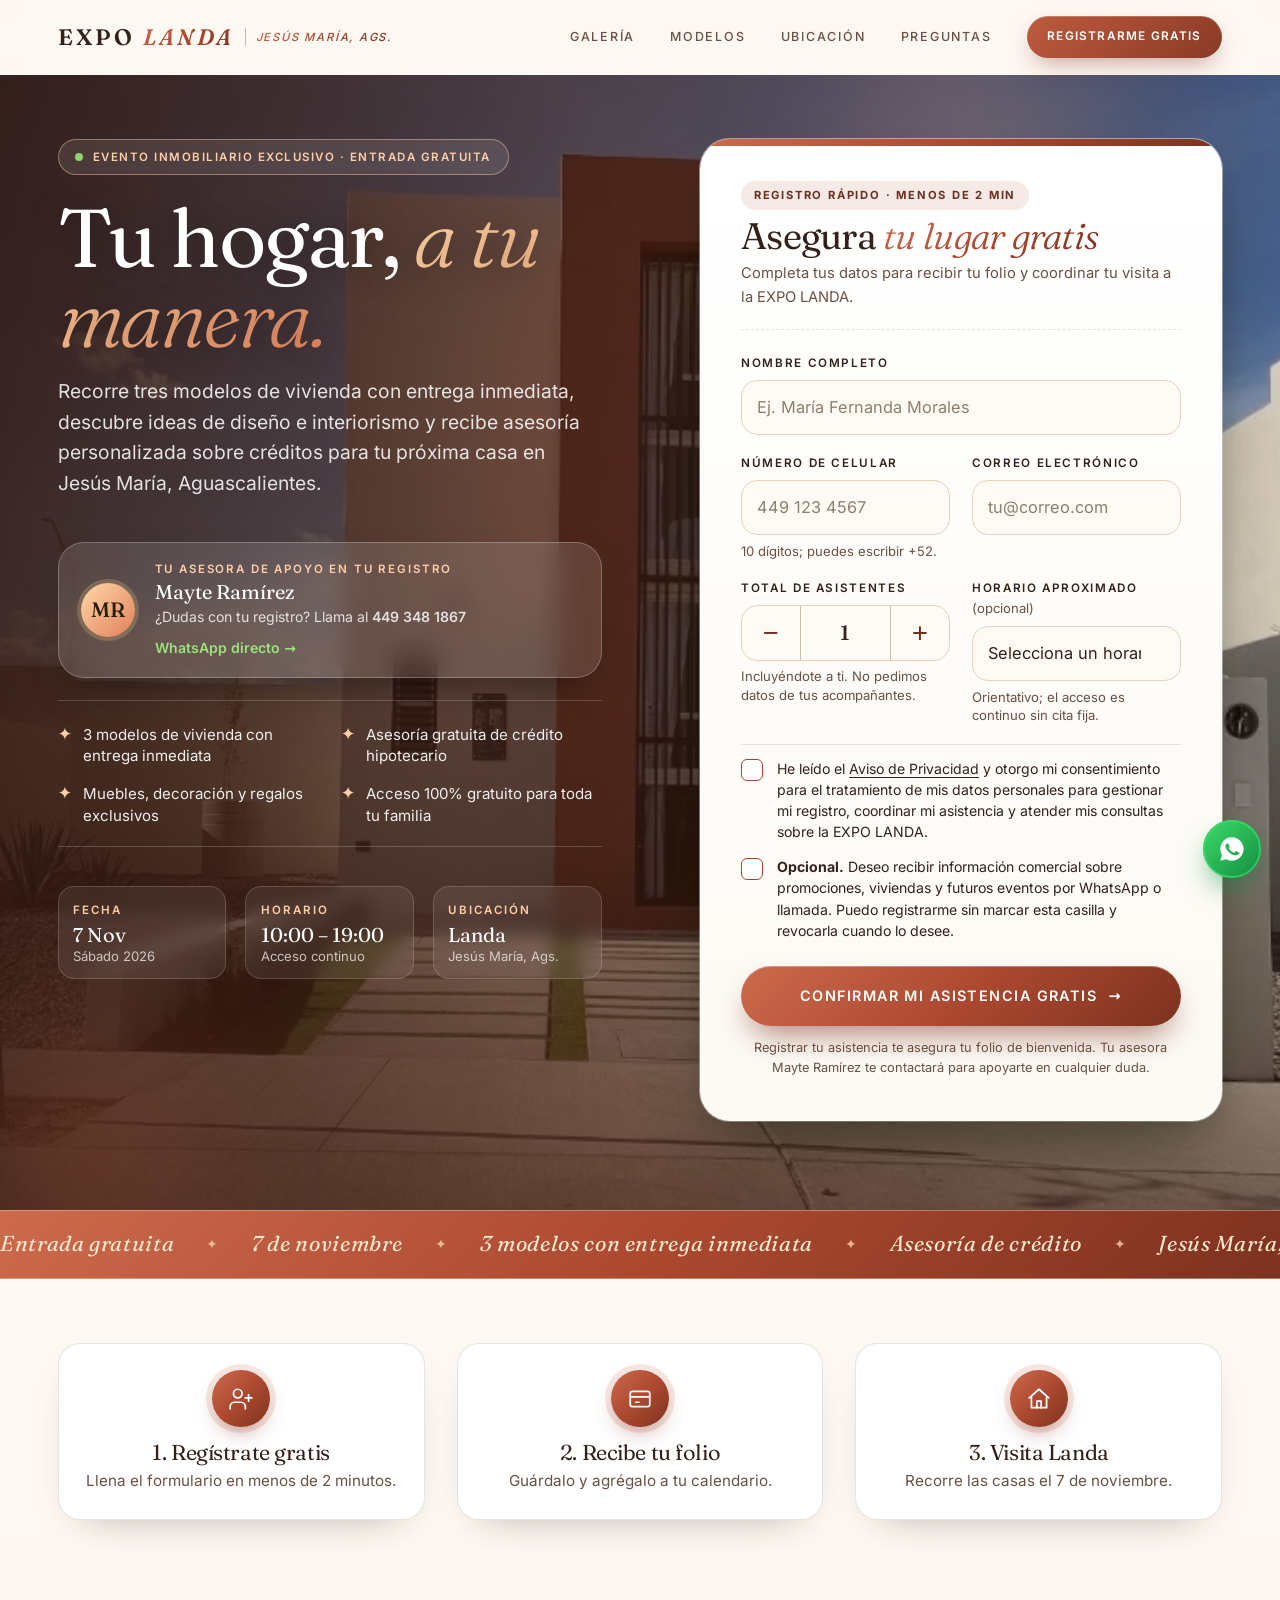
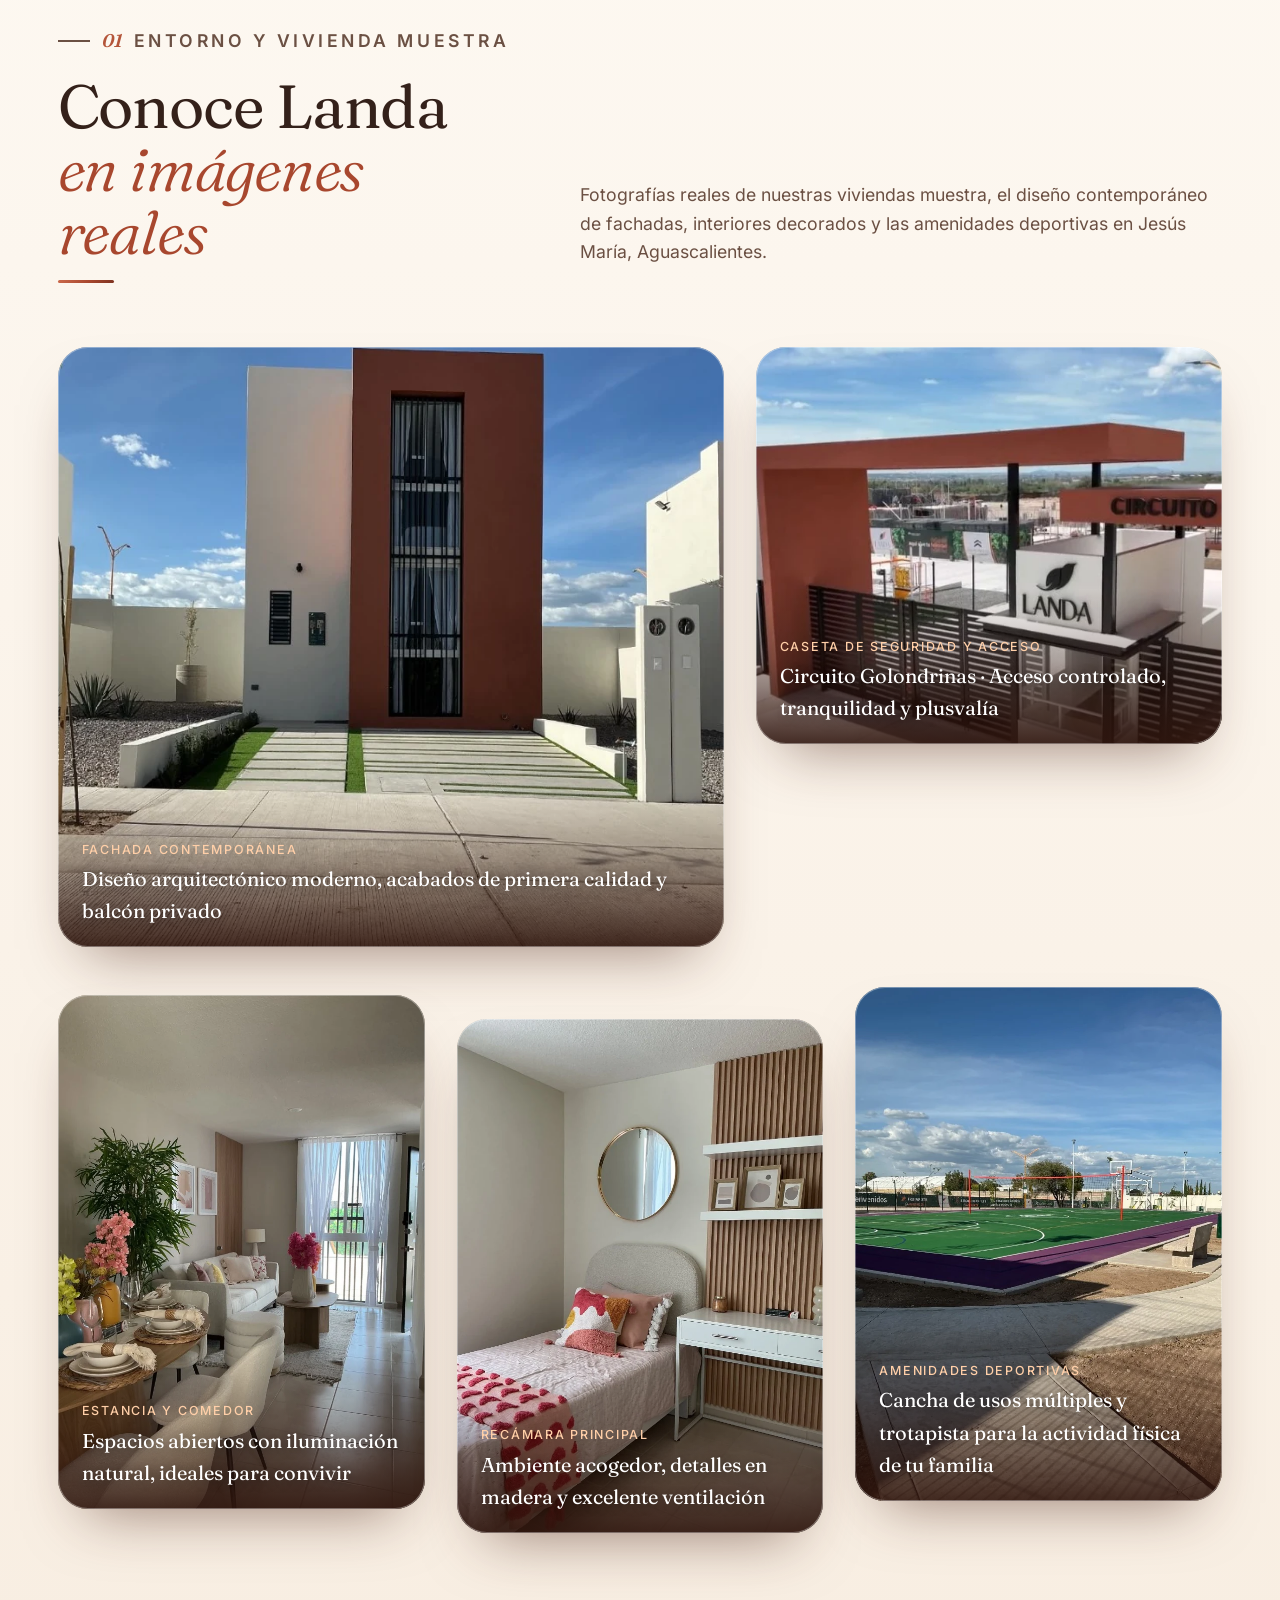
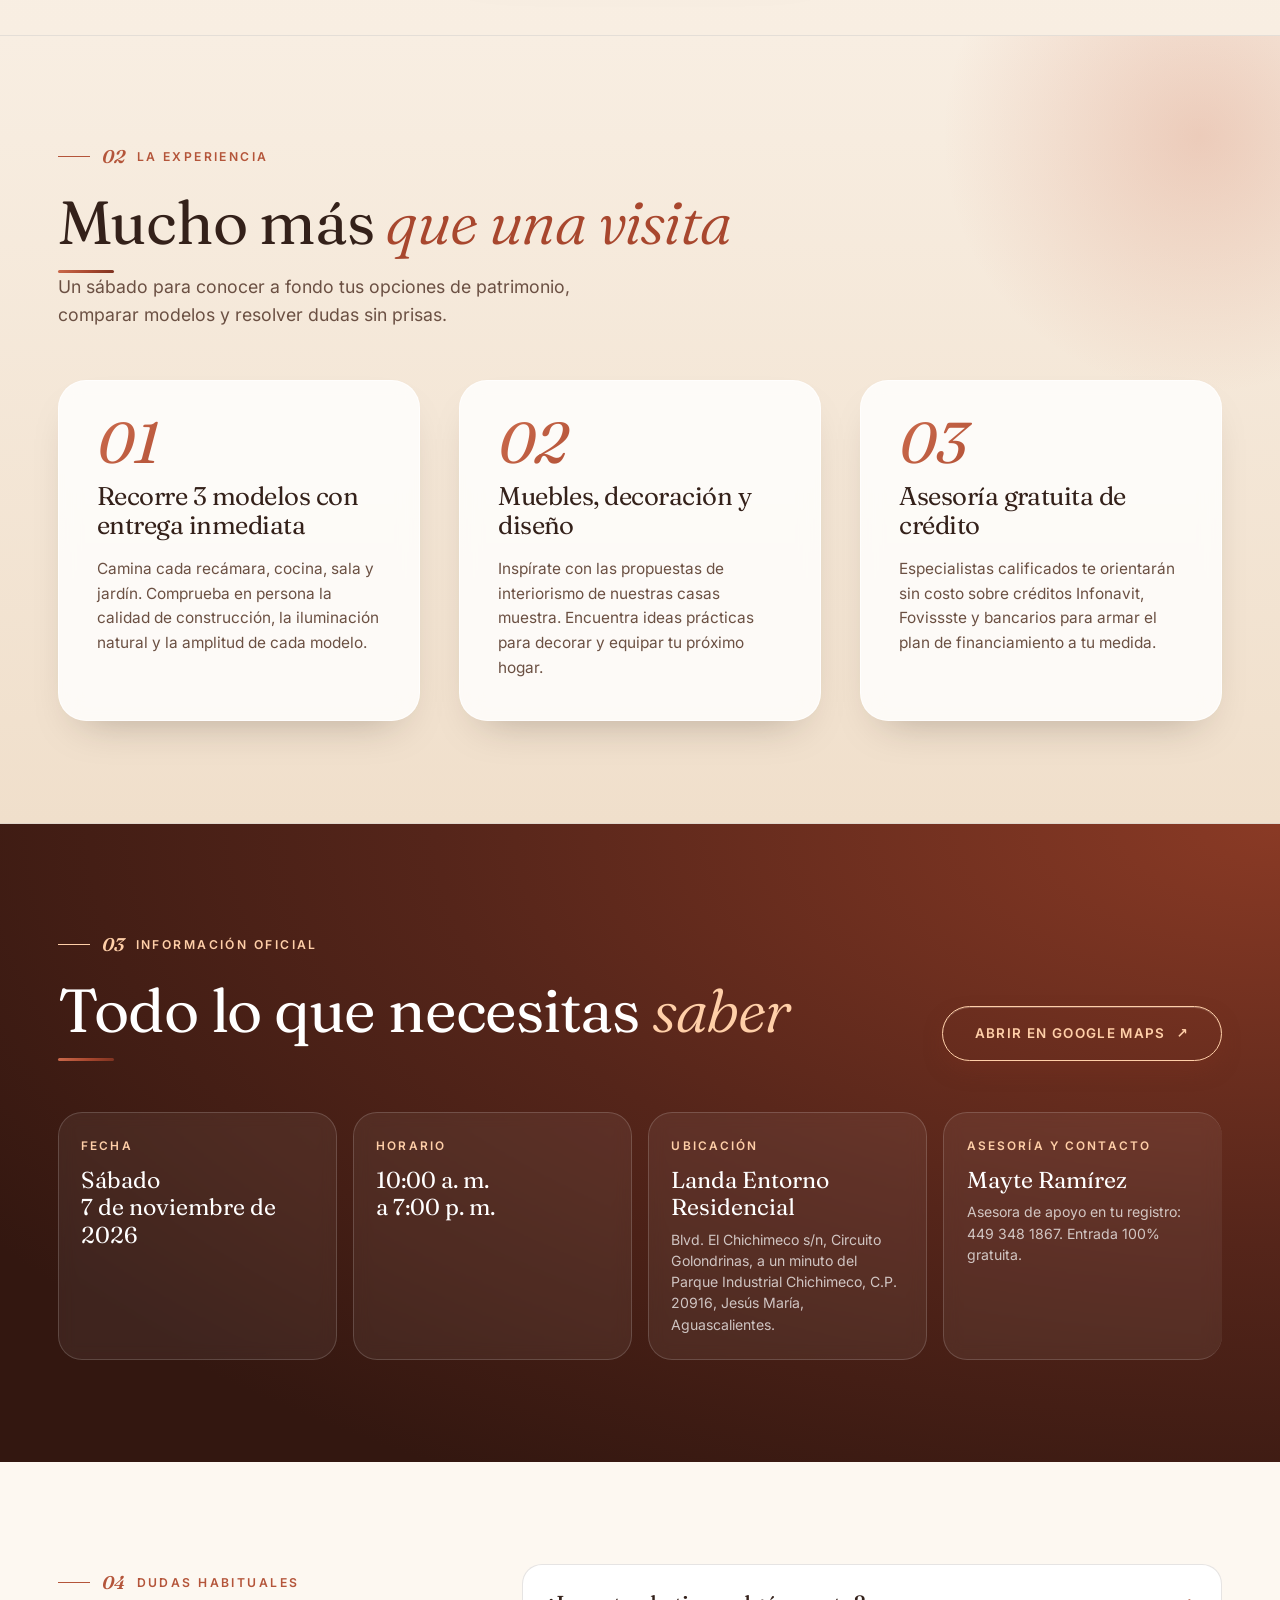
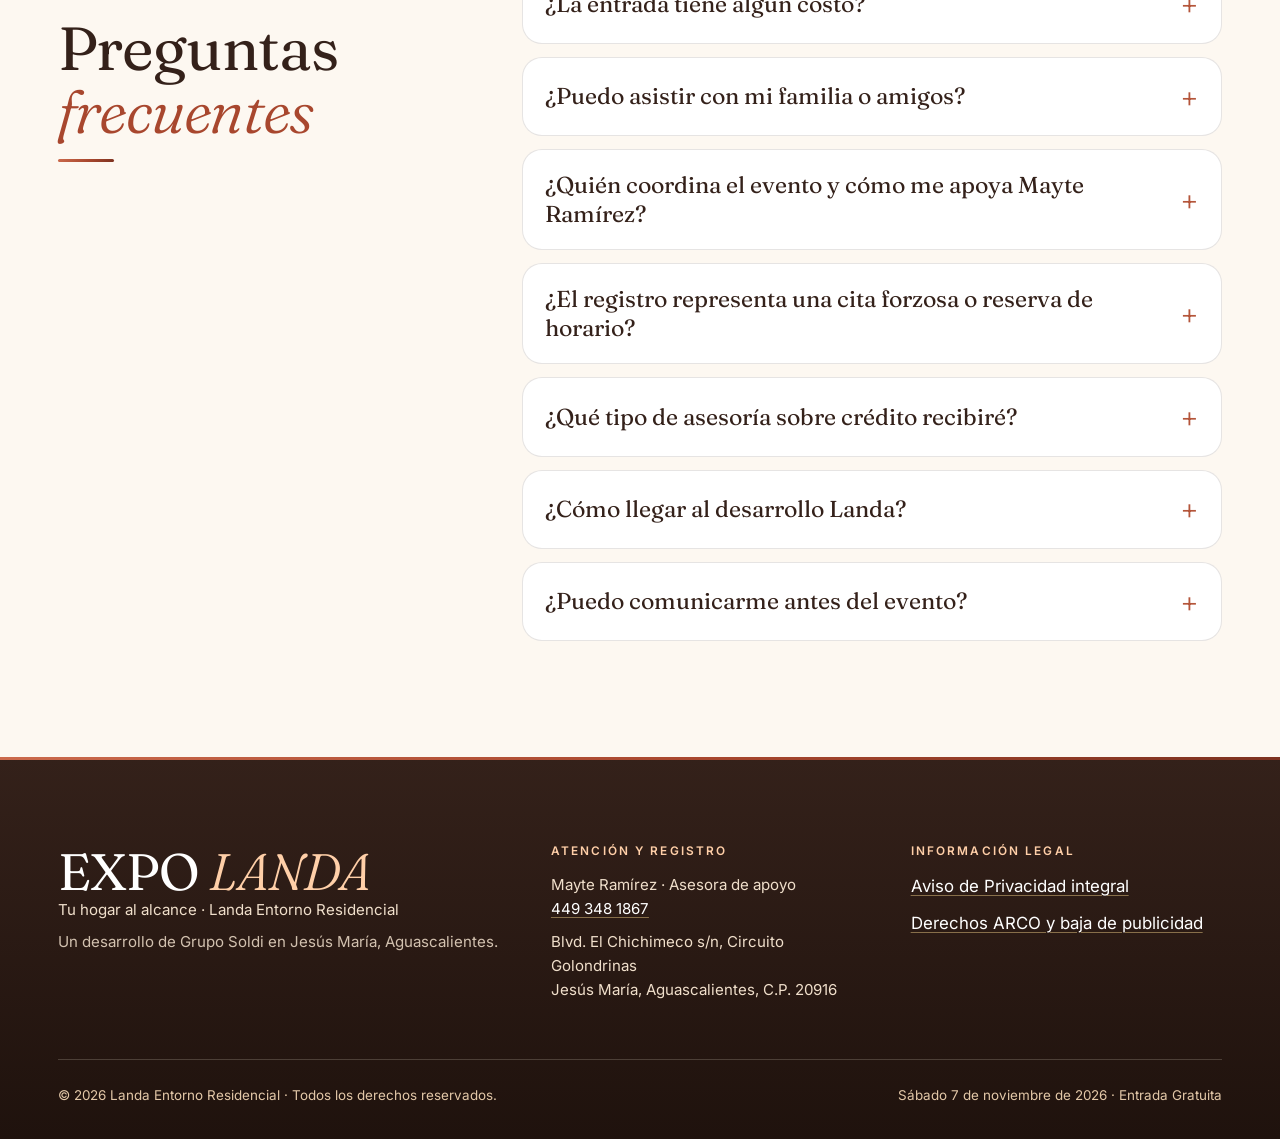
==== commit 5bfa00d4: "feat(ui): redesign with warm terracotta palette, countdown timer, process steps, swipe carousel, and" ====
--- a/frontend/index.html
+++ b/frontend/index.html
@@ -9,7 +9,7 @@
   <meta name="author" content="Landa Entorno Residencial / Grupo Soldi">
   <meta name="robots" content="index, follow, max-image-preview:large, max-snippet:-1, max-video-preview:-1">
   <link rel="canonical" href="https://expolanda.com/">
-  <meta name="theme-color" content="#2f3b20">
+  <meta name="theme-color" content="#6e2f1e">
   <meta name="landa-api-base" content="">
 
   <!-- Metadatos de redes sociales (Open Graph / Facebook / Instagram / WhatsApp) -->
@@ -107,7 +107,13 @@
          1. HERO DE ALTA CONVERSIÓN CON FORMULARIO INTEGRADO (ABOVE THE FOLD)
          ====================================================================== -->
     <section class="hero-lead-section" id="registro" aria-labelledby="hero-title">
-      <div class="wrap">
+      <div class="hero-bg" aria-hidden="true">
+        <img src="assets/img/landa-fachada.webp" alt="" width="768" height="1024" fetchpriority="high">
+        <span class="hero-veil"></span>
+        <span class="orb orb--a"></span>
+        <span class="orb orb--b"></span>
+      </div>
+      <div class="wrap hero-wrap">
         <div class="hero-grid">
           
           <!-- Columna Izquierda: Propuesta de valor, contacto de Mayte y datos -->
@@ -116,6 +122,13 @@
               <span class="hero-badge"><span class="badge-dot" aria-hidden="true"></span> Evento Inmobiliario Exclusivo · Entrada Gratuita</span>
               <h1 id="hero-title">Tu hogar, <em>a tu manera.</em></h1>
               <p class="hero-lead">Recorre tres modelos de vivienda con entrega inmediata, descubre ideas de diseño e interiorismo y recibe asesoría personalizada sobre créditos para tu próxima casa en Jesús María, Aguascalientes.</p>
+              <div class="countdown" id="countdown" role="timer" aria-label="Tiempo restante para la EXPO LANDA">
+                <span class="cd-title">Faltan</span>
+                <div class="cd-box"><b id="cd-d">--</b><small>días</small></div>
+                <div class="cd-box"><b id="cd-h">--</b><small>horas</small></div>
+                <div class="cd-box"><b id="cd-m">--</b><small>min</small></div>
+                <div class="cd-box"><b id="cd-s">--</b><small>seg</small></div>
+              </div>
             </div>
 
             <!-- Tarjeta de contacto de la asesora Mayte Ramírez -->
@@ -291,6 +304,33 @@
     <!-- ======================================================================
          2. GALERÍA EDITORIAL: FOTOS REALES DE LANDA ENTORNO RESIDENCIAL
          ====================================================================== -->
+    <div class="ribbon" aria-hidden="true">
+      <div class="ribbon-track">
+        <span>Entrada gratuita</span><i>✦</i><span>7 de noviembre</span><i>✦</i><span>3 modelos con entrega inmediata</span><i>✦</i><span>Asesoría de crédito</span><i>✦</i><span>Jesús María, Ags.</span><i>✦</i>
+        <span>Entrada gratuita</span><i>✦</i><span>7 de noviembre</span><i>✦</i><span>3 modelos con entrega inmediata</span><i>✦</i><span>Asesoría de crédito</span><i>✦</i><span>Jesús María, Ags.</span><i>✦</i>
+      </div>
+    </div>
+
+    <section class="steps" aria-label="Cómo funciona">
+      <div class="wrap steps-grid">
+        <div class="step reveal">
+          <span class="step-ico" aria-hidden="true"><svg viewBox="0 0 24 24" width="26" height="26" fill="none" stroke="currentColor" stroke-width="1.6" stroke-linecap="round" stroke-linejoin="round"><path d="M16 21v-2a4 4 0 0 0-4-4H6a4 4 0 0 0-4 4v2"/><circle cx="9" cy="7" r="4"/><path d="M19 8v6M22 11h-6"/></svg></span>
+          <h3>1. Regístrate gratis</h3>
+          <p>Llena el formulario en menos de 2 minutos.</p>
+        </div>
+        <div class="step reveal" data-d="1">
+          <span class="step-ico" aria-hidden="true"><svg viewBox="0 0 24 24" width="26" height="26" fill="none" stroke="currentColor" stroke-width="1.6" stroke-linecap="round" stroke-linejoin="round"><rect x="3" y="5" width="18" height="14" rx="2"/><path d="M3 10h18M8 15h3"/></svg></span>
+          <h3>2. Recibe tu folio</h3>
+          <p>Guárdalo y agrégalo a tu calendario.</p>
+        </div>
+        <div class="step reveal" data-d="2">
+          <span class="step-ico" aria-hidden="true"><svg viewBox="0 0 24 24" width="26" height="26" fill="none" stroke="currentColor" stroke-width="1.6" stroke-linecap="round" stroke-linejoin="round"><path d="M3 11l9-8 9 8"/><path d="M5 10v10h14V10"/><path d="M10 20v-6h4v6"/></svg></span>
+          <h3>3. Visita Landa</h3>
+          <p>Recorre las casas el 7 de noviembre.</p>
+        </div>
+      </div>
+    </section>
+
     <section class="gallery-section" id="galeria" aria-labelledby="gallery-title">
       <div class="wrap">
         <div class="gallery-head reveal">
@@ -347,6 +387,7 @@
             </figcaption>
           </figure>
         </div>
+        <p class="gallery-hint" aria-hidden="true">Desliza para ver más ←→</p>
       </div>
     </section>
 
@@ -493,7 +534,11 @@
   </footer>
 
   <!-- Botón flotante móvil para registro rápido -->
-  <div class="mobile-sticky-cta" aria-hidden="true">
+  <div class="scroll-progress" id="scroll-progress" aria-hidden="true"></div>
+  <a class="wa-float" href="https://wa.me/524493481867?text=Hola%2C%20quiero%20informaci%C3%B3n%20sobre%20la%20EXPO%20LANDA." target="_blank" rel="noopener noreferrer" aria-label="Escribir por WhatsApp a Mayte Ramírez">
+    <svg viewBox="0 0 24 24" width="28" height="28" fill="currentColor" aria-hidden="true"><path d="M12 2a10 10 0 0 0-8.6 15.1L2 22l5-1.3A10 10 0 1 0 12 2zm5.2 14.2c-.2.6-1.3 1.2-1.8 1.2-.5.1-1 .2-3.3-.7-2.8-1.2-4.6-4-4.7-4.2-.1-.2-1.1-1.5-1.1-2.8s.7-2 1-2.2c.2-.3.5-.3.7-.3h.5c.2 0 .4 0 .6.5l.9 2.1c.1.2.1.4 0 .5l-.4.6c-.2.2-.3.4-.1.7.2.3.8 1.3 1.7 2.1 1.2 1 2.1 1.3 2.4 1.5.3.1.5.1.7-.1l.9-1.1c.2-.3.4-.2.6-.1l2 1c.3.1.5.2.5.3.1.2.1.8-.1 1.4z"/></svg>
+  </a>
+  <div class="mobile-sticky-cta" id="sticky-cta">
     <a class="btn" href="#registro">Registrarme gratis <span class="arrow" aria-hidden="true">→</span></a>
   </div>
 
--- a/frontend/styles.css
+++ b/frontend/styles.css
@@ -847,3 +847,357 @@
 .doc .pending { background: #f3e3a8; padding: 0 0.3em; border-radius: 2px; font-weight: 500; }
 .doc .field { max-width: 30rem; margin-bottom: 1.2rem; }
 .doc form { margin-top: 1rem; }
+
+/* ==========================================================================
+   CAPA DE REFINAMIENTO VISUAL PREMIUM
+   Hero fotográfico, vidrio esmerilado, acentos dorados, cinta animada,
+   tarjetas redondeadas y micro-interacciones.
+   ========================================================================== */
+:root {
+  --gold-light: #e3c380;
+  --gold-grad: linear-gradient(135deg, #e9cc8d 0%, #c79a4a 55%, #a9792b 100%);
+  --olive-grad: linear-gradient(135deg, #3d4f25 0%, #2a361c 100%);
+  --radius: 18px;
+  --radius-sm: 12px;
+  --shadow-xl: 0 40px 80px -24px rgba(20, 28, 12, 0.45), 0 18px 36px -12px rgba(20, 28, 12, 0.25);
+}
+::selection { background: var(--gold-light); color: var(--brown); }
+body { background: var(--ivory); }
+
+/* ---------- Botones: píldora con degradado ---------- */
+.btn {
+  border-radius: 999px;
+  border: 0;
+  background: var(--olive-grad);
+  letter-spacing: 0.1em;
+  box-shadow: 0 10px 24px -8px rgba(42, 54, 28, 0.55), inset 0 1px 0 rgba(255, 255, 255, 0.18);
+}
+.btn:hover { background: linear-gradient(135deg, #4a5f2d 0%, #2a361c 100%); box-shadow: 0 16px 32px -10px rgba(42, 54, 28, 0.6), inset 0 1px 0 rgba(255, 255, 255, 0.22); }
+.btn--ghost { background: rgba(255, 255, 255, 0.6); border: 1.5px solid var(--olive); color: var(--olive-deep); box-shadow: none; }
+.btn--ghost:hover { background: var(--olive-deep); color: var(--white); }
+#submit-btn { background: var(--gold-grad); color: #2b1d08; box-shadow: 0 14px 30px -10px rgba(169, 121, 43, 0.7), inset 0 1px 0 rgba(255, 255, 255, 0.45); font-size: 0.9rem; min-height: 3.7rem; }
+#submit-btn:hover { background: linear-gradient(135deg, #f1d79b 0%, #d2a352 55%, #b3822f 100%); }
+#submit-btn::before { background: linear-gradient(90deg, transparent, rgba(255, 255, 255, 0.45), transparent); }
+
+/* ---------- Cabecera de vidrio ---------- */
+.site-header { background: rgba(250, 247, 240, 0.72); border-bottom-color: transparent; transition: background 0.3s, box-shadow 0.3s, border-color 0.3s; }
+.site-header.is-scrolled { background: rgba(250, 247, 240, 0.92); box-shadow: 0 8px 28px -14px rgba(44, 32, 23, 0.3); border-bottom-color: var(--line); }
+.brand { font-weight: 600; }
+.brand span { background: var(--gold-grad); -webkit-background-clip: text; background-clip: text; -webkit-text-fill-color: transparent; color: var(--gold); }
+
+/* ---------- HERO fotográfico ---------- */
+.hero-lead-section {
+  background: #1d2713;
+  color: var(--white);
+  border-bottom: 0;
+  padding: clamp(2.4rem, 5vw, 5rem) 0 clamp(3.5rem, 7vw, 6.5rem);
+  isolation: isolate;
+}
+.hero-lead-section::before { display: none; }
+.hero-bg { position: absolute; inset: 0; z-index: -1; overflow: hidden; }
+.hero-bg img { width: 100%; height: 100%; object-fit: cover; object-position: 50% 28%; transform: scale(1.06); animation: kenburns 24s ease-in-out infinite alternate; }
+@keyframes kenburns { from { transform: scale(1.06) translate3d(0, 0, 0); } to { transform: scale(1.16) translate3d(-1.5%, -1%, 0); } }
+.hero-veil {
+  position: absolute; inset: 0;
+  background:
+    linear-gradient(100deg, rgba(20, 28, 12, 0.94) 0%, rgba(26, 36, 17, 0.84) 42%, rgba(26, 36, 17, 0.55) 100%),
+    linear-gradient(0deg, rgba(20, 28, 12, 0.7) 0%, transparent 38%);
+}
+.orb { position: absolute; border-radius: 50%; filter: blur(60px); opacity: 0.55; pointer-events: none; }
+.orb--a { width: 420px; height: 420px; right: 8%; top: -120px; background: radial-gradient(circle, rgba(227, 195, 128, 0.5), transparent 70%); animation: floatOrb 14s ease-in-out infinite alternate; }
+.orb--b { width: 380px; height: 380px; left: -100px; bottom: -140px; background: radial-gradient(circle, rgba(123, 142, 86, 0.55), transparent 70%); animation: floatOrb 18s ease-in-out infinite alternate-reverse; }
+@keyframes floatOrb { from { transform: translate3d(0, 0, 0); } to { transform: translate3d(40px, 30px, 0); } }
+
+.hero-badge {
+  display: inline-flex; align-items: center; gap: 0.6rem; width: fit-content;
+  padding: 0.5rem 1.05rem;
+  background: rgba(255, 255, 255, 0.1);
+  border: 1px solid rgba(227, 195, 128, 0.5);
+  backdrop-filter: blur(8px); -webkit-backdrop-filter: blur(8px);
+  border-radius: 999px;
+  font-size: 0.72rem; font-weight: 600; letter-spacing: 0.13em; text-transform: uppercase;
+  color: var(--gold-light);
+  margin-bottom: 1.4rem;
+}
+.badge-dot { width: 8px; height: 8px; border-radius: 50%; background: #8fd36f; animation: pulse-ring 2s infinite; flex: none; }
+.hero-content h1 { color: var(--white); font-size: clamp(3rem, 6.4vw, 5.4rem); text-shadow: 0 2px 30px rgba(0, 0, 0, 0.35); }
+.hero-content h1 em { background: var(--gold-grad); -webkit-background-clip: text; background-clip: text; -webkit-text-fill-color: transparent; color: var(--gold-light); font-weight: 300; padding-right: 0.08em; }
+.hero-lead { color: rgba(255, 255, 255, 0.86); }
+
+.advisor-card { background: rgba(255, 255, 255, 0.12); border: 1px solid rgba(255, 255, 255, 0.24); backdrop-filter: blur(14px); -webkit-backdrop-filter: blur(14px); border-radius: var(--radius); box-shadow: 0 18px 40px -18px rgba(0, 0, 0, 0.5); }
+.advisor-avatar { background: var(--gold-grad); border: 0; color: #2b1d08; box-shadow: 0 0 0 4px rgba(227, 195, 128, 0.25); }
+.advisor-role { color: var(--gold-light); }
+.advisor-name { color: var(--white); }
+.advisor-contact { color: rgba(255, 255, 255, 0.82); }
+.advisor-wa-link { color: #9be37d; }
+.hero-bullets { border-block-color: rgba(255, 255, 255, 0.2); }
+.bullet-item { color: rgba(255, 255, 255, 0.92); }
+.bullet-icon { color: var(--gold-light); }
+.h-fact-item { background: rgba(255, 255, 255, 0.08); border: 1px solid rgba(255, 255, 255, 0.16); border-radius: var(--radius-sm); padding: 0.85rem 0.9rem; backdrop-filter: blur(8px); -webkit-backdrop-filter: blur(8px); }
+.h-fact-item dt { color: var(--gold-light); }
+.h-fact-item dd { color: var(--white); }
+.h-fact-item dd small { color: rgba(255, 255, 255, 0.7); }
+
+/* ---------- Tarjeta del formulario ---------- */
+.panel {
+  border: 0;
+  border-radius: 24px;
+  background: linear-gradient(180deg, #ffffff 0%, #fdfaf4 100%);
+  box-shadow: var(--shadow-xl), 0 0 0 1px rgba(255, 255, 255, 0.5);
+  overflow: hidden;
+}
+.panel::before { content: ""; position: absolute; left: 0; right: 0; top: 0; height: 6px; background: var(--gold-grad); }
+.panel-badge { background: rgba(71, 88, 43, 0.1); color: var(--olive-deep); padding: 0.35rem 0.8rem; border-radius: 999px; }
+.panel-header { border-bottom-style: dashed; }
+.panel-header h2 em { color: var(--gold); background: var(--gold-grad); -webkit-background-clip: text; background-clip: text; -webkit-text-fill-color: transparent; }
+.field input[type="text"], .field input[type="tel"], .field input[type="email"], .field select {
+  border-radius: var(--radius-sm);
+  background: #fbf9f4;
+  border: 1.5px solid #ddd2bf;
+  min-height: 3.4rem;
+}
+.field input:hover, .field select:hover { border-color: var(--olive-light); }
+.field input:focus, .field select:focus { border-color: var(--gold); box-shadow: 0 0 0 4px rgba(199, 154, 74, 0.2); }
+.stepper { border-radius: var(--radius-sm); border-color: #ddd2bf; background: #fbf9f4; overflow: hidden; }
+.stepper button { width: 3.6rem; min-height: 3.4rem; font-size: 1.7rem; color: var(--olive-deep); }
+.stepper button:hover { background: rgba(199, 154, 74, 0.18); }
+.stepper:focus-within { border-color: var(--gold); box-shadow: 0 0 0 4px rgba(199, 154, 74, 0.2); }
+.check input { border-radius: 6px; border-color: var(--olive); }
+.confirm__folio { background: linear-gradient(135deg, #f7efdc, #efe2c3); border-color: #dcc58d; border-radius: var(--radius); }
+.form-status { border-radius: var(--radius-sm); }
+
+/* ---------- Cinta animada ---------- */
+.ribbon { background: var(--olive-grad); color: var(--gold-light); overflow: hidden; padding: 1rem 0; border-block: 1px solid rgba(227, 195, 128, 0.35); }
+.ribbon-track { display: flex; align-items: center; gap: 2rem; width: max-content; white-space: nowrap; animation: marquee 38s linear infinite; font-family: var(--serif); font-size: clamp(1.05rem, 1.8vw, 1.35rem); font-style: italic; letter-spacing: 0.03em; }
+.ribbon-track i { font-style: normal; font-size: 0.9rem; opacity: 0.8; }
+@keyframes marquee { from { transform: translateX(0); } to { transform: translateX(-50%); } }
+
+/* ---------- Galería ---------- */
+.gallery-section { background: var(--ivory); }
+.gallery-head h2 em, .program-head h2 em, .info__head h2 em, .faq h2 em { color: var(--olive); }
+.eyebrow { color: var(--gold); }
+.eyebrow .num { font-family: var(--serif); font-style: italic; font-size: 1.15rem; letter-spacing: 0; color: var(--olive); }
+.photo-card { border-radius: 22px; box-shadow: 0 24px 50px -24px rgba(44, 32, 23, 0.45); }
+.photo-card::after { content: ""; position: absolute; inset: 0; border-radius: inherit; box-shadow: inset 0 0 0 1px rgba(255, 255, 255, 0.25); pointer-events: none; }
+.photo-card:hover { transform: translateY(-6px); box-shadow: 0 34px 60px -26px rgba(44, 32, 23, 0.55); }
+.photo-card:hover img { transform: scale(1.06); }
+.photo-caption { padding: 3rem 1.5rem 1.2rem; background: linear-gradient(to top, rgba(20, 28, 12, 0.88) 0%, rgba(20, 28, 12, 0.35) 55%, transparent 100%); color: var(--gold-light); }
+.photo-caption span { color: var(--white); font-size: 1.25rem; }
+
+/* ---------- Experiencia ---------- */
+.program-section { background: linear-gradient(180deg, var(--sand-light) 0%, var(--sand) 100%); position: relative; overflow: hidden; }
+.program-section::before { content: ""; position: absolute; width: 520px; height: 520px; right: -180px; top: -160px; border-radius: 50%; background: radial-gradient(circle, rgba(199, 154, 74, 0.22), transparent 70%); pointer-events: none; }
+.program-card { border-radius: 22px; border: 1px solid rgba(255, 255, 255, 0.7); background: rgba(255, 255, 255, 0.82); backdrop-filter: blur(10px); -webkit-backdrop-filter: blur(10px); box-shadow: 0 20px 44px -24px rgba(44, 32, 23, 0.35); position: relative; overflow: hidden; }
+.program-card::after { content: ""; position: absolute; left: 0; right: 0; bottom: 0; height: 4px; background: var(--gold-grad); transform: scaleX(0); transform-origin: left; transition: transform 0.5s cubic-bezier(0.2, 0.8, 0.2, 1); }
+.program-card:hover::after { transform: scaleX(1); }
+.program-card:hover { transform: translateY(-8px); box-shadow: 0 32px 56px -24px rgba(44, 32, 23, 0.45); }
+.program-num { font-size: 3.6rem; background: var(--gold-grad); -webkit-background-clip: text; background-clip: text; -webkit-text-fill-color: transparent; color: var(--gold); font-weight: 400; font-style: italic; }
+
+/* ---------- Información (sección oscura) ---------- */
+.info { background: radial-gradient(120% 120% at 100% 0%, #3b4d24 0%, #232e16 55%, #1a2310 100%); color: var(--white); border-bottom: 0; }
+.info h2 { color: var(--white); }
+.info h2 em { color: var(--gold-light); }
+.info .eyebrow, .info .eyebrow .num { color: var(--gold-light); }
+.info__list { border-top: 0; gap: 1rem; }
+.info__list > div, .info__list > div:first-child { border: 1px solid rgba(255, 255, 255, 0.16); border-radius: var(--radius); background: rgba(255, 255, 255, 0.06); backdrop-filter: blur(8px); -webkit-backdrop-filter: blur(8px); padding: 1.5rem 1.4rem; transition: transform 0.3s, background 0.3s; }
+.info__list > div:hover { transform: translateY(-4px); background: rgba(255, 255, 255, 0.1); }
+.info dt { color: var(--gold-light); }
+.info dd { color: var(--white); }
+.info dd small { color: rgba(255, 255, 255, 0.72); }
+.info .btn--ghost { background: transparent; border-color: var(--gold-light); color: var(--gold-light); }
+.info .btn--ghost:hover { background: var(--gold-light); color: var(--brown); }
+
+/* ---------- Preguntas y pie ---------- */
+.faq { background: var(--ivory); }
+.faq details { border: 1px solid var(--line); border-radius: var(--radius-sm); background: var(--white); padding: 0 1.4rem; margin-bottom: 0.8rem; transition: box-shadow 0.3s, border-color 0.3s; }
+.faq details:last-child { border-bottom: 1px solid var(--line); }
+.faq details[open] { border-color: var(--gold); box-shadow: 0 16px 36px -22px rgba(44, 32, 23, 0.4); }
+.faq summary::after { color: var(--gold); }
+.faq .ans { padding-right: 0; }
+.footer { background: linear-gradient(180deg, #2c2017 0%, #1d140d 100%); position: relative; }
+.footer::before { content: ""; position: absolute; left: 0; right: 0; top: 0; height: 3px; background: var(--gold-grad); }
+.footer h2 em { color: var(--gold-light); }
+.footer a { text-decoration-color: rgba(227, 195, 128, 0.5); }
+
+/* ---------- Barra fija móvil ---------- */
+.mobile-sticky-cta {
+  display: none;
+  position: fixed; left: 0; right: 0; bottom: 0; z-index: 60;
+  padding: 0.75rem var(--gutter) calc(0.75rem + env(safe-area-inset-bottom));
+  background: rgba(250, 247, 240, 0.9);
+  backdrop-filter: blur(14px); -webkit-backdrop-filter: blur(14px);
+  border-top: 1px solid var(--line);
+  box-shadow: 0 -10px 30px -12px rgba(44, 32, 23, 0.3);
+  transform: translateY(110%);
+  transition: transform 0.45s cubic-bezier(0.16, 1, 0.3, 1);
+}
+.mobile-sticky-cta.show { transform: translateY(0); }
+.mobile-sticky-cta .btn { width: 100%; min-height: 3.4rem; background: var(--gold-grad); color: #2b1d08; }
+
+/* ---------- Responsivo refinado ---------- */
+@media (max-width: 960px) {
+  .hero-veil { background: linear-gradient(180deg, rgba(20, 28, 12, 0.9) 0%, rgba(26, 36, 17, 0.8) 60%, rgba(20, 28, 12, 0.92) 100%); }
+}
+@media (max-width: 760px) {
+  .mobile-sticky-cta { display: block; }
+  body { padding-bottom: 0; }
+  .footer { padding-bottom: 6rem; }
+  .panel { border-radius: 20px; }
+  .hero-content h1 { font-size: clamp(2.7rem, 12vw, 3.6rem); }
+  .h-fact-item { padding: 0.7rem 0.85rem; }
+  .btn { padding-inline: 1.5rem; }
+}
+@media (hover: none) {
+  .photo-card:hover, .program-card:hover, .info__list > div:hover { transform: none; }
+}
+@media (prefers-reduced-motion: reduce) {
+  .hero-bg img, .orb, .ribbon-track { animation: none !important; }
+}
+
+/* Correcciones: texto oscuro dentro de la tarjeta y respiración del título */
+.panel { color: var(--brown); }
+.hero-content h1 { margin-bottom: 0.4rem; }
+.hero-content { gap: 1.4rem; }
+
+/* ==========================================================================
+   SEGUNDA PASADA DE EMBELLECIMIENTO
+   Cuenta regresiva, pasos, WhatsApp flotante, progreso, hero más luminoso
+   ========================================================================== */
+.hero-veil {
+  background:
+    linear-gradient(100deg, rgba(20, 28, 12, 0.9) 0%, rgba(26, 36, 17, 0.62) 46%, rgba(26, 36, 17, 0.18) 100%),
+    linear-gradient(0deg, rgba(20, 28, 12, 0.6) 0%, transparent 34%);
+}
+.hero-bg img { object-position: 60% 30%; }
+
+.countdown { display: flex; align-items: stretch; gap: 0.6rem; flex-wrap: wrap; }
+.cd-title { align-self: center; font-family: var(--serif); font-style: italic; font-size: 1.15rem; color: var(--gold-light); margin-right: 0.3rem; }
+.cd-box { min-width: 4.3rem; padding: 0.55rem 0.7rem 0.45rem; text-align: center; border-radius: 14px; background: rgba(255, 255, 255, 0.1); border: 1px solid rgba(227, 195, 128, 0.4); backdrop-filter: blur(10px); -webkit-backdrop-filter: blur(10px); box-shadow: inset 0 1px 0 rgba(255, 255, 255, 0.18); }
+.cd-box b { display: block; font-family: var(--serif); font-weight: 500; font-size: 1.9rem; line-height: 1.05; color: var(--white); font-variant-numeric: tabular-nums; }
+.cd-box small { font-size: 0.64rem; letter-spacing: 0.16em; text-transform: uppercase; color: var(--gold-light); }
+
+.steps { background: var(--ivory); padding: clamp(2.5rem, 5vw, 4rem) 0 0; }
+.steps-grid { display: grid; grid-template-columns: repeat(3, 1fr); gap: clamp(1rem, 2.5vw, 2rem); position: relative; }
+.step { text-align: center; padding: 1.6rem 1.2rem; border-radius: 22px; background: var(--white); border: 1px solid var(--line); box-shadow: 0 18px 40px -26px rgba(44, 32, 23, 0.4); transition: transform 0.35s, box-shadow 0.35s; }
+.step:hover { transform: translateY(-5px); box-shadow: 0 28px 50px -26px rgba(44, 32, 23, 0.5); }
+.step-ico { width: 3.6rem; height: 3.6rem; margin: 0 auto 0.9rem; display: grid; place-items: center; border-radius: 50%; color: #2b1d08; background: var(--gold-grad); box-shadow: 0 10px 22px -8px rgba(169, 121, 43, 0.6), 0 0 0 6px rgba(227, 195, 128, 0.2); }
+.step h3 { font-size: 1.35rem; margin-bottom: 0.3rem; }
+.step p { margin: 0; color: var(--brown-soft); font-size: 0.95rem; }
+@media (max-width: 700px) { .steps-grid { grid-template-columns: 1fr; } .step { display: grid; grid-template-columns: auto 1fr; column-gap: 1rem; text-align: left; align-items: center; padding: 1rem 1.2rem; } .step-ico { grid-row: span 2; margin: 0; width: 3.2rem; height: 3.2rem; } }
+
+h2::after { content: ""; display: block; width: 3.5rem; height: 3px; margin-top: 1rem; border-radius: 3px; background: var(--gold-grad); }
+.hero-content h1::after, .panel-header h2::after, .footer h2::after, .confirm h2::after { display: none; }
+
+.scroll-progress { position: fixed; top: 0; left: 0; right: 0; height: 3px; z-index: 90; background: var(--gold-grad); transform: scaleX(0); transform-origin: left; pointer-events: none; }
+
+.wa-float { position: fixed; right: 1.2rem; bottom: 1.4rem; z-index: 55; width: 3.6rem; height: 3.6rem; display: grid; place-items: center; border-radius: 50%; color: #fff; background: linear-gradient(135deg, #3ddc6b, #128c3e); box-shadow: 0 14px 30px -8px rgba(18, 140, 62, 0.7); transition: transform 0.3s; }
+.wa-float::before { content: ""; position: absolute; inset: 0; border-radius: 50%; border: 2px solid rgba(61, 220, 107, 0.7); animation: waPing 2.4s ease-out infinite; }
+.wa-float:hover { transform: scale(1.1) rotate(-6deg); }
+@keyframes waPing { from { transform: scale(1); opacity: 0.9; } to { transform: scale(1.6); opacity: 0; } }
+@media (max-width: 760px) { .wa-float { bottom: 5.4rem; right: 0.9rem; width: 3.2rem; height: 3.2rem; } }
+@media (prefers-reduced-motion: reduce) { .wa-float::before { animation: none; } }
+
+.hero-lead-section::after { content: ""; position: absolute; left: 0; right: 0; bottom: -1px; height: 60px; background: var(--ivory); clip-path: ellipse(60% 100% at 50% 100%); display: none; }
+.photo-caption span { text-shadow: 0 2px 12px rgba(0, 0, 0, 0.4); }
+.gallery-grid .photo-card { transition: transform 0.5s cubic-bezier(0.2, 0.8, 0.2, 1), box-shadow 0.5s; }
+.panel { animation: slideUpCard 0.9s cubic-bezier(0.16, 1, 0.3, 1) 0.15s backwards; }
+@media (max-width: 620px) { .cd-box { min-width: 0; flex: 1; } .cd-title { flex-basis: 100%; } }
+
+.hero-content h1 { margin-bottom: 1.1rem; }
+.hero-lead { margin-bottom: 1.3rem; }
+
+/* ==========================================================================
+   TERCERA PASADA: PALETA CÁLIDA TERRACOTA / ARENA (inspirada en la fachada)
+   ========================================================================== */
+:root {
+  --ivory: #fdf8f1;
+  --sand-light: #f8eee2;
+  --sand: #f0dfcb;
+  --beige: #e3c8a8;
+  --brown: #34211a;
+  --brown-soft: #6b5043;
+  --olive: #a8472e;
+  --olive-deep: #6e2f1e;
+  --olive-light: #d98d6f;
+  --terra: #b4553a;
+  --terra-grad: linear-gradient(135deg, #cb6a4c 0%, #a8472e 55%, #7d3220 100%);
+  --olive-grad: linear-gradient(135deg, #bd5b3f 0%, #8a3a25 100%);
+  --radius: 26px;
+  --radius-sm: 16px;
+  --line: rgba(52, 33, 26, 0.12);
+}
+body { background: var(--ivory); }
+.btn:hover { background: linear-gradient(135deg, #cb6a4c 0%, #7d3220 100%); box-shadow: 0 16px 32px -10px rgba(125, 50, 32, 0.55), inset 0 1px 0 rgba(255, 255, 255, 0.22); }
+.btn { box-shadow: 0 10px 24px -8px rgba(125, 50, 32, 0.5), inset 0 1px 0 rgba(255, 255, 255, 0.2); }
+.site-header { background: rgba(253, 248, 241, 0.78); }
+.site-header.is-scrolled { background: rgba(253, 248, 241, 0.94); }
+
+/* Hero cálido */
+.hero-lead-section { background: #3a1d14; }
+.hero-veil {
+  background:
+    linear-gradient(100deg, rgba(48, 22, 14, 0.92) 0%, rgba(74, 34, 21, 0.62) 46%, rgba(74, 34, 21, 0.12) 100%),
+    linear-gradient(0deg, rgba(48, 22, 14, 0.55) 0%, transparent 34%);
+}
+.orb--a { background: radial-gradient(circle, rgba(236, 160, 120, 0.55), transparent 70%); }
+.orb--b { background: radial-gradient(circle, rgba(203, 106, 76, 0.5), transparent 70%); }
+.hero-content h1 em { background: linear-gradient(135deg, #ffd9a8 0%, #f0a77a 60%, #e0805a 100%); -webkit-background-clip: text; background-clip: text; -webkit-text-fill-color: transparent; }
+.hero-badge, .cd-box { border-color: rgba(255, 200, 160, 0.45); }
+.cd-title, .cd-box small, .advisor-role, .h-fact-item dt, .bullet-icon, .hero-badge { color: #ffcfa8; }
+.advisor-avatar { background: linear-gradient(135deg, #ffd9a8, #e0805a); }
+.panel { border-radius: 30px; }
+.panel::before { background: var(--terra-grad); height: 7px; }
+.panel-badge { background: rgba(180, 85, 58, 0.12); color: var(--olive-deep); }
+.panel-header h2 em { background: var(--terra-grad); -webkit-background-clip: text; background-clip: text; -webkit-text-fill-color: transparent; }
+#submit-btn { background: var(--terra-grad); color: #fff; box-shadow: 0 16px 32px -10px rgba(125, 50, 32, 0.65), inset 0 1px 0 rgba(255, 255, 255, 0.3); }
+#submit-btn:hover { background: linear-gradient(135deg, #db7a5a 0%, #8a3a25 100%); }
+.field input:focus, .field select:focus, .stepper:focus-within { border-color: var(--terra); box-shadow: 0 0 0 4px rgba(180, 85, 58, 0.18); }
+.field input[type="text"], .field input[type="tel"], .field input[type="email"], .field select, .stepper { background: #fffaf4; border-color: #e6d3bd; }
+.stepper button:hover { background: rgba(180, 85, 58, 0.12); }
+.check input:checked { background: var(--terra); border-color: var(--terra); }
+.confirm__folio { background: linear-gradient(135deg, #fbeadb, #f4d6bc); border-color: #e6b996; }
+
+/* Cinta, pasos, experiencia, info, preguntas, pie */
+.ribbon { background: var(--terra-grad); color: #ffe6cc; border-block-color: rgba(255, 220, 190, 0.4); }
+.steps { background: var(--ivory); }
+.step-ico { background: var(--terra-grad); color: #fff; box-shadow: 0 10px 22px -8px rgba(125, 50, 32, 0.55), 0 0 0 6px rgba(203, 106, 76, 0.16); }
+.eyebrow, .eyebrow .num { color: var(--terra); }
+h2::after { background: var(--terra-grad); }
+.program-section { background: linear-gradient(180deg, var(--sand-light) 0%, var(--sand) 100%); }
+.program-section::before { background: radial-gradient(circle, rgba(203, 106, 76, 0.25), transparent 70%); }
+.program-card { border-radius: 28px; }
+.program-card::after { background: var(--terra-grad); }
+.program-num { background: var(--terra-grad); -webkit-background-clip: text; background-clip: text; -webkit-text-fill-color: transparent; }
+.info { background: radial-gradient(120% 120% at 100% 0%, #8a3a25 0%, #55251a 55%, #331710 100%); }
+.info h2 em, .info .eyebrow, .info .eyebrow .num, .info dt { color: #ffcfa8; }
+.info .btn--ghost { border-color: #ffcfa8; color: #ffcfa8; }
+.info .btn--ghost:hover { background: #ffcfa8; color: var(--brown); }
+.info__list > div, .info__list > div:first-child { border-radius: 24px; }
+.faq details { border-radius: 20px; }
+.faq details[open] { border-color: var(--terra); }
+.faq summary::after { color: var(--terra); }
+.footer { background: linear-gradient(180deg, #34211a 0%, #1f120d 100%); }
+.footer::before { background: var(--terra-grad); }
+.footer h2 em, .footer h3 { color: #ffcfa8; }
+.mobile-sticky-cta .btn { background: var(--terra-grad); color: #fff; }
+.scroll-progress { background: var(--terra-grad); }
+.ribbon-track i { color: #ffcfa8; }
+.brand span { background: var(--terra-grad); -webkit-background-clip: text; background-clip: text; -webkit-text-fill-color: transparent; }
+
+/* ---------- Galería: mosaico grande en escritorio, carrusel táctil en móvil ---------- */
+.gallery-section { background: linear-gradient(180deg, var(--ivory) 0%, var(--sand-light) 100%); }
+.photo-card { border-radius: 30px; box-shadow: 0 30px 60px -28px rgba(74, 34, 21, 0.55); }
+.photo-card::after { box-shadow: inset 0 0 0 1px rgba(255, 255, 255, 0.35); }
+.photo-caption { color: #ffcfa8; background: linear-gradient(to top, rgba(48, 22, 14, 0.9) 0%, rgba(48, 22, 14, 0.35) 55%, transparent 100%); }
+.photo--hero-facade { aspect-ratio: 4 / 3.6; }
+.photo--living, .photo--bedroom, .photo--sports { aspect-ratio: 3 / 4.2; }
+.gallery-hint { display: none; }
+@media (max-width: 900px) {
+  .gallery-grid { display: flex; gap: 1rem; overflow-x: auto; scroll-snap-type: x mandatory; -webkit-overflow-scrolling: touch; margin-inline: calc(var(--gutter) * -1); padding: 0.5rem var(--gutter) 1.6rem; scrollbar-width: none; }
+  .gallery-grid::-webkit-scrollbar { display: none; }
+  .gallery-grid .photo-card, .photo--hero-facade, .photo--access, .photo--living, .photo--bedroom, .photo--sports { flex: 0 0 82%; max-width: 26rem; aspect-ratio: 4 / 5; scroll-snap-align: center; margin-top: 0; border-radius: 28px; }
+  .gallery-hint { display: block; text-align: center; font-size: 0.78rem; letter-spacing: 0.16em; text-transform: uppercase; color: var(--terra); margin-top: -0.4rem; }
+}
+@media (max-width: 760px) {
+  .panel { border-radius: 26px; }
+}
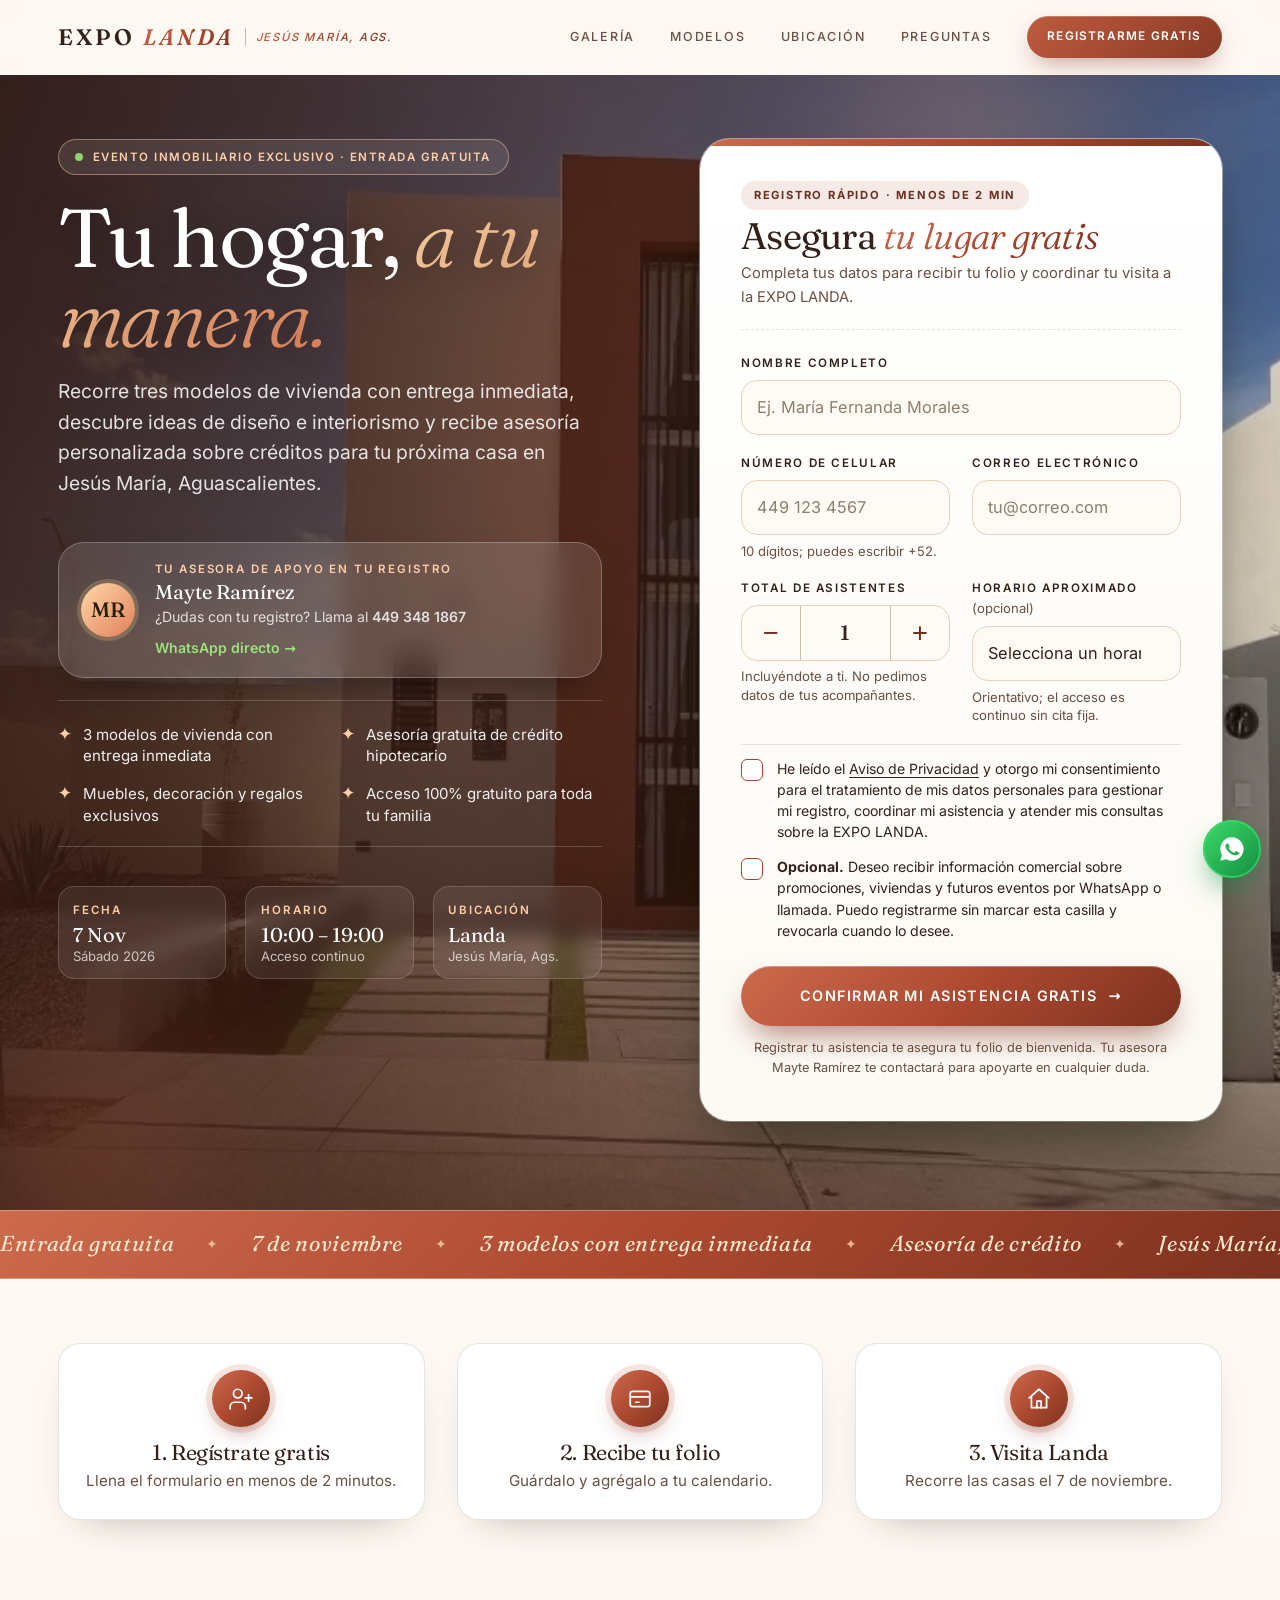
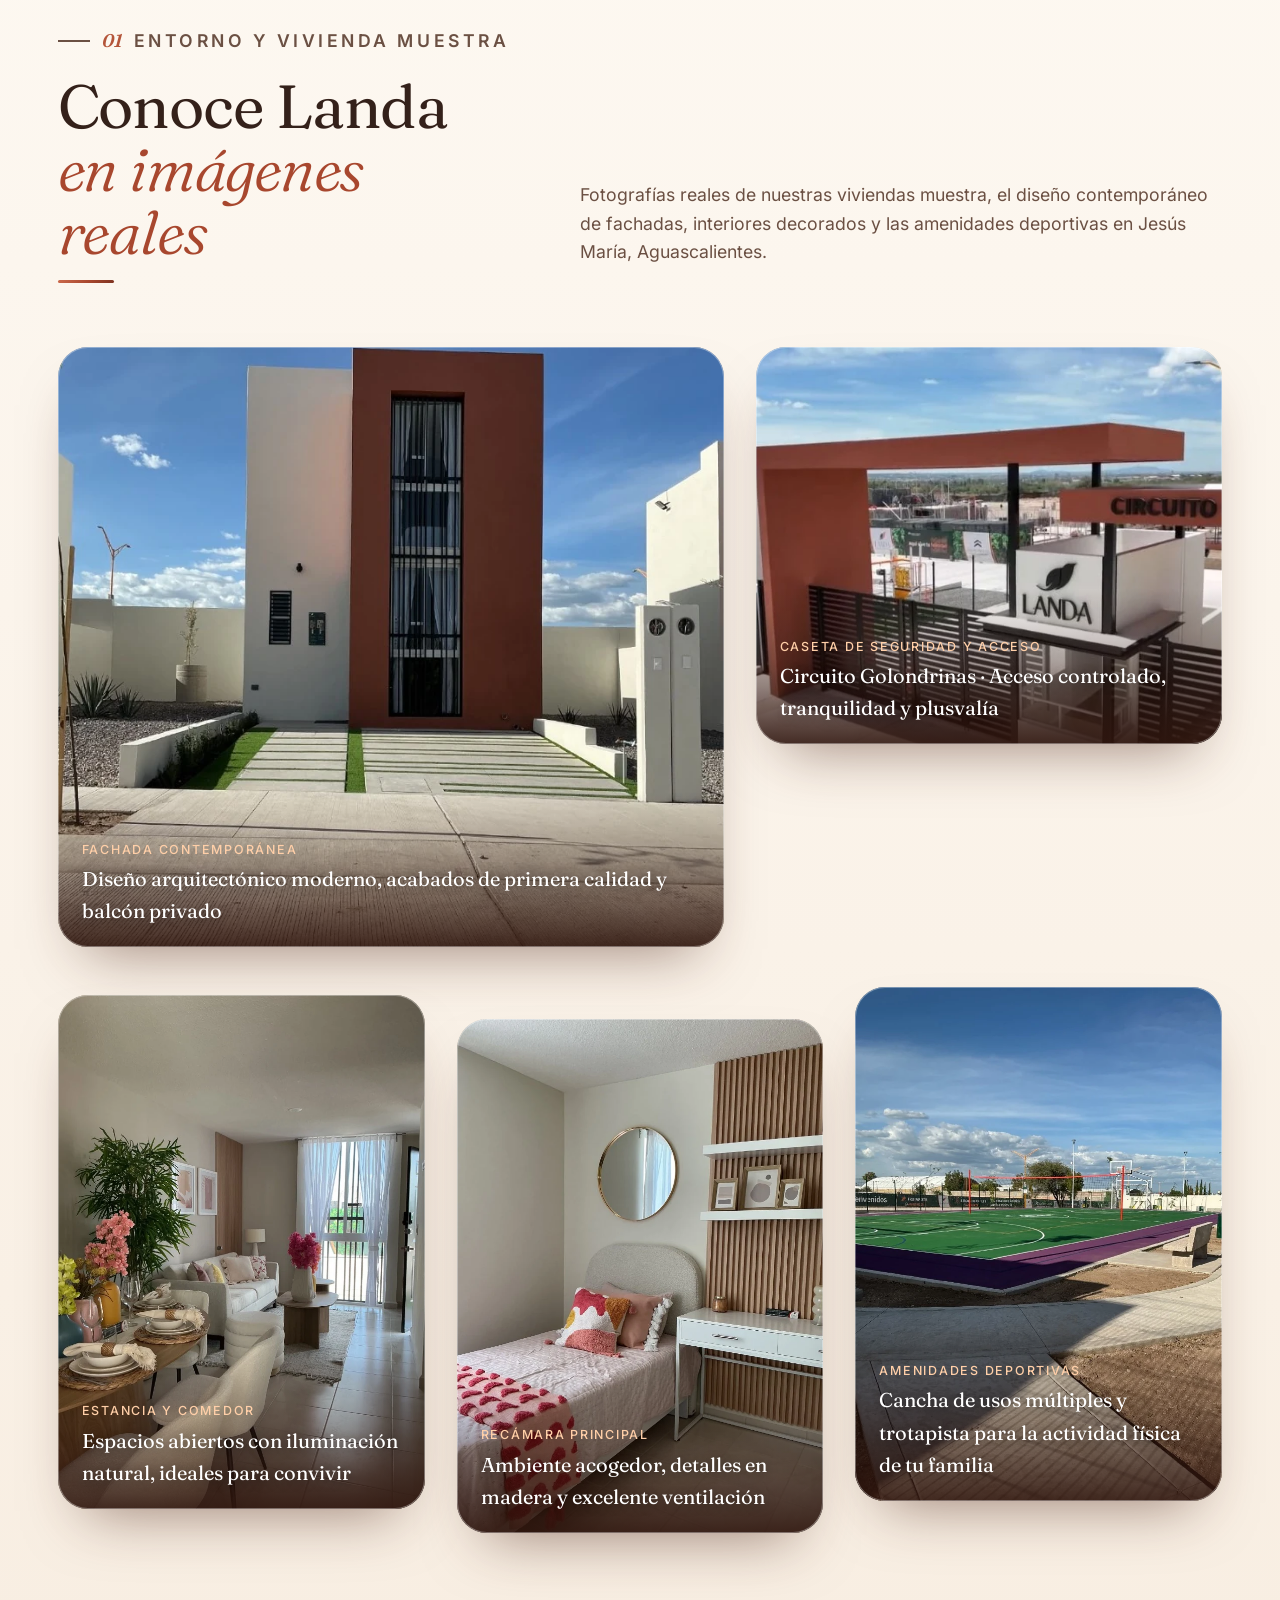
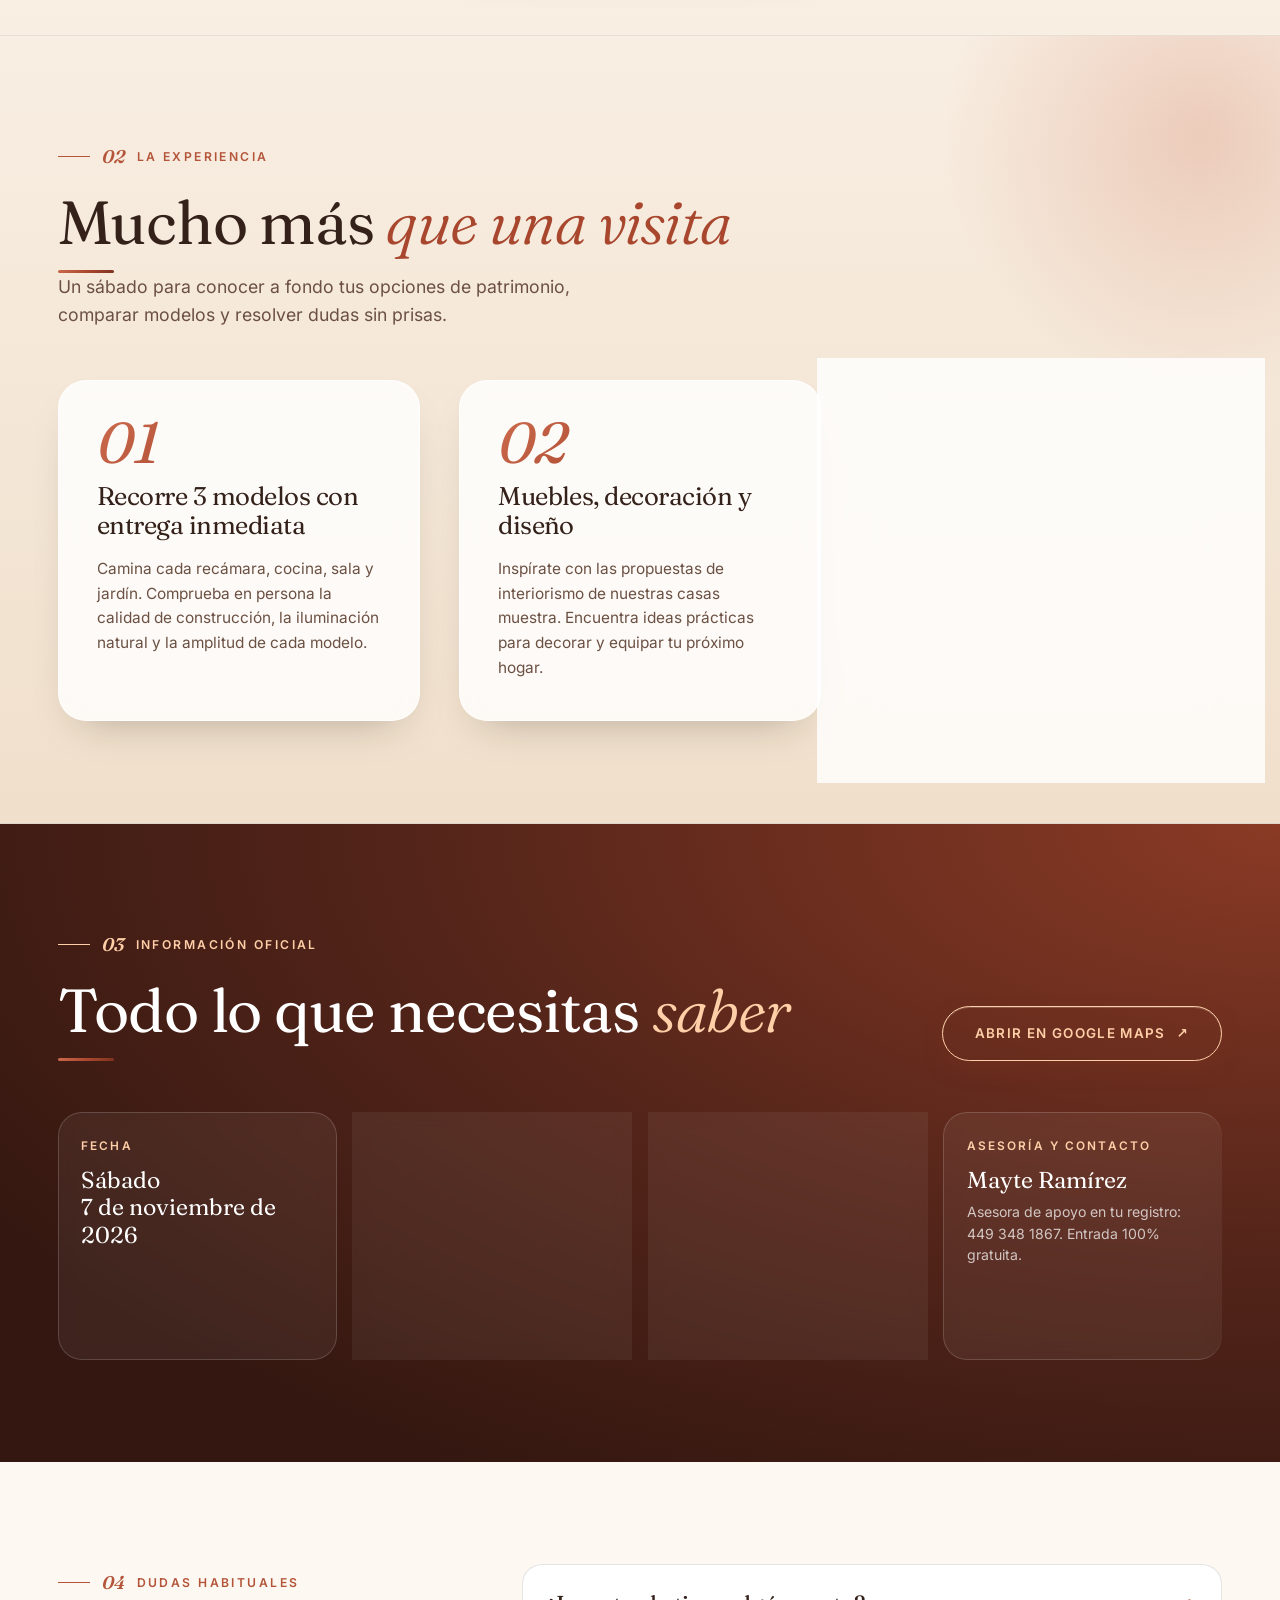
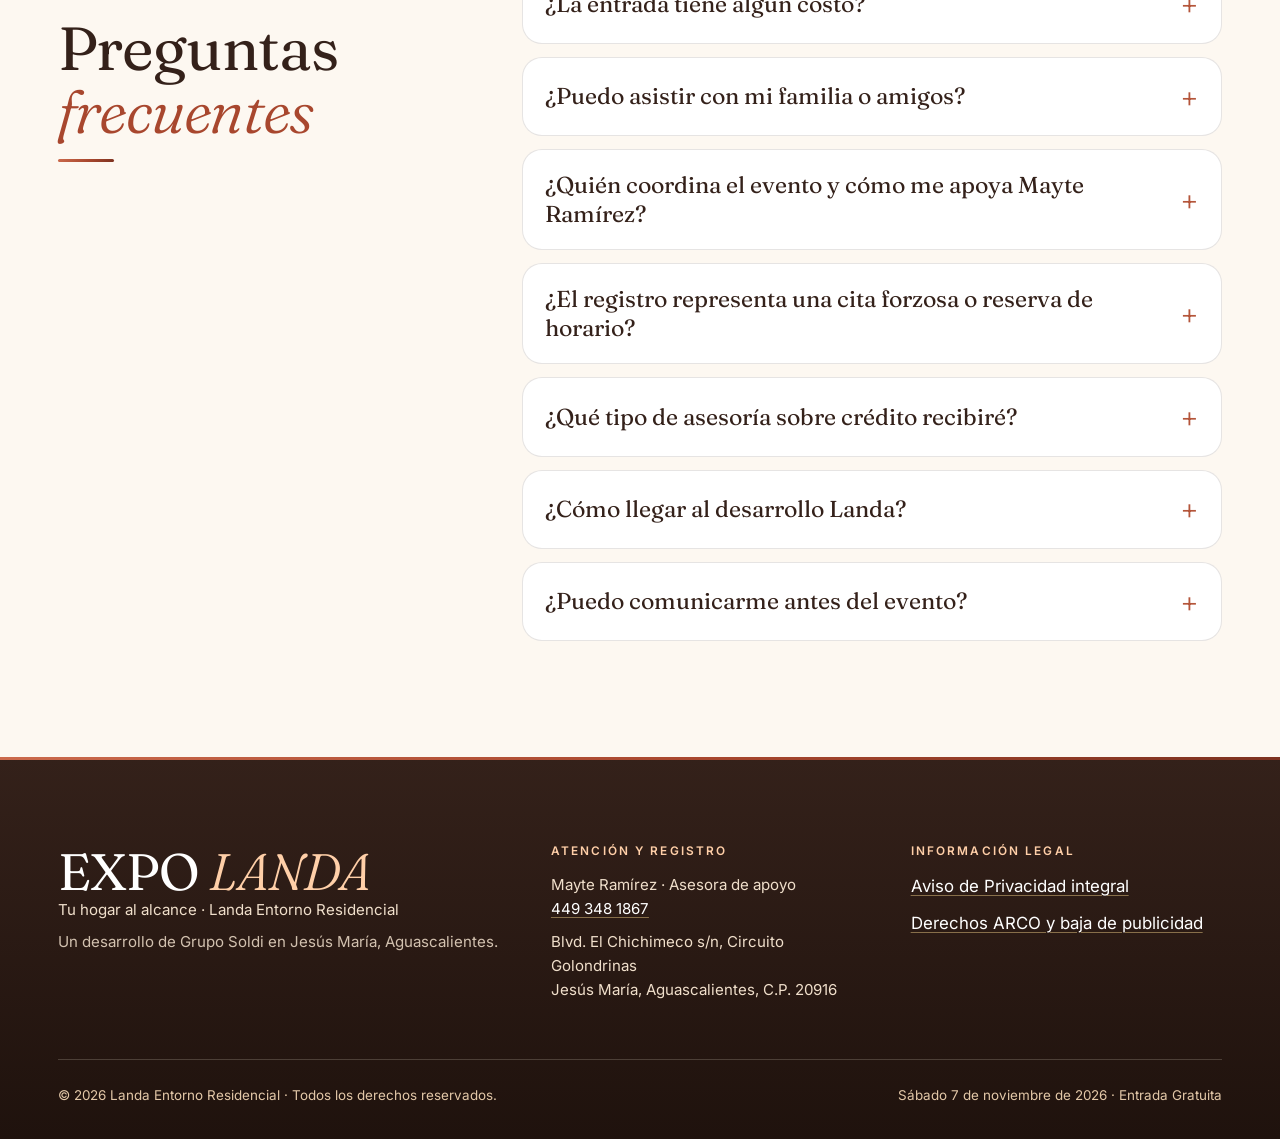
==== commit 3f3225bb: "fix(tracking): remove page-load test triggers now that Meta verified events; conversions fire on reg" ====
--- a/frontend/index.html
+++ b/frontend/index.html
@@ -80,6 +80,24 @@
   <link rel="preload" href="assets/fonts/inter.woff2" as="font" type="font/woff2" crossorigin>
   <link rel="stylesheet" href="styles.css">
   <script src="js-flag.js"></script>
+
+  <!-- Meta Pixel Code -->
+  <script>
+    !function(f,b,e,v,n,t,s)
+    {if(f.fbq)return;n=f.fbq=function(){n.callMethod?
+    n.callMethod.apply(n,arguments):n.queue.push(arguments)};
+    if(!f._fbq)f._fbq=n;n.push=n;n.loaded=!0;n.version='2.0';
+    n.queue=[];t=b.createElement(e);t.async=!0;
+    t.src=v;s=b.getElementsByTagName(e)[0];
+    s.parentNode.insertBefore(t,s)}(window, document,'script',
+    'https://connect.facebook.net/en_US/fbevents.js');
+    fbq('init', '5472124173013146');
+    fbq('track', 'PageView');
+  </script>
+  <noscript><img height="1" width="1" style="display:none"
+    src="https://www.facebook.com/tr?id=5472124173013146&ev=PageView&noscript=1"
+  /></noscript>
+  <!-- Finalizar código de píxel de Meta -->
 </head>
 <body>
   <a class="skip" href="#registro">Ir al registro</a>
@@ -106,7 +124,7 @@
     <!-- ======================================================================
          1. HERO DE ALTA CONVERSIÓN CON FORMULARIO INTEGRADO (ABOVE THE FOLD)
          ====================================================================== -->
-    <section class="hero-lead-section" id="registro" aria-labelledby="hero-title">
+    <section class="hero-lead-section" aria-labelledby="hero-title">
       <div class="hero-bg" aria-hidden="true">
         <img src="assets/img/landa-fachada.webp" alt="" width="768" height="1024" fetchpriority="high">
         <span class="hero-veil"></span>
@@ -172,7 +190,7 @@
           </div>
 
           <!-- Columna Derecha: Tarjeta del formulario visible de inmediato -->
-          <div class="hero-form-col">
+          <div class="hero-form-col" id="registro">
             <div class="form-card-wrapper">
               <div class="panel" id="panel">
                 
--- a/frontend/styles.css
+++ b/frontend/styles.css
@@ -1201,3 +1201,6 @@
 @media (max-width: 760px) {
   .panel { border-radius: 26px; }
 }
+
+/* Scroll margin para evitar que el header fijo cubra el formulario al hacer click en el botón */
+#registro, .hero-form-col, .form-card-wrapper { scroll-margin-top: 5.5rem; }
